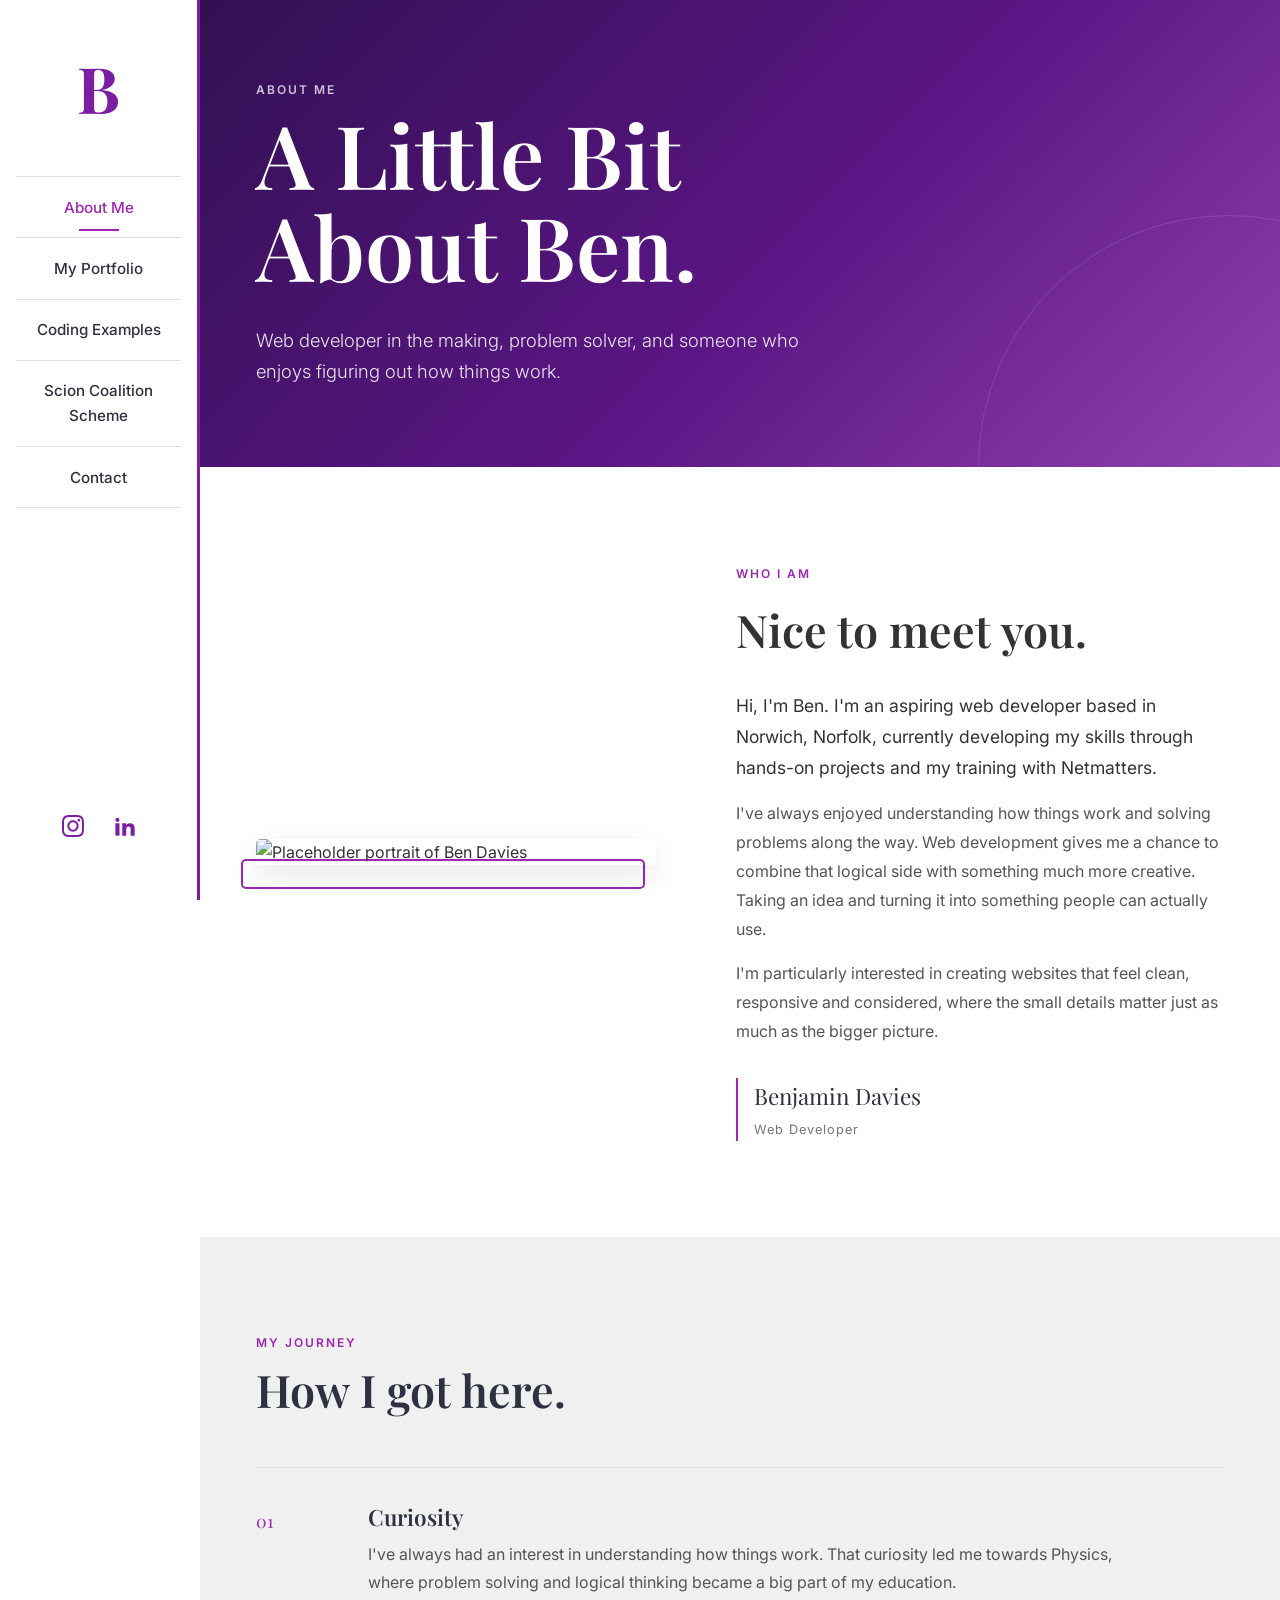
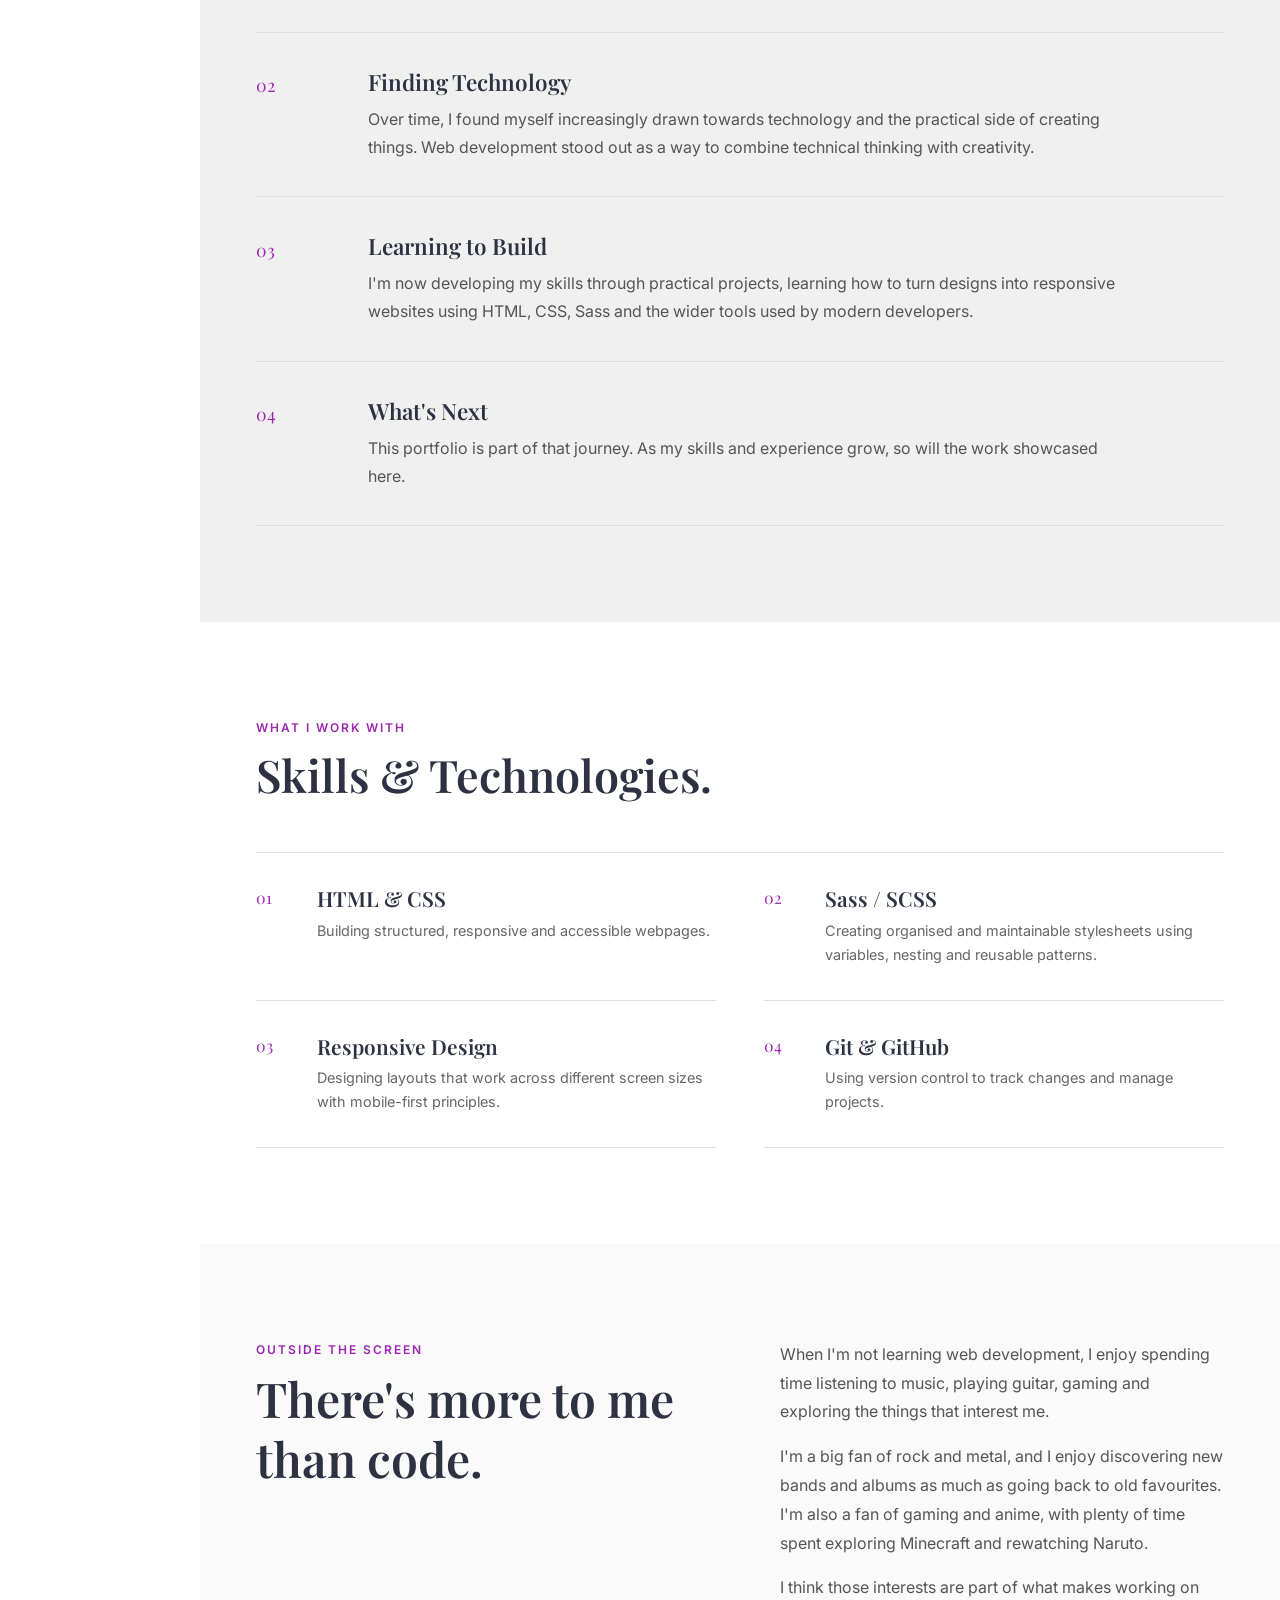
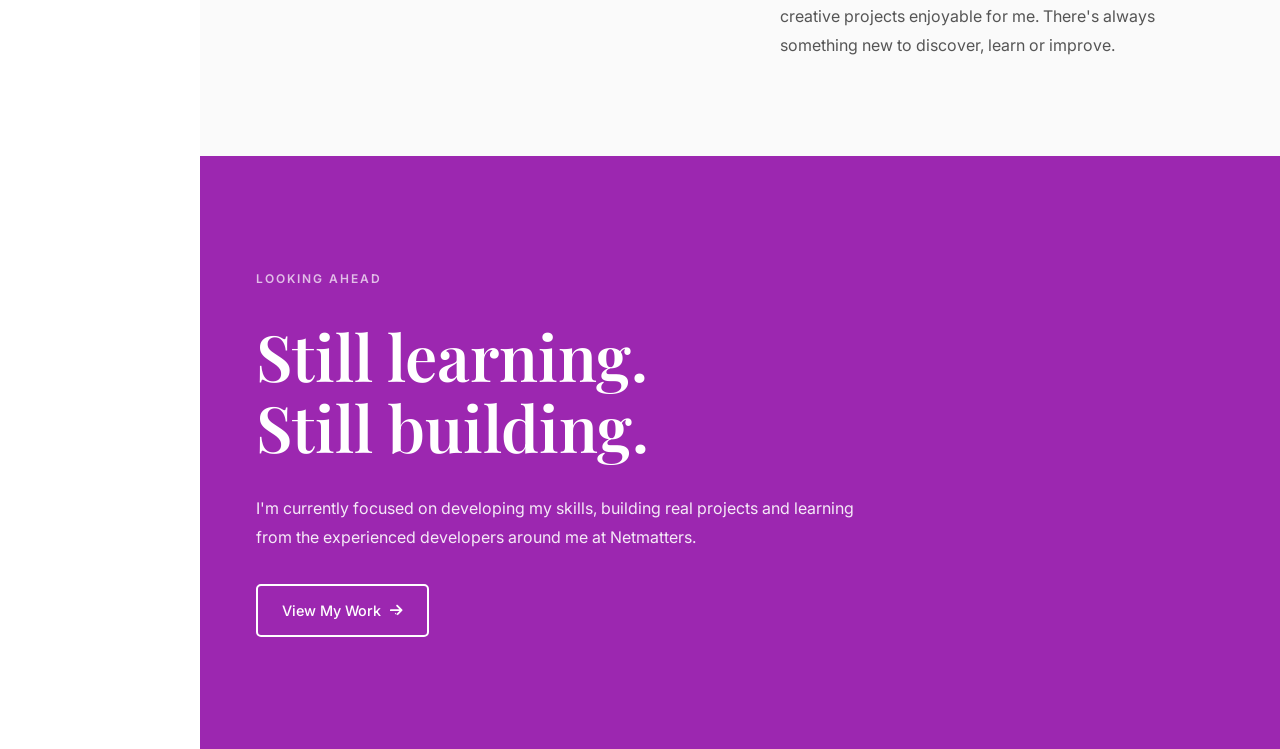
==== about.html @ 1634b412 "Added the about page complete with styling" ====
<!DOCTYPE html>
<html lang="en">
<head>
    <meta charset="UTF-8">
    <meta name="viewport" content="width=device-width, initial-scale=1.0">
    <link rel="stylesheet" href="css/application.css">
    <link rel="stylesheet" href="https://cdnjs.cloudflare.com/ajax/libs/font-awesome/5.15.4/css/all.min.css">
    <title>About Me | Benjamin Davies - Web Developer</title>
</head>

<body>
    <svg style="display: none;" width="0" height="0">
        <symbol id="icon-instagram" viewBox="0 0 32 32">
            <path d="M16 2.881c4.275 0 4.781 0.019 6.462 0.094 1.563 0.069 2.406 0.331 2.969 0.55 0.744 0.288 1.281 0.638 1.837 1.194 0.563 0.563 0.906 1.094 1.2 1.838 0.219 0.563 0.481 1.412 0.55 2.969 0.075 1.688 0.094 2.194 0.094 6.463s-0.019 4.781-0.094 6.463c-0.069 1.563-0.331 2.406-0.55 2.969-0.288 0.744-0.637 1.281-1.194 1.837-0.563 0.563-1.094 0.906-1.837 1.2-0.563 0.219-1.413 0.481-2.969 0.55-1.688 0.075-2.194 0.094-6.463 0.094s-4.781-0.019-6.463-0.094c-1.563-0.069-2.406-0.331-2.969-0.55-0.744-0.288-1.281-0.637-1.838-1.194-0.563-0.563-0.906-1.094-1.2-1.837-0.219-0.563-0.481-1.413-0.55-2.969-0.075-1.688-0.094-2.194-0.094-6.463s0.019-4.781 0.094-6.463c0.069-1.563 0.331-2.406 0.55-2.969 0.288-0.744 0.638-1.281 1.194-1.838 0.563-0.563 1.094-0.906 1.838-1.2 0.563-0.219 1.412-0.481 2.969-0.55 1.681-0.075 2.188-0.094 6.463-0.094zM16 0c-4.344 0-4.887 0.019-6.594 0.094-1.7 0.075-2.869 0.35-3.881 0.744-1.056 0.412-1.95 0.956-2.837 1.85-0.894 0.888-1.438 1.781-1.85 2.831-0.394 1.019-0.669 2.181-0.744 3.881-0.075 1.713-0.094 2.256-0.094 6.6s0.019 4.887 0.094 6.594c0.075 1.7 0.35 2.869 0.744 3.881 0.413 1.056 0.956 1.95 1.85 2.837 0.887 0.887 1.781 1.438 2.831 1.844 1.019 0.394 2.181 0.669 3.881 0.744 1.706 0.075 2.25 0.094 6.594 0.094s4.888-0.019 6.594-0.094c1.7-0.075 2.869-0.35 3.881-0.744 1.050-0.406 1.944-0.956 2.831-1.844s1.438-1.781 1.844-2.831c0.394-1.019 0.669-2.181 0.744-3.881 0.075-1.706 0.094-2.25 0.094-6.594s-0.019-4.887-0.094-6.594c-0.075-1.7-0.35-2.869-0.744-3.881-0.394-1.063-0.938-1.956-1.831-2.844-0.887-0.887-1.781-1.438-2.831-1.844-1.019-0.394-2.181-0.669-3.881-0.744-1.712-0.081-2.256-0.1-6.6-0.1v0z"></path>
            <path d="M16 7.781c-4.537 0-8.219 3.681-8.219 8.219s3.681 8.219 8.219 8.219 8.219-3.681 8.219-8.219c0-4.537-3.681-8.219-8.219-8.219zM16 21.331c-2.944 0-5.331-2.387-5.331-5.331s2.387-5.331 5.331-5.331c2.944 0 5.331 2.387 5.331 5.331 0 2.944-2.387 5.331-5.331 5.331z"></path>
            <path d="M26.462 7.456c0 1.060-0.859 1.919-1.919 1.919s-1.919-0.859-1.919-1.919c0-1.060 0.859-1.919 1.919-1.919s1.919 0.859 1.919 1.919z"></path>
        </symbol>
        <symbol id="icon-linkedin2" viewBox="0 0 32 32">
            <path d="M12 12h5.535v2.837h0.079c0.77-1.381 2.655-2.837 5.464-2.837 5.842 0 6.922 3.637 6.922 8.367v9.633h-5.769v-8.54c0-2.037-0.042-4.657-3.001-4.657-3.005 0-3.463 2.218-3.463 4.509v8.688h-5.767v-18z"></path>
            <path d="M2 12h6v18h-6v-18z"></path>
            <path d="M8 7c0 1.657-1.343 3-3 3s-3-1.343-3-3c0-1.657 1.343-3 3-3s3 1.343 3 3z"></path>
        </symbol>
        <symbol id="icon-arrow-right2" viewBox="0 0 32 32">
            <path d="M19.414 27.414l10-10c0.781-0.781 0.781-2.047 0-2.828l-10-10c-0.781-0.781-2.047-0.781-2.828 0s-0.781 2.047 0 2.828l6.586 6.586h-19.172c-1.105 0-2 0.895-2 2s0.895 2 2 2h19.172l-6.586 6.586c-0.39 0.39-0.902 0.586-1.414 0.586s-1.024-0.195-1.414-0.586c-0.781-0.781-0.781-2.047 0-2.828z"></path>
        </symbol>
    </svg>
    <button class="burger-btn" aria-label="Toggle menu">
        <i class="fas fa-bars"></i>
    </button>
    <aside class="sidebar">
        <a href="index.html" class="logo">B</a>
        <nav class="main-nav">
            <ul>
                <li><a href="about.html" class="active">About Me</a></li>
                <li><a href="index.html#portfolio">My Portfolio</a></li>
                <li><a href="examples.html">Coding Examples</a></li>
                <li><a href="scs.html">Scion Coalition Scheme</a></li>
                <li><a href="index.html#contact">Contact</a></li>
            </ul>
        </nav>
        <div class="social-links">
            <a href="https://www.instagram.com/bendavies124/" target="_blank" aria-label="Instagram">
                <svg class="icon icon-instagram">
                    <use xlink:href="#icon-instagram"></use>
                </svg>
            </a>
            <a href="https://www.linkedin.com/in/benjamin-davies-b351b3224/" target="_blank" aria-label="LinkedIn">
                <svg class="icon icon-linkedin2">
                    <use xlink:href="#icon-linkedin2"></use>
                </svg>
            </a>
        </div>
    </aside>
    <main class="main-content">

        <!-- ABOUT HERO -->
        <header class="about-hero">
            <div class="about-hero-content">
                <p class="eyebrow">About Me</p>
                <h1>A Little Bit<br>About Ben.</h1>
                <p class="about-hero-intro">
                    Web developer in the making, problem solver, and
                    someone who enjoys figuring out how things work.
                </p>
            </div>
        </header>

        <!-- INTRODUCTION -->
        <section class="about-introduction">
            <div class="about-container">
                <div class="about-introduction-grid">
                    <div class="about-introduction-image">
                        <img src="https://picsum.photos/id/1005/700/850" alt="Placeholder portrait of Ben Davies">
                    </div>
                    <div class="about-introduction-content">
                        <p class="eyebrow">Who I Am</p>

                        <h2>Nice to meet you.</h2>
                        <p class="lead">
                            Hi, I'm Ben. I'm an aspiring web developer based in
                            Norwich, Norfolk, currently developing my skills
                            through hands-on projects and my training with
                            Netmatters.
                        </p>
                        <p>
                            I've always enjoyed understanding how things work
                            and solving problems along the way. Web development
                            gives me a chance to combine that logical side with
                            something much more creative. Taking an idea and
                            turning it into something people can actually use.
                        </p>
                        <p>
                            I'm particularly interested in creating websites
                            that feel clean, responsive and considered, where
                            the small details matter just as much as the bigger
                            picture.
                        </p>
                        <div class="about-introduction-signature">
                            <span>Benjamin Davies</span>
                            <small>Web Developer</small>
                        </div>
                    </div>
                </div>
            </div>
        </section>

        <!-- HOW I GOT HERE -->
        <section class="about-journey">
            <div class="about-container">
                <div class="section-heading">
                    <p class="eyebrow">My Journey</p>
                    <h2>How I got here.</h2>
                </div>
                <div class="journey-content">
                    <div class="journey-item">
                        <span class="journey-number">01</span>
                        <div>
                            <h3>Curiosity</h3>
                            <p>
                                I've always had an interest in understanding
                                how things work. That curiosity led me towards
                                Physics, where problem solving and logical
                                thinking became a big part of my education.
                            </p>
                        </div>
                    </div>
                    <div class="journey-item">
                        <span class="journey-number">02</span>
                        <div>
                            <h3>Finding Technology</h3>
                            <p>
                                Over time, I found myself increasingly drawn
                                towards technology and the practical side of
                                creating things. Web development stood out as
                                a way to combine technical thinking with
                                creativity.
                            </p>
                        </div>
                    </div>
                    <div class="journey-item">
                        <span class="journey-number">03</span>
                        <div>
                            <h3>Learning to Build</h3>
                            <p>
                                I'm now developing my skills through practical
                                projects, learning how to turn designs into
                                responsive websites using HTML, CSS, Sass and
                                the wider tools used by modern developers.
                            </p>
                        </div>
                    </div>
                    <div class="journey-item">
                        <span class="journey-number">04</span>
                        <div>
                            <h3>What's Next</h3>
                            <p>
                                This portfolio is part of that journey. As my
                                skills and experience grow, so will the work
                                showcased here.
                            </p>
                        </div>
                    </div>
                </div>
            </div>
        </section>

        <!-- SKILLS -->
        <section class="about-skills">
            <div class="about-container">
                <div class="section-heading">
                    <p class="eyebrow">What I Work With</p>
                    <h2>Skills & Technologies.</h2>
                </div>
                <div class="skills-list">
                    <div class="skill-item">
                        <span class="skill-number">01</span>
                        <div>
                            <h3>HTML & CSS</h3>
                            <p>
                                Building structured, responsive and
                                accessible webpages.
                            </p>
                        </div>
                    </div>
                    <div class="skill-item">
                        <span class="skill-number">02</span>
                        <div>
                            <h3>Sass / SCSS</h3>
                            <p>
                                Creating organised and maintainable stylesheets
                                using variables, nesting and reusable patterns.
                            </p>
                        </div>
                    </div>
                    <div class="skill-item">
                        <span class="skill-number">03</span>
                        <div>
                            <h3>Responsive Design</h3>
                            <p>
                                Designing layouts that work across different
                                screen sizes with mobile-first principles.
                            </p>
                        </div>
                    </div>
                    <div class="skill-item">
                        <span class="skill-number">04</span>
                        <div>
                            <h3>Git & GitHub</h3>
                            <p>
                                Using version control to track changes and
                                manage projects.
                            </p>
                        </div>
                    </div>
                </div>
            </div>
        </section>

        <!-- BEYOND CODE -->
        <section class="about-beyond">
            <div class="about-container">
                <div class="about-beyond-grid">
                    <div class="about-beyond-heading">
                        <p class="eyebrow">Outside The Screen</p>
                        <h2>There's more to me than code.</h2>
                    </div>
                    <div class="about-beyond-content">
                        <p>
                            When I'm not learning web development, I enjoy
                            spending time listening to music, playing guitar, gaming
                            and exploring the things that interest me.
                        </p>
                        <p>
                            I'm a big fan of rock and metal, and I enjoy
                            discovering new bands and albums as much as going
                            back to old favourites. I'm also a fan of gaming
                            and anime, with plenty of time spent exploring
                            Minecraft and rewatching Naruto.
                        </p>
                        <p>
                            I think those interests are part of what makes
                            working on creative projects enjoyable for me.
                            There's always something new to discover, learn
                            or improve.
                        </p>
                    </div>
                </div>
            </div>
        </section>

        <!-- WHAT'S NEXT -->
        <section class="about-next">
            <div class="about-container">
                <div class="about-next-content">
                    <p class="eyebrow">Looking Ahead</p>
                    <h2>Still learning.<br>Still building.</h2>
                    <p>
                        I'm currently focused on developing my skills,
                        building real projects and learning from the
                        experienced developers around me at Netmatters.
                    </p>
                    <a href="index.html#portfolio" class="about-button">
                        View My Work
                        <svg class="icon icon-arrow-right2">
                            <use xlink:href="#icon-arrow-right2"></use>
                        </svg>
                    </a>
                </div>
            </div>
        </section>
    </main>
</body>
</html>
---- css/application.css ----
@import url("https://fonts.googleapis.com/css2?family=Playfair+Display:wght@400;600;700&family=Inter:wght@300;400;500;600&display=swap");*{margin:0;padding:0;box-sizing:border-box;min-width:0}html,body{width:100%;overflow-x:hidden}html{scroll-behavior:smooth;font-size:16px}body{font-family:"Inter",sans-serif;color:#333;line-height:1.65;background-color:#fff}h1,h2,h3,h4{font-family:"Playfair Display",serif;font-weight:600;margin-bottom:1rem;line-height:1.3}h1{font-size:2.5rem}h2{font-size:1.8rem}h3{font-size:1.25rem}ul{list-style:none}a{text-decoration:none;color:inherit;transition:color 0.3s ease}img{max-width:100%;height:auto;display:block}input,textarea,button{font-family:inherit;font-size:1rem}p{margin-bottom:1rem}.burger-btn{display:none;position:fixed;top:1.2rem;left:1.2rem;z-index:1001;background:rgba(255,255,255,0.85);backdrop-filter:blur(8px);border:none;width:44px;height:44px;border-radius:8px;cursor:pointer;align-items:center;justify-content:center;font-size:1.15rem;color:#9c27b0;transition:all 0.3s ease;box-shadow:0 2px 10px rgba(156,39,176,0.12)}.burger-btn:hover{background:#9c27b0;color:white;transform:translateY(-2px);box-shadow:0 4px 15px rgba(156,39,176,0.25)}.burger-btn i{display:flex;align-items:center;justify-content:center;font-size:1.8rem;line-height:1;transform:translateY(2px)}.icon{width:22px;height:22px;fill:currentColor;display:inline-block;vertical-align:middle}.sidebar{background:#fff;padding:1rem;text-align:center;position:relative;border-right:3px solid #7b1fa2}.sidebar .logo{font-family:"Playfair Display",serif;font-size:4rem;font-weight:700;color:#7b1fa2;display:inline-block;margin-bottom:2rem;line-height:1}.sidebar .logo:hover{color:#9c27b0}.sidebar .main-nav ul{margin-bottom:2rem}.sidebar .main-nav ul li{padding:0.5rem 0;border-top:1px solid #e0e0e0}.sidebar .main-nav ul li:last-child{border-bottom:1px solid #e0e0e0}.sidebar .main-nav ul li a{font-size:0.95rem;font-weight:500;color:#2d3142;display:block;position:relative;padding:0.25rem 0}.sidebar .main-nav ul li a:hover{color:#9c27b0}.sidebar .main-nav ul li a.active{color:#9c27b0}.sidebar .main-nav ul li a.active::after{content:'';position:absolute;bottom:-2px;left:50%;transform:translateX(-50%);width:60%;height:2px;background:#9c27b0}.sidebar .social-links{display:flex;justify-content:center;gap:1rem}.sidebar .social-links a{color:#7b1fa2;display:inline-flex;align-items:center;justify-content:center;width:36px;height:36px}.sidebar .social-links a:hover{color:#9c27b0}@media (min-width: 992px){.burger-btn{display:none !important}.sidebar{position:fixed;top:0;left:0;width:200px;height:100vh;padding:3.5rem 1rem;display:flex;flex-direction:column;align-items:center;z-index:1000}.sidebar .logo{margin-bottom:3.5rem}.sidebar .main-nav{width:100%}.sidebar .main-nav ul{margin-bottom:3.5rem}.sidebar .main-nav ul li{border-top:1px solid #e0e0e0;border-bottom:none}.sidebar .main-nav ul li:last-child{border-bottom:1px solid #e0e0e0}.sidebar .main-nav ul li a{padding:0.6rem 0}.sidebar .main-nav ul li a.active::after{width:40px}.sidebar .social-links{margin-top:auto}.main-content{margin-left:200px}}@media (max-width: 991px){.burger-btn{display:flex}.sidebar{position:fixed;top:0;left:-200px;width:200px;height:100vh;z-index:1000;transition:left 0.3s ease;box-shadow:2px 0 10px rgba(0,0,0,0.1);padding-top:5rem;overflow-y:auto}.sidebar.open{left:0}}.hero{background:url("../img/hero.jpg") center/cover no-repeat;min-height:100vh;display:flex;align-items:center;justify-content:center;text-align:center;color:white;position:relative}.hero::before{content:'';position:absolute;inset:0;background:rgba(0,0,0,0.2)}.hero-overlay{position:relative;padding:2rem;width:100%}.hero-overlay h1{font-size:2.2rem;margin-bottom:.5rem;color:white;font-weight:700}.hero-overlay p{font-size:1.2rem;margin-bottom:3.5rem;letter-spacing:1px;font-weight:300;opacity:0.95}.scroll-down{display:inline-flex;flex-direction:column;align-items:center;color:white;font-size:1rem;font-weight:400;position:absolute;bottom:2rem;left:50%;transform:translateX(-50%)}.scroll-down i{margin-top:0.5rem;font-size:1.2rem}.scroll-down:hover{opacity:0.8}@media (min-width: 768px){.hero-overlay h1{font-size:3.5rem}.hero-overlay p{font-size:1.4rem}}@media (min-width: 992px){.hero-overlay h1{font-size:4rem}}.portfolio{padding:3.5rem 1rem;max-width:1400px;margin:0 auto}@media (min-width: 992px){.portfolio{padding:3.5rem 3.5rem}}.projects-grid{display:grid;grid-template-columns:1fr;gap:3.5rem}@media (min-width: 768px){.projects-grid{grid-template-columns:repeat(2, 1fr);gap:2rem}}@media (min-width: 992px){.projects-grid{grid-template-columns:repeat(3, 1fr);gap:2rem 1rem}}.project-card{display:flex;flex-direction:column;transform-origin:bottom center;transition:all 0.5s ease}.project-card img{width:100%;height:auto;margin-bottom:1rem;transition:opacity 0.3s ease;box-shadow:0 2px 15px rgba(0,0,0,0.08);border-radius:5px}.project-card h3{font-size:1.6rem;margin-bottom:.5rem;color:#2d3142}.project-card .view-link{color:#3d3d3d;font-size:0.9rem;font-weight:500;display:inline-flex;align-items:center;transition:all 0.5s ease}.project-card .view-link svg{display:inline-block;width:1em;height:1em;stroke-width:0;stroke:currentColor;fill:currentColor;padding-left:0.1rem}.project-card:hover{transform:translateY(-7px)}.project-card:hover img{opacity:0.85}.project-card:hover .view-link{color:#7b1fa2}.contact{padding:3.5rem 1rem;max-width:1400px;margin:0 auto}@media (min-width: 992px){.contact{padding:3.5rem}}.contact-wrapper{display:grid;grid-template-columns:1fr;gap:3.5rem}@media (min-width: 992px){.contact-wrapper{grid-template-columns:1fr 2fr;gap:3.5rem;align-items:start}}.contact-info h2{font-size:2rem;margin-bottom:1rem;color:#2d3142}.contact-info p{color:#555;line-height:1.7;margin-bottom:1rem;word-break:break-word;overflow-wrap:break-word}.contact-info p:nth-child(3),.contact-info p:nth-child(4){font-size:1.3rem;font-weight:500;color:#2d3142;line-height:1.5;word-break:break-word}.contact-info p a{color:#333;text-decoration:none}.contact-info p a:hover{text-decoration:underline}.contact-form{width:100%;min-width:0}.contact-form .form-row{display:grid;grid-template-columns:1fr}@media (min-width: 576px){.contact-form .form-row{grid-template-columns:1fr 1fr;gap:1rem}}.contact-form input,.contact-form textarea{width:100%;max-width:100%;padding:0.8rem 1rem;border:none;background:#e0e0e0;color:#333;margin-bottom:1rem;border-radius:5px;transition:background 0.3s ease}.contact-form input::placeholder,.contact-form textarea::placeholder{color:#999}.contact-form input:focus,.contact-form textarea:focus{outline:none;background:#d5d5d5}.contact-form textarea{min-height:180px;resize:vertical}.contact-form .btn-submit{background:#7b1fa2;color:white;border:2px solid #7b1fa2;padding:0.8rem 3rem;font-weight:600;cursor:pointer;transition:all 0.3s ease;border-radius:5px;display:block;margin:0 auto;width:100%}.contact-form .btn-submit:hover{background:#9c27b0;border-color:#9c27b0;color:white}@media (min-width: 576px){.contact-form .btn-submit{margin:0;display:inline-block;width:fit-content}}.footer{padding:2rem 1rem 3.5rem;text-align:center}.footer .back-to-top{display:inline-flex;flex-direction:column;align-items:center;color:#2d3142;font-size:1.1rem;font-weight:500}.footer .back-to-top i{margin-bottom:0.5rem;font-size:1.5rem;color:#333}.footer .back-to-top:hover{opacity:0.8}.about-container{width:100%;max-width:1200px;margin:0 auto;padding:0 1rem}@media (min-width: 992px){.about-container{padding:0 3.5rem}}.eyebrow{font-family:"Inter",sans-serif;font-size:0.75rem;font-weight:600;letter-spacing:2px;text-transform:uppercase;color:#9c27b0;margin-bottom:.5rem}.about-me h1,.about-me h2,.about-me h3{color:#2d3142}.about-hero{min-height:45vh;display:flex;align-items:center;background:linear-gradient(135deg, #321052 0%, #5b1685 55%, #8f42ad 100%);color:white;position:relative;overflow:hidden}.about-hero::after{content:'';position:absolute;width:500px;height:500px;border-radius:50%;border:1px solid rgba(255,255,255,0.12);right:-200px;bottom:-250px}.about-hero .about-hero-content{width:100%;max-width:1200px;margin:0 auto;padding:3.5rem 1rem;position:relative;z-index:1}@media (min-width: 992px){.about-hero .about-hero-content{padding:5rem 3.5rem}}.about-hero .eyebrow{color:rgba(255,255,255,0.75)}.about-hero h1{color:white;font-size:3rem;line-height:1.05;margin-bottom:2rem}@media (min-width: 768px){.about-hero h1{font-size:4.5rem}}@media (min-width: 992px){.about-hero h1{font-size:5.5rem}}.about-hero .about-hero-intro{max-width:550px;font-size:1rem;line-height:1.7;font-weight:300;color:rgba(255,255,255,0.9);margin-bottom:0}@media (min-width: 768px){.about-hero .about-hero-intro{font-size:1.15rem}}.about-introduction{padding:4rem 0}@media (min-width: 768px){.about-introduction{padding:6rem 0}}.about-introduction-grid{display:grid;grid-template-columns:1fr;gap:3.5rem;align-items:center}@media (min-width: 768px){.about-introduction-grid{grid-template-columns:0.85fr 1.15fr;gap:4rem}}@media (min-width: 992px){.about-introduction-grid{grid-template-columns:0.9fr 1.1fr;gap:5rem}}.about-introduction-image{position:relative;max-width:500px}.about-introduction-image img{width:100%;height:auto;border-radius:5px;box-shadow:0 10px 30px rgba(0,0,0,0.1)}.about-introduction-image::before{content:'';position:absolute;top:20px;left:-15px;width:100%;height:100%;border:2px solid #9c27b0;border-radius:5px;z-index:-1}.about-introduction-content h2{font-size:2.2rem;margin-bottom:2rem}@media (min-width: 768px){.about-introduction-content h2{font-size:2.8rem}}.about-introduction-content p{color:#555;line-height:1.8;margin-bottom:1rem}.about-introduction-content .lead{font-size:1.1rem;color:#333;line-height:1.75}.about-introduction-content .eyebrow{color:#9c27b0}.about-introduction-signature{margin-top:2rem;padding-left:1rem;border-left:2px solid #9c27b0}.about-introduction-signature span{display:block;font-family:"Playfair Display",serif;font-size:1.4rem;color:#2d3142}.about-introduction-signature small{color:#777;font-size:0.8rem;letter-spacing:1px}.about-journey{padding:4rem 0;background:#f0f0f0}@media (min-width: 768px){.about-journey{padding:6rem 0}}.section-heading{margin-bottom:3rem}.section-heading h2{color:#2d3142;font-size:2.2rem}@media (min-width: 768px){.section-heading h2{font-size:2.8rem}}.journey-content{border-top:1px solid #e0e0e0}.journey-item{display:grid;grid-template-columns:50px 1fr;gap:1rem;padding:2rem 0;border-bottom:1px solid #e0e0e0}@media (min-width: 768px){.journey-item{grid-template-columns:80px 1fr;gap:2rem;padding:2.2rem 0}}.journey-item .journey-number{font-family:"Playfair Display",serif;font-size:1.1rem;color:#9c27b0;padding-top:0.15rem}.journey-item h3{color:#2d3142;font-size:1.4rem;margin-bottom:.5rem}.journey-item p{max-width:750px;color:#555;line-height:1.75;margin-bottom:0}.about-skills{padding:4rem 0}@media (min-width: 768px){.about-skills{padding:6rem 0}}.skills-list{display:grid;grid-template-columns:1fr;border-top:1px solid #e0e0e0}@media (min-width: 768px){.skills-list{grid-template-columns:1fr 1fr;column-gap:3rem}}.skill-item{display:grid;grid-template-columns:45px 1fr;gap:1rem;padding:2rem 0;border-bottom:1px solid #e0e0e0}.skill-item .skill-number{font-family:"Playfair Display",serif;color:#9c27b0;font-size:1rem}.skill-item h3{color:#2d3142;font-size:1.3rem;margin-bottom:0.4rem}.skill-item p{color:#666;font-size:0.9rem;line-height:1.7;margin-bottom:0}.about-beyond{padding:4rem 0;background:#fafafa}@media (min-width: 768px){.about-beyond{padding:6rem 0}}.about-beyond-grid{display:grid;grid-template-columns:1fr;gap:3.5rem}@media (min-width: 768px){.about-beyond-grid{grid-template-columns:1fr 1fr;gap:5rem;align-items:start}}.about-beyond-heading h2{color:#2d3142;font-size:2.2rem;line-height:1.25}@media (min-width: 768px){.about-beyond-heading h2{font-size:3rem}}.about-beyond-content p{color:#555;line-height:1.8;margin-bottom:1rem}.about-beyond-content p:last-child{margin-bottom:0}.about-next{padding:5rem 0;background:#9c27b0;color:white}@media (min-width: 768px){.about-next{padding:7rem 0}}.about-next-content{max-width:750px}.about-next-content .eyebrow{color:rgba(255,255,255,0.7)}.about-next-content h2{color:white;font-size:2.8rem;line-height:1.1;margin-bottom:2rem}@media (min-width: 768px){.about-next-content h2{font-size:4rem}}.about-next-content p{max-width:600px;color:rgba(255,255,255,0.9);line-height:1.8;margin-bottom:2rem}.about-button{display:inline-flex;align-items:center;gap:0.5rem;padding:0.8rem 1.5rem;border:2px solid white;color:white;font-size:0.9rem;font-weight:500;border-radius:5px;transition:all 0.3s ease}.about-button svg{width:0.9rem;height:0.9rem}.about-button:hover{background:white;color:#9c27b0}.scs-container{width:100%;max-width:1200px;margin:0 auto;padding:0 1rem}@media (min-width: 992px){.scs-container{padding:0 3.5rem}}.scs-hero{min-height:45vh;position:relative;overflow:hidden;display:flex;align-items:center;background:linear-gradient(135deg, #321052 0%, #5b1685 55%, #8f42ad 100%);color:white}.scs-hero-content{width:100%;max-width:1200px;margin:0 auto;padding:4rem 1rem;position:relative;z-index:2}@media (min-width: 768px){.scs-hero-content{padding:5rem 2rem}}@media (min-width: 992px){.scs-hero-content{padding:5rem 3.5rem}}.scs-hero-content .eyebrow{color:rgba(255,255,255,0.7)}.scs-hero-content h1{color:white;font-size:3rem;line-height:1.05;margin-bottom:2rem}@media (min-width: 768px){.scs-hero-content h1{font-size:4.5rem}}@media (min-width: 992px){.scs-hero-content h1{font-size:5.5rem}}.scs-hero-content>p:last-child{max-width:550px;color:rgba(255,255,255,0.9);font-size:1rem;line-height:1.7;margin-bottom:0}@media (min-width: 768px){.scs-hero-content>p:last-child{font-size:1.1rem}}.scs-hero-shapes span{position:absolute;display:block;border:1px solid rgba(255,255,255,0.18);border-radius:50%}.scs-hero-shapes span:nth-child(1){width:300px;height:300px;right:-150px;top:-100px}.scs-hero-shapes span:nth-child(2){width:450px;height:450px;right:-225px;top:-175px}.scs-hero-shapes span:nth-child(3){width:600px;height:600px;right:-300px;top:-250px}.scs-introduction{padding:4rem 0}@media (min-width: 768px){.scs-introduction{padding:6rem 0}}.scs-introduction .section-heading{margin-bottom:3rem}.scs-introduction .section-heading .eyebrow{margin-bottom:.5rem}.scs-introduction .section-heading h2{color:#2d3142;font-size:2.2rem;line-height:1.2}@media (min-width: 768px){.scs-introduction .section-heading h2{font-size:3rem}}.scs-introduction .section-heading h2{color:#2d3142;font-size:2.2rem;line-height:1.2}@media (min-width: 768px){.scs-introduction .section-heading h2{font-size:3rem}}.scs-introduction-content{max-width:800px}.scs-introduction-content p{color:#555;line-height:1.8;margin-bottom:1rem}.scs-introduction-content p:last-child{margin-bottom:0}.scs-treehouse{padding:4rem 0;background:#f0f0f0}@media (min-width: 768px){.scs-treehouse{padding:6rem 0}}.scs-treehouse-grid{display:grid;grid-template-columns:1fr;gap:3rem}@media (min-width: 768px){.scs-treehouse-grid{grid-template-columns:0.8fr 1.2fr;gap:5rem}}.scs-treehouse-grid h2{color:#2d3142;font-size:3rem}@media (min-width: 768px){.scs-treehouse-grid h2{font-size:4rem}}.scs-treehouse-content p{color:#555;line-height:1.8;margin-bottom:1rem}.treehouse-score{display:flex;flex-direction:column;padding:1rem 0;margin-top:2rem;border-top:1px solid #e0e0e0;border-bottom:1px solid #e0e0e0}.treehouse-score span{font-size:0.75rem;text-transform:uppercase;letter-spacing:1.5px;color:#777;margin-bottom:0.3rem}.treehouse-score strong{font-family:"Playfair Display",serif;font-size:2.2rem;color:#9c27b0}.scs-link{display:inline-flex;align-items:center;gap:1rem;margin-top:2rem;color:#9c27b0;font-weight:600;transition:gap 0.3s ease}.scs-link span{font-size:1.3rem}.scs-link:hover{gap:1.4rem}.scs-netmatters{padding:4rem 0}@media (min-width: 768px){.scs-netmatters{padding:6rem 0}}.netmatters-facts{display:grid;grid-template-columns:1fr;border-top:1px solid #e0e0e0;margin-bottom:3rem}@media (min-width: 576px){.netmatters-facts{grid-template-columns:1fr 1fr}}@media (min-width: 768px){.netmatters-facts{grid-template-columns:repeat(4, 1fr)}}.netmatters-fact{min-width:0;padding:2rem 1rem;border-bottom:1px solid #e0e0e0}@media (min-width: 768px){.netmatters-fact{padding:2rem 1.5rem;border-right:1px solid #e0e0e0}.netmatters-fact:last-child{border-right:none}}.netmatters-fact strong{display:block;font-family:"Playfair Display",serif;font-size:1.8rem;color:#9c27b0;margin-bottom:0.5rem}.netmatters-fact span{display:block;color:#666;font-size:0.85rem;line-height:1.5}.netmatters-description{max-width:800px;margin-left:auto;margin-bottom:4rem}.netmatters-description p{color:#555;line-height:1.8;margin-bottom:1rem}.netmatters-description p:last-child{margin-bottom:0}.netmatters-awards{display:grid;grid-template-columns:1fr;gap:0;border-top:1px solid #e0e0e0}@media (min-width: 768px){.netmatters-awards{grid-template-columns:1fr 1fr}}.netmatters-awards>div{padding:2rem 0;border-bottom:1px solid #e0e0e0}@media (min-width: 768px){.netmatters-awards>div{padding:2rem}.netmatters-awards>div:first-child{padding-left:0;padding-right:2rem}.netmatters-awards>div:last-child{padding-right:0;padding-left:2rem;border-left:1px solid #e0e0e0}}.netmatters-awards>div span{display:block;font-size:0.7rem;text-transform:uppercase;letter-spacing:1.5px;color:#9c27b0;margin-bottom:0.5rem}.netmatters-awards>div h3{color:#2d3142;font-size:1.2rem}.coding-container{width:100%;max-width:1000px;margin:0 auto;padding:0 1rem}@media (min-width: 992px){.coding-container{padding:0 3.5rem}}.coding-hero{min-height:45vh;position:relative;display:flex;align-items:center;color:white;background:linear-gradient(135deg, #321052 0%, #5b1685 55%, #8f42ad 100%)}.coding-hero-content{width:100%;max-width:1000px;margin:0 auto;padding:4rem 1rem}@media (min-width: 768px){.coding-hero-content{padding:5rem 2rem}}@media (min-width: 992px){.coding-hero-content{padding:5rem 3.5rem}}.coding-hero-content .eyebrow{color:rgba(255,255,255,0.65)}.coding-hero-content h1{color:white;font-size:3rem;line-height:1.05;margin-bottom:2rem}@media (min-width: 768px){.coding-hero-content h1{font-size:4.5rem}}@media (min-width: 992px){.coding-hero-content h1{font-size:5rem}}.coding-hero-content>p:last-child{max-width:550px;color:rgba(255,255,255,0.8);line-height:1.7;margin-bottom:0}.coding-hero-shapes span{position:absolute;display:block;border:1px solid rgba(255,255,255,0.18);border-radius:50%}.coding-hero-shapes span:nth-child(1){width:300px;height:300px;right:-150px;top:-100px}.coding-hero-shapes span:nth-child(2){width:450px;height:450px;right:-225px;top:-175px}.coding-coming-soon{padding:4rem 0}@media (min-width: 768px){.coding-coming-soon{padding:7rem 0}}.coding-message .eyebrow{margin-bottom:.5rem;color:#9c27b0}.coding-message h2{color:#2d3142;font-size:3rem;margin-bottom:1rem}.coding-message p{color:#555;line-height:1.8;margin-bottom:2rem}.coding-message a{display:inline-flex;align-items:center;gap:0.25rem;color:#7b1fa2;font-weight:600;transition:gap 0.3s ease}.coding-message a svg{display:inline-block;width:1em;height:1em;stroke-width:0;stroke:currentColor;fill:currentColor;padding-left:0.1rem}.coding-message a:hover{text-decoration:underline}
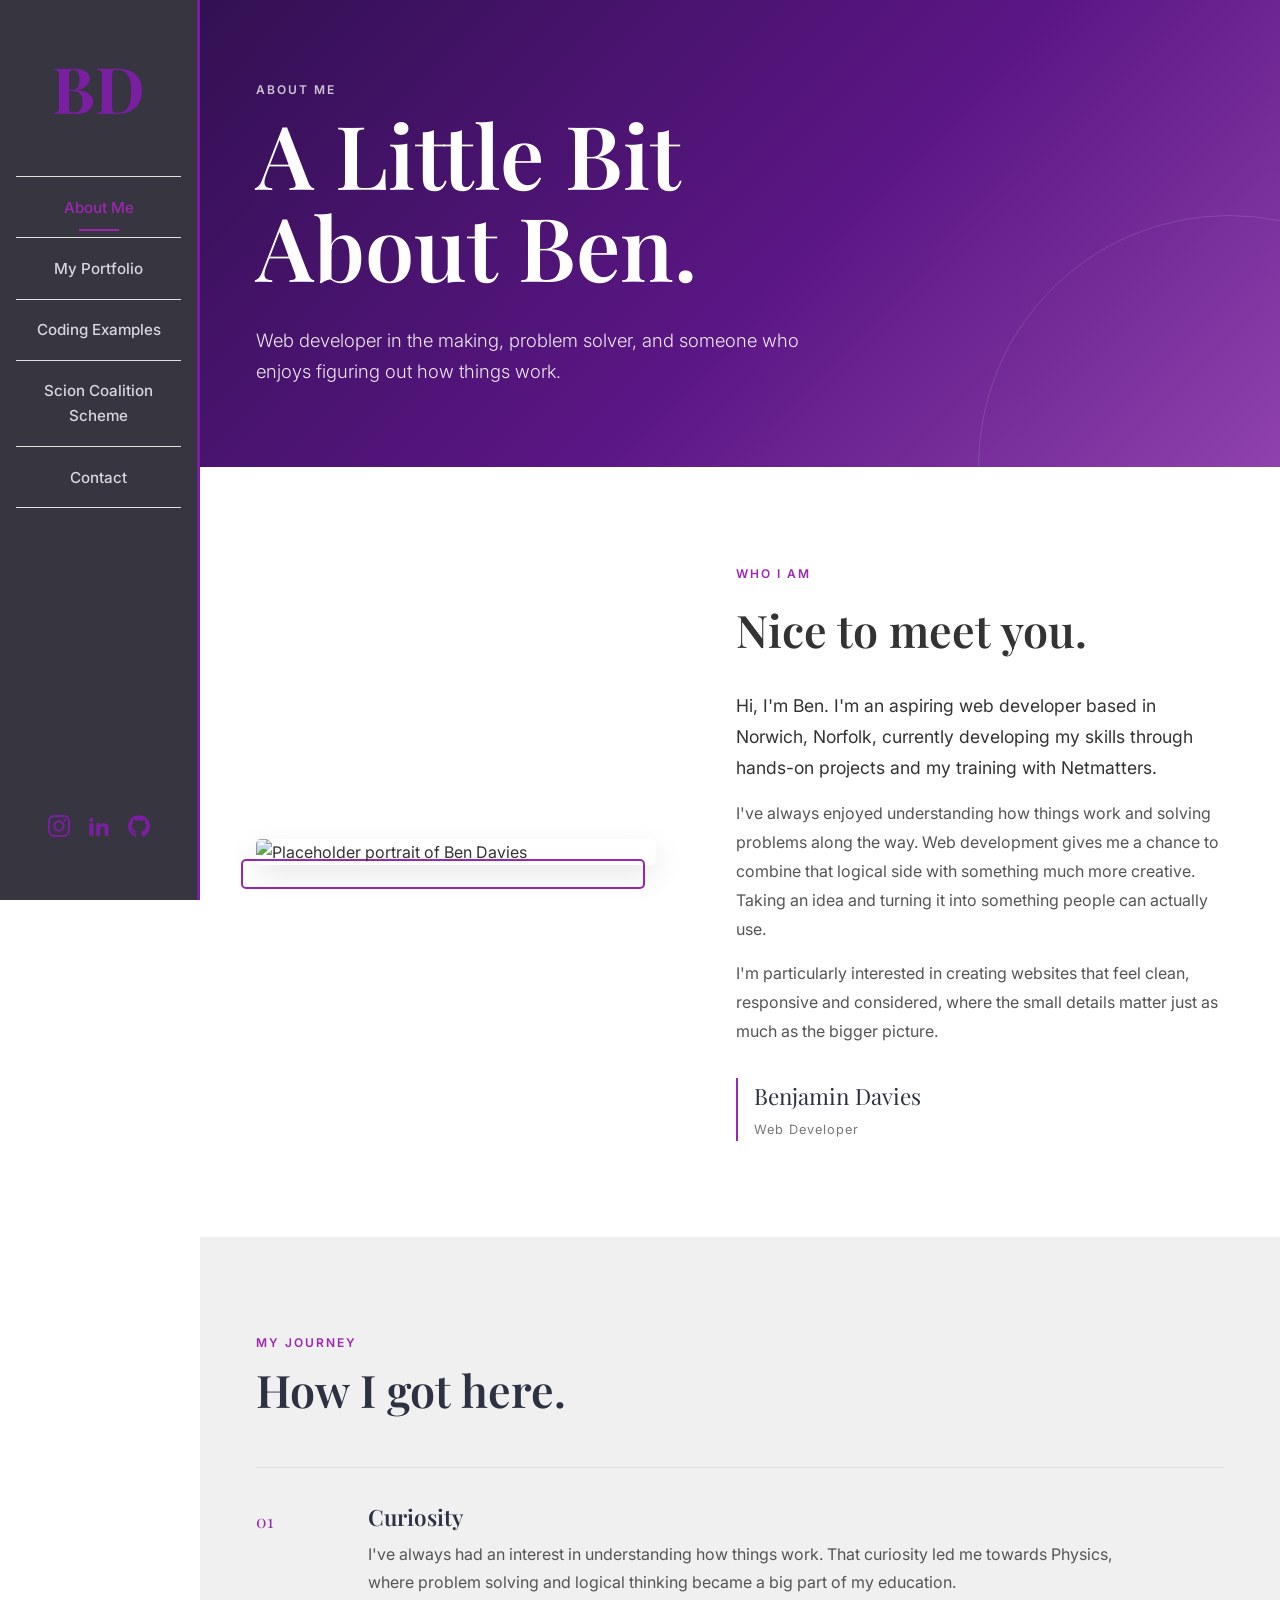
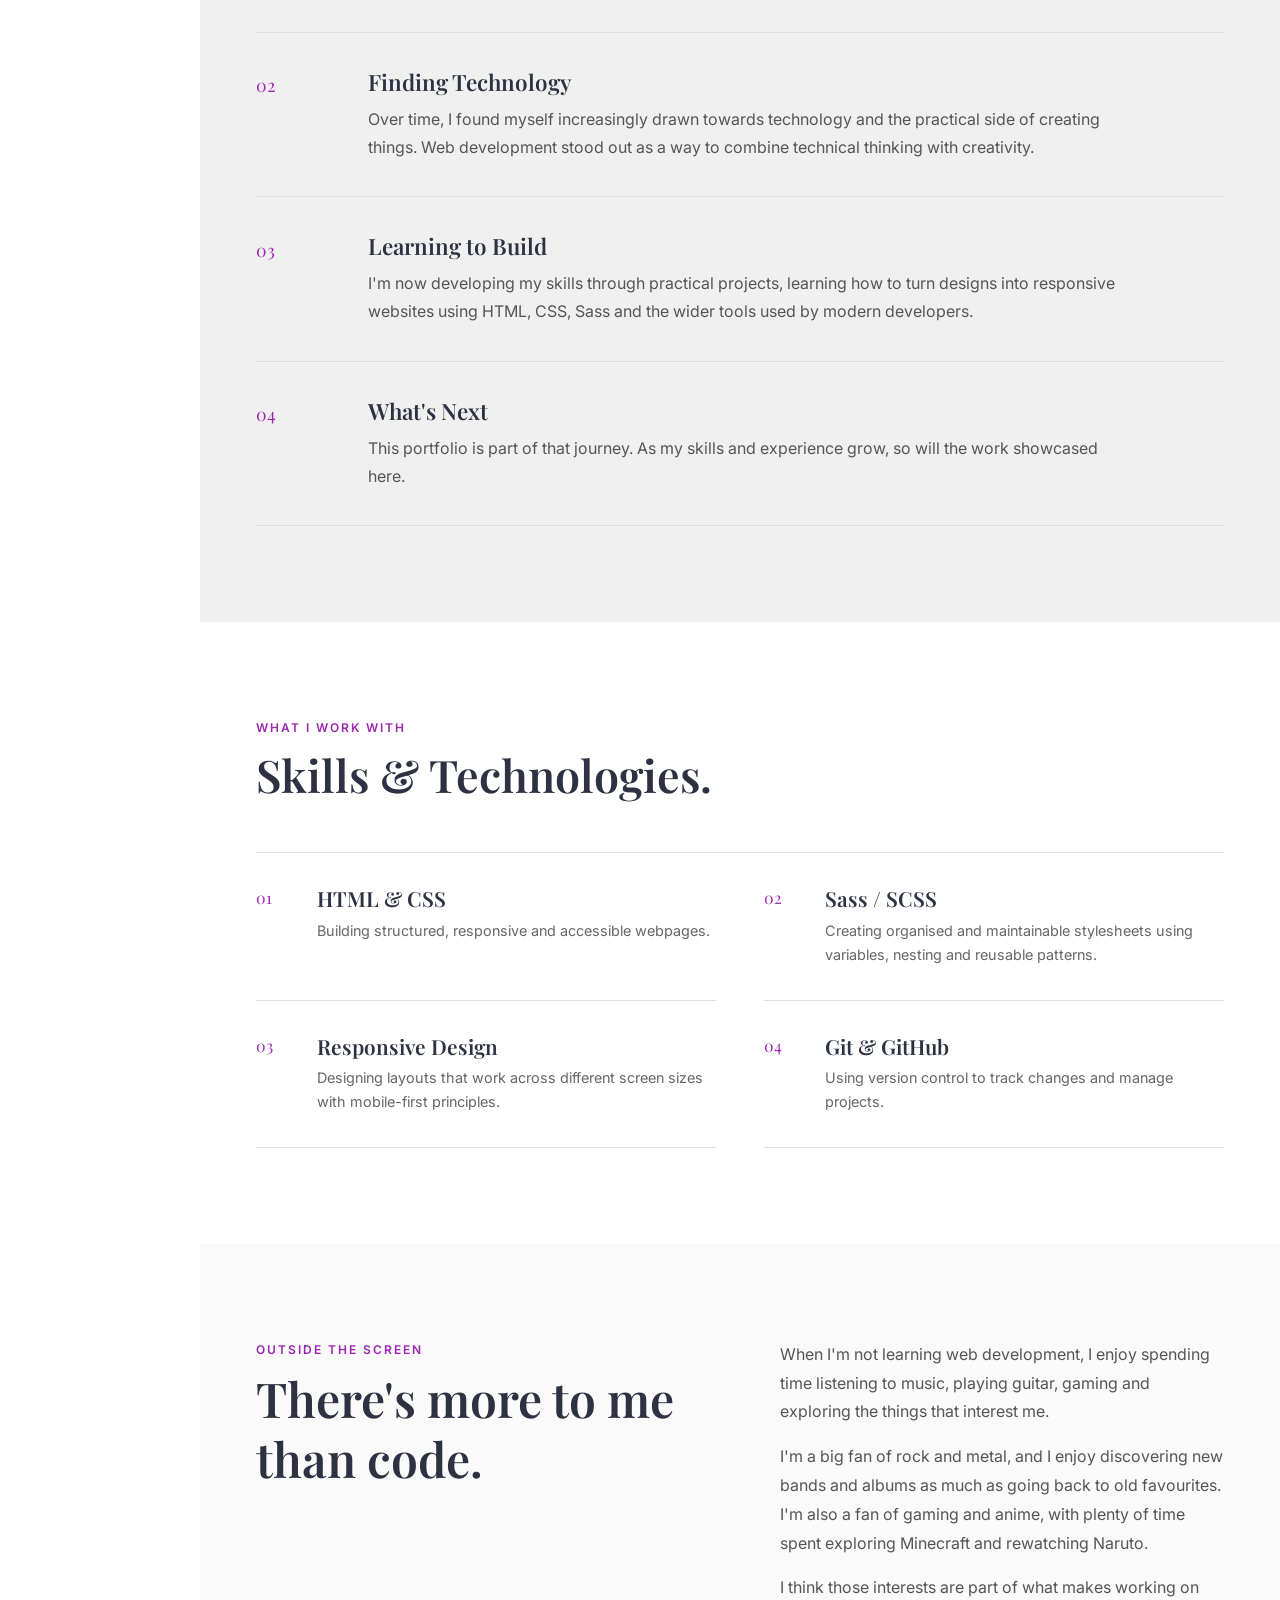
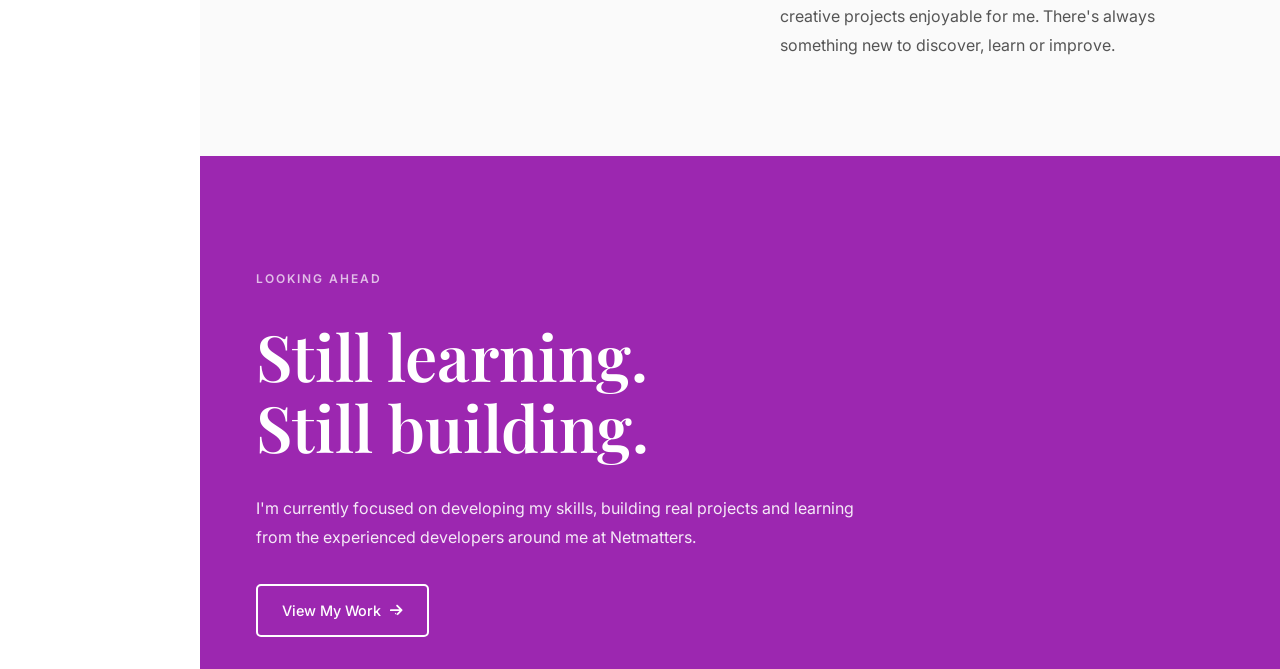
==== commit 66a838b2: "Added project card modal. Restyled burger button and sidebar." ====
--- a/about.html
+++ b/about.html
@@ -5,6 +5,7 @@
     <meta name="viewport" content="width=device-width, initial-scale=1.0">
     <link rel="stylesheet" href="css/application.css">
     <link rel="stylesheet" href="https://cdnjs.cloudflare.com/ajax/libs/font-awesome/5.15.4/css/all.min.css">
+    <link rel="icon" type="image/png" href="img/BD.png">
     <title>About Me | Benjamin Davies - Web Developer</title>
 </head>
 
@@ -23,15 +24,18 @@
         <symbol id="icon-arrow-right2" viewBox="0 0 32 32">
             <path d="M19.414 27.414l10-10c0.781-0.781 0.781-2.047 0-2.828l-10-10c-0.781-0.781-2.047-0.781-2.828 0s-0.781 2.047 0 2.828l6.586 6.586h-19.172c-1.105 0-2 0.895-2 2s0.895 2 2 2h19.172l-6.586 6.586c-0.39 0.39-0.902 0.586-1.414 0.586s-1.024-0.195-1.414-0.586c-0.781-0.781-0.781-2.047 0-2.828z"></path>
         </symbol>
+        <symbol id="icon-github" viewBox="0 0 32 32">
+            <path d="M16 0.395c-8.836 0-16 7.163-16 16 0 7.069 4.585 13.067 10.942 15.182 0.8 0.148 1.094-0.347 1.094-0.77 0-0.381-0.015-1.642-0.022-2.979-4.452 0.968-5.391-1.888-5.391-1.888-0.728-1.849-1.776-2.341-1.776-2.341-1.452-0.993 0.11-0.973 0.11-0.973 1.606 0.113 2.452 1.649 2.452 1.649 1.427 2.446 3.743 1.739 4.656 1.33 0.143-1.034 0.558-1.74 1.016-2.14-3.554-0.404-7.29-1.777-7.29-7.907 0-1.747 0.625-3.174 1.649-4.295-0.166-0.403-0.714-2.030 0.155-4.234 0 0 1.344-0.43 4.401 1.64 1.276-0.355 2.645-0.532 4.005-0.539 1.359 0.006 2.729 0.184 4.008 0.539 3.054-2.070 4.395-1.64 4.395-1.64 0.871 2.204 0.323 3.831 0.157 4.234 1.026 1.12 1.647 2.548 1.647 4.295 0 6.145-3.743 7.498-7.306 7.895 0.574 0.497 1.085 1.47 1.085 2.963 0 2.141-0.019 3.864-0.019 4.391 0 0.426 0.288 0.925 1.099 0.768 6.354-2.118 10.933-8.113 10.933-15.18 0-8.837-7.164-16-16-16z"></path>
+        </symbol>
     </svg>
     <button class="burger-btn" aria-label="Toggle menu">
         <i class="fas fa-bars"></i>
     </button>
     <aside class="sidebar">
-        <a href="index.html" class="logo">B</a>
+        <a href="index.html" class="logo">BD</a>
         <nav class="main-nav">
             <ul>
-                <li><a href="about.html" class="active">About Me</a></li>
+                <li><a class="active">About Me</a></li>
                 <li><a href="index.html#portfolio">My Portfolio</a></li>
                 <li><a href="examples.html">Coding Examples</a></li>
                 <li><a href="scs.html">Scion Coalition Scheme</a></li>
@@ -39,16 +43,9 @@
             </ul>
         </nav>
         <div class="social-links">
-            <a href="https://www.instagram.com/bendavies124/" target="_blank" aria-label="Instagram">
-                <svg class="icon icon-instagram">
-                    <use xlink:href="#icon-instagram"></use>
-                </svg>
-            </a>
-            <a href="https://www.linkedin.com/in/benjamin-davies-b351b3224/" target="_blank" aria-label="LinkedIn">
-                <svg class="icon icon-linkedin2">
-                    <use xlink:href="#icon-linkedin2"></use>
-                </svg>
-            </a>
+            <a href="https://www.instagram.com/bendavies124/" target="_blank"><svg class="icon icon-instagram"><use xlink:href="#icon-instagram"></use></svg></a>
+            <a href="https://www.linkedin.com/in/benjamin-davies-b351b3224/" target="_blank"><svg class="icon icon-linkedin2"><use xlink:href="#icon-linkedin2"></use></svg></a>
+            <a href="https://github.com/BenDavies620"><svg class="icon icon-github"><use xlink:href="#icon-github"></use></svg></a>
         </div>
     </aside>
     <main class="main-content">
@@ -105,14 +102,14 @@
         </section>
 
         <!-- HOW I GOT HERE -->
-        <section class="about-journey">
+        <section class="about-journey reveal">
             <div class="about-container">
                 <div class="section-heading">
                     <p class="eyebrow">My Journey</p>
                     <h2>How I got here.</h2>
                 </div>
                 <div class="journey-content">
-                    <div class="journey-item">
+                    <div class="journey-item reveal-left">
                         <span class="journey-number">01</span>
                         <div>
                             <h3>Curiosity</h3>
@@ -124,7 +121,7 @@
                             </p>
                         </div>
                     </div>
-                    <div class="journey-item">
+                    <div class="journey-item reveal-left">
                         <span class="journey-number">02</span>
                         <div>
                             <h3>Finding Technology</h3>
@@ -137,7 +134,7 @@
                             </p>
                         </div>
                     </div>
-                    <div class="journey-item">
+                    <div class="journey-item reveal-left">
                         <span class="journey-number">03</span>
                         <div>
                             <h3>Learning to Build</h3>
@@ -149,7 +146,7 @@
                             </p>
                         </div>
                     </div>
-                    <div class="journey-item">
+                    <div class="journey-item reveal-left">
                         <span class="journey-number">04</span>
                         <div>
                             <h3>What's Next</h3>
@@ -165,7 +162,7 @@
         </section>
 
         <!-- SKILLS -->
-        <section class="about-skills">
+        <section class="about-skills reveal">
             <div class="about-container">
                 <div class="section-heading">
                     <p class="eyebrow">What I Work With</p>
@@ -269,5 +266,11 @@
             </div>
         </section>
     </main>
+    <div class="back-top-btn">
+        <a href="#" class="back-to-top">
+            <i class="fas fa-chevron-up"></i>
+        </a>
+    </div>
+    <script src="js/main.js"></script>
 </body>
 </html>
--- a/css/application.css
+++ b/css/application.css
@@ -1 +1 @@
-@import url("https://fonts.googleapis.com/css2?family=Playfair+Display:wght@400;600;700&family=Inter:wght@300;400;500;600&display=swap");*{margin:0;padding:0;box-sizing:border-box;min-width:0}html,body{width:100%;overflow-x:hidden}html{scroll-behavior:smooth;font-size:16px}body{font-family:"Inter",sans-serif;color:#333;line-height:1.65;background-color:#fff}h1,h2,h3,h4{font-family:"Playfair Display",serif;font-weight:600;margin-bottom:1rem;line-height:1.3}h1{font-size:2.5rem}h2{font-size:1.8rem}h3{font-size:1.25rem}ul{list-style:none}a{text-decoration:none;color:inherit;transition:color 0.3s ease}img{max-width:100%;height:auto;display:block}input,textarea,button{font-family:inherit;font-size:1rem}p{margin-bottom:1rem}.burger-btn{display:none;position:fixed;top:1.2rem;left:1.2rem;z-index:1001;background:rgba(255,255,255,0.85);backdrop-filter:blur(8px);border:none;width:44px;height:44px;border-radius:8px;cursor:pointer;align-items:center;justify-content:center;font-size:1.15rem;color:#9c27b0;transition:all 0.3s ease;box-shadow:0 2px 10px rgba(156,39,176,0.12)}.burger-btn:hover{background:#9c27b0;color:white;transform:translateY(-2px);box-shadow:0 4px 15px rgba(156,39,176,0.25)}.burger-btn i{display:flex;align-items:center;justify-content:center;font-size:1.8rem;line-height:1;transform:translateY(2px)}.icon{width:22px;height:22px;fill:currentColor;display:inline-block;vertical-align:middle}.sidebar{background:#fff;padding:1rem;text-align:center;position:relative;border-right:3px solid #7b1fa2}.sidebar .logo{font-family:"Playfair Display",serif;font-size:4rem;font-weight:700;color:#7b1fa2;display:inline-block;margin-bottom:2rem;line-height:1}.sidebar .logo:hover{color:#9c27b0}.sidebar .main-nav ul{margin-bottom:2rem}.sidebar .main-nav ul li{padding:0.5rem 0;border-top:1px solid #e0e0e0}.sidebar .main-nav ul li:last-child{border-bottom:1px solid #e0e0e0}.sidebar .main-nav ul li a{font-size:0.95rem;font-weight:500;color:#2d3142;display:block;position:relative;padding:0.25rem 0}.sidebar .main-nav ul li a:hover{color:#9c27b0}.sidebar .main-nav ul li a.active{color:#9c27b0}.sidebar .main-nav ul li a.active::after{content:'';position:absolute;bottom:-2px;left:50%;transform:translateX(-50%);width:60%;height:2px;background:#9c27b0}.sidebar .social-links{display:flex;justify-content:center;gap:1rem}.sidebar .social-links a{color:#7b1fa2;display:inline-flex;align-items:center;justify-content:center;width:36px;height:36px}.sidebar .social-links a:hover{color:#9c27b0}@media (min-width: 992px){.burger-btn{display:none !important}.sidebar{position:fixed;top:0;left:0;width:200px;height:100vh;padding:3.5rem 1rem;display:flex;flex-direction:column;align-items:center;z-index:1000}.sidebar .logo{margin-bottom:3.5rem}.sidebar .main-nav{width:100%}.sidebar .main-nav ul{margin-bottom:3.5rem}.sidebar .main-nav ul li{border-top:1px solid #e0e0e0;border-bottom:none}.sidebar .main-nav ul li:last-child{border-bottom:1px solid #e0e0e0}.sidebar .main-nav ul li a{padding:0.6rem 0}.sidebar .main-nav ul li a.active::after{width:40px}.sidebar .social-links{margin-top:auto}.main-content{margin-left:200px}}@media (max-width: 991px){.burger-btn{display:flex}.sidebar{position:fixed;top:0;left:-200px;width:200px;height:100vh;z-index:1000;transition:left 0.3s ease;box-shadow:2px 0 10px rgba(0,0,0,0.1);padding-top:5rem;overflow-y:auto}.sidebar.open{left:0}}.hero{background:url("../img/hero.jpg") center/cover no-repeat;min-height:100vh;display:flex;align-items:center;justify-content:center;text-align:center;color:white;position:relative}.hero::before{content:'';position:absolute;inset:0;background:rgba(0,0,0,0.2)}.hero-overlay{position:relative;padding:2rem;width:100%}.hero-overlay h1{font-size:2.2rem;margin-bottom:.5rem;color:white;font-weight:700}.hero-overlay p{font-size:1.2rem;margin-bottom:3.5rem;letter-spacing:1px;font-weight:300;opacity:0.95}.scroll-down{display:inline-flex;flex-direction:column;align-items:center;color:white;font-size:1rem;font-weight:400;position:absolute;bottom:2rem;left:50%;transform:translateX(-50%)}.scroll-down i{margin-top:0.5rem;font-size:1.2rem}.scroll-down:hover{opacity:0.8}@media (min-width: 768px){.hero-overlay h1{font-size:3.5rem}.hero-overlay p{font-size:1.4rem}}@media (min-width: 992px){.hero-overlay h1{font-size:4rem}}.portfolio{padding:3.5rem 1rem;max-width:1400px;margin:0 auto}@media (min-width: 992px){.portfolio{padding:3.5rem 3.5rem}}.projects-grid{display:grid;grid-template-columns:1fr;gap:3.5rem}@media (min-width: 768px){.projects-grid{grid-template-columns:repeat(2, 1fr);gap:2rem}}@media (min-width: 992px){.projects-grid{grid-template-columns:repeat(3, 1fr);gap:2rem 1rem}}.project-card{display:flex;flex-direction:column;transform-origin:bottom center;transition:all 0.5s ease}.project-card img{width:100%;height:auto;margin-bottom:1rem;transition:opacity 0.3s ease;box-shadow:0 2px 15px rgba(0,0,0,0.08);border-radius:5px}.project-card h3{font-size:1.6rem;margin-bottom:.5rem;color:#2d3142}.project-card .view-link{color:#3d3d3d;font-size:0.9rem;font-weight:500;display:inline-flex;align-items:center;transition:all 0.5s ease}.project-card .view-link svg{display:inline-block;width:1em;height:1em;stroke-width:0;stroke:currentColor;fill:currentColor;padding-left:0.1rem}.project-card:hover{transform:translateY(-7px)}.project-card:hover img{opacity:0.85}.project-card:hover .view-link{color:#7b1fa2}.contact{padding:3.5rem 1rem;max-width:1400px;margin:0 auto}@media (min-width: 992px){.contact{padding:3.5rem}}.contact-wrapper{display:grid;grid-template-columns:1fr;gap:3.5rem}@media (min-width: 992px){.contact-wrapper{grid-template-columns:1fr 2fr;gap:3.5rem;align-items:start}}.contact-info h2{font-size:2rem;margin-bottom:1rem;color:#2d3142}.contact-info p{color:#555;line-height:1.7;margin-bottom:1rem;word-break:break-word;overflow-wrap:break-word}.contact-info p:nth-child(3),.contact-info p:nth-child(4){font-size:1.3rem;font-weight:500;color:#2d3142;line-height:1.5;word-break:break-word}.contact-info p a{color:#333;text-decoration:none}.contact-info p a:hover{text-decoration:underline}.contact-form{width:100%;min-width:0}.contact-form .form-row{display:grid;grid-template-columns:1fr}@media (min-width: 576px){.contact-form .form-row{grid-template-columns:1fr 1fr;gap:1rem}}.contact-form input,.contact-form textarea{width:100%;max-width:100%;padding:0.8rem 1rem;border:none;background:#e0e0e0;color:#333;margin-bottom:1rem;border-radius:5px;transition:background 0.3s ease}.contact-form input::placeholder,.contact-form textarea::placeholder{color:#999}.contact-form input:focus,.contact-form textarea:focus{outline:none;background:#d5d5d5}.contact-form textarea{min-height:180px;resize:vertical}.contact-form .btn-submit{background:#7b1fa2;color:white;border:2px solid #7b1fa2;padding:0.8rem 3rem;font-weight:600;cursor:pointer;transition:all 0.3s ease;border-radius:5px;display:block;margin:0 auto;width:100%}.contact-form .btn-submit:hover{background:#9c27b0;border-color:#9c27b0;color:white}@media (min-width: 576px){.contact-form .btn-submit{margin:0;display:inline-block;width:fit-content}}.footer{padding:2rem 1rem 3.5rem;text-align:center}.footer .back-to-top{display:inline-flex;flex-direction:column;align-items:center;color:#2d3142;font-size:1.1rem;font-weight:500}.footer .back-to-top i{margin-bottom:0.5rem;font-size:1.5rem;color:#333}.footer .back-to-top:hover{opacity:0.8}.about-container{width:100%;max-width:1200px;margin:0 auto;padding:0 1rem}@media (min-width: 992px){.about-container{padding:0 3.5rem}}.eyebrow{font-family:"Inter",sans-serif;font-size:0.75rem;font-weight:600;letter-spacing:2px;text-transform:uppercase;color:#9c27b0;margin-bottom:.5rem}.about-me h1,.about-me h2,.about-me h3{color:#2d3142}.about-hero{min-height:45vh;display:flex;align-items:center;background:linear-gradient(135deg, #321052 0%, #5b1685 55%, #8f42ad 100%);color:white;position:relative;overflow:hidden}.about-hero::after{content:'';position:absolute;width:500px;height:500px;border-radius:50%;border:1px solid rgba(255,255,255,0.12);right:-200px;bottom:-250px}.about-hero .about-hero-content{width:100%;max-width:1200px;margin:0 auto;padding:3.5rem 1rem;position:relative;z-index:1}@media (min-width: 992px){.about-hero .about-hero-content{padding:5rem 3.5rem}}.about-hero .eyebrow{color:rgba(255,255,255,0.75)}.about-hero h1{color:white;font-size:3rem;line-height:1.05;margin-bottom:2rem}@media (min-width: 768px){.about-hero h1{font-size:4.5rem}}@media (min-width: 992px){.about-hero h1{font-size:5.5rem}}.about-hero .about-hero-intro{max-width:550px;font-size:1rem;line-height:1.7;font-weight:300;color:rgba(255,255,255,0.9);margin-bottom:0}@media (min-width: 768px){.about-hero .about-hero-intro{font-size:1.15rem}}.about-introduction{padding:4rem 0}@media (min-width: 768px){.about-introduction{padding:6rem 0}}.about-introduction-grid{display:grid;grid-template-columns:1fr;gap:3.5rem;align-items:center}@media (min-width: 768px){.about-introduction-grid{grid-template-columns:0.85fr 1.15fr;gap:4rem}}@media (min-width: 992px){.about-introduction-grid{grid-template-columns:0.9fr 1.1fr;gap:5rem}}.about-introduction-image{position:relative;max-width:500px}.about-introduction-image img{width:100%;height:auto;border-radius:5px;box-shadow:0 10px 30px rgba(0,0,0,0.1)}.about-introduction-image::before{content:'';position:absolute;top:20px;left:-15px;width:100%;height:100%;border:2px solid #9c27b0;border-radius:5px;z-index:-1}.about-introduction-content h2{font-size:2.2rem;margin-bottom:2rem}@media (min-width: 768px){.about-introduction-content h2{font-size:2.8rem}}.about-introduction-content p{color:#555;line-height:1.8;margin-bottom:1rem}.about-introduction-content .lead{font-size:1.1rem;color:#333;line-height:1.75}.about-introduction-content .eyebrow{color:#9c27b0}.about-introduction-signature{margin-top:2rem;padding-left:1rem;border-left:2px solid #9c27b0}.about-introduction-signature span{display:block;font-family:"Playfair Display",serif;font-size:1.4rem;color:#2d3142}.about-introduction-signature small{color:#777;font-size:0.8rem;letter-spacing:1px}.about-journey{padding:4rem 0;background:#f0f0f0}@media (min-width: 768px){.about-journey{padding:6rem 0}}.section-heading{margin-bottom:3rem}.section-heading h2{color:#2d3142;font-size:2.2rem}@media (min-width: 768px){.section-heading h2{font-size:2.8rem}}.journey-content{border-top:1px solid #e0e0e0}.journey-item{display:grid;grid-template-columns:50px 1fr;gap:1rem;padding:2rem 0;border-bottom:1px solid #e0e0e0}@media (min-width: 768px){.journey-item{grid-template-columns:80px 1fr;gap:2rem;padding:2.2rem 0}}.journey-item .journey-number{font-family:"Playfair Display",serif;font-size:1.1rem;color:#9c27b0;padding-top:0.15rem}.journey-item h3{color:#2d3142;font-size:1.4rem;margin-bottom:.5rem}.journey-item p{max-width:750px;color:#555;line-height:1.75;margin-bottom:0}.about-skills{padding:4rem 0}@media (min-width: 768px){.about-skills{padding:6rem 0}}.skills-list{display:grid;grid-template-columns:1fr;border-top:1px solid #e0e0e0}@media (min-width: 768px){.skills-list{grid-template-columns:1fr 1fr;column-gap:3rem}}.skill-item{display:grid;grid-template-columns:45px 1fr;gap:1rem;padding:2rem 0;border-bottom:1px solid #e0e0e0}.skill-item .skill-number{font-family:"Playfair Display",serif;color:#9c27b0;font-size:1rem}.skill-item h3{color:#2d3142;font-size:1.3rem;margin-bottom:0.4rem}.skill-item p{color:#666;font-size:0.9rem;line-height:1.7;margin-bottom:0}.about-beyond{padding:4rem 0;background:#fafafa}@media (min-width: 768px){.about-beyond{padding:6rem 0}}.about-beyond-grid{display:grid;grid-template-columns:1fr;gap:3.5rem}@media (min-width: 768px){.about-beyond-grid{grid-template-columns:1fr 1fr;gap:5rem;align-items:start}}.about-beyond-heading h2{color:#2d3142;font-size:2.2rem;line-height:1.25}@media (min-width: 768px){.about-beyond-heading h2{font-size:3rem}}.about-beyond-content p{color:#555;line-height:1.8;margin-bottom:1rem}.about-beyond-content p:last-child{margin-bottom:0}.about-next{padding:5rem 0;background:#9c27b0;color:white}@media (min-width: 768px){.about-next{padding:7rem 0}}.about-next-content{max-width:750px}.about-next-content .eyebrow{color:rgba(255,255,255,0.7)}.about-next-content h2{color:white;font-size:2.8rem;line-height:1.1;margin-bottom:2rem}@media (min-width: 768px){.about-next-content h2{font-size:4rem}}.about-next-content p{max-width:600px;color:rgba(255,255,255,0.9);line-height:1.8;margin-bottom:2rem}.about-button{display:inline-flex;align-items:center;gap:0.5rem;padding:0.8rem 1.5rem;border:2px solid white;color:white;font-size:0.9rem;font-weight:500;border-radius:5px;transition:all 0.3s ease}.about-button svg{width:0.9rem;height:0.9rem}.about-button:hover{background:white;color:#9c27b0}.scs-container{width:100%;max-width:1200px;margin:0 auto;padding:0 1rem}@media (min-width: 992px){.scs-container{padding:0 3.5rem}}.scs-hero{min-height:45vh;position:relative;overflow:hidden;display:flex;align-items:center;background:linear-gradient(135deg, #321052 0%, #5b1685 55%, #8f42ad 100%);color:white}.scs-hero-content{width:100%;max-width:1200px;margin:0 auto;padding:4rem 1rem;position:relative;z-index:2}@media (min-width: 768px){.scs-hero-content{padding:5rem 2rem}}@media (min-width: 992px){.scs-hero-content{padding:5rem 3.5rem}}.scs-hero-content .eyebrow{color:rgba(255,255,255,0.7)}.scs-hero-content h1{color:white;font-size:3rem;line-height:1.05;margin-bottom:2rem}@media (min-width: 768px){.scs-hero-content h1{font-size:4.5rem}}@media (min-width: 992px){.scs-hero-content h1{font-size:5.5rem}}.scs-hero-content>p:last-child{max-width:550px;color:rgba(255,255,255,0.9);font-size:1rem;line-height:1.7;margin-bottom:0}@media (min-width: 768px){.scs-hero-content>p:last-child{font-size:1.1rem}}.scs-hero-shapes span{position:absolute;display:block;border:1px solid rgba(255,255,255,0.18);border-radius:50%}.scs-hero-shapes span:nth-child(1){width:300px;height:300px;right:-150px;top:-100px}.scs-hero-shapes span:nth-child(2){width:450px;height:450px;right:-225px;top:-175px}.scs-hero-shapes span:nth-child(3){width:600px;height:600px;right:-300px;top:-250px}.scs-introduction{padding:4rem 0}@media (min-width: 768px){.scs-introduction{padding:6rem 0}}.scs-introduction .section-heading{margin-bottom:3rem}.scs-introduction .section-heading .eyebrow{margin-bottom:.5rem}.scs-introduction .section-heading h2{color:#2d3142;font-size:2.2rem;line-height:1.2}@media (min-width: 768px){.scs-introduction .section-heading h2{font-size:3rem}}.scs-introduction .section-heading h2{color:#2d3142;font-size:2.2rem;line-height:1.2}@media (min-width: 768px){.scs-introduction .section-heading h2{font-size:3rem}}.scs-introduction-content{max-width:800px}.scs-introduction-content p{color:#555;line-height:1.8;margin-bottom:1rem}.scs-introduction-content p:last-child{margin-bottom:0}.scs-treehouse{padding:4rem 0;background:#f0f0f0}@media (min-width: 768px){.scs-treehouse{padding:6rem 0}}.scs-treehouse-grid{display:grid;grid-template-columns:1fr;gap:3rem}@media (min-width: 768px){.scs-treehouse-grid{grid-template-columns:0.8fr 1.2fr;gap:5rem}}.scs-treehouse-grid h2{color:#2d3142;font-size:3rem}@media (min-width: 768px){.scs-treehouse-grid h2{font-size:4rem}}.scs-treehouse-content p{color:#555;line-height:1.8;margin-bottom:1rem}.treehouse-score{display:flex;flex-direction:column;padding:1rem 0;margin-top:2rem;border-top:1px solid #e0e0e0;border-bottom:1px solid #e0e0e0}.treehouse-score span{font-size:0.75rem;text-transform:uppercase;letter-spacing:1.5px;color:#777;margin-bottom:0.3rem}.treehouse-score strong{font-family:"Playfair Display",serif;font-size:2.2rem;color:#9c27b0}.scs-link{display:inline-flex;align-items:center;gap:1rem;margin-top:2rem;color:#9c27b0;font-weight:600;transition:gap 0.3s ease}.scs-link span{font-size:1.3rem}.scs-link:hover{gap:1.4rem}.scs-netmatters{padding:4rem 0}@media (min-width: 768px){.scs-netmatters{padding:6rem 0}}.netmatters-facts{display:grid;grid-template-columns:1fr;border-top:1px solid #e0e0e0;margin-bottom:3rem}@media (min-width: 576px){.netmatters-facts{grid-template-columns:1fr 1fr}}@media (min-width: 768px){.netmatters-facts{grid-template-columns:repeat(4, 1fr)}}.netmatters-fact{min-width:0;padding:2rem 1rem;border-bottom:1px solid #e0e0e0}@media (min-width: 768px){.netmatters-fact{padding:2rem 1.5rem;border-right:1px solid #e0e0e0}.netmatters-fact:last-child{border-right:none}}.netmatters-fact strong{display:block;font-family:"Playfair Display",serif;font-size:1.8rem;color:#9c27b0;margin-bottom:0.5rem}.netmatters-fact span{display:block;color:#666;font-size:0.85rem;line-height:1.5}.netmatters-description{max-width:800px;margin-left:auto;margin-bottom:4rem}.netmatters-description p{color:#555;line-height:1.8;margin-bottom:1rem}.netmatters-description p:last-child{margin-bottom:0}.netmatters-awards{display:grid;grid-template-columns:1fr;gap:0;border-top:1px solid #e0e0e0}@media (min-width: 768px){.netmatters-awards{grid-template-columns:1fr 1fr}}.netmatters-awards>div{padding:2rem 0;border-bottom:1px solid #e0e0e0}@media (min-width: 768px){.netmatters-awards>div{padding:2rem}.netmatters-awards>div:first-child{padding-left:0;padding-right:2rem}.netmatters-awards>div:last-child{padding-right:0;padding-left:2rem;border-left:1px solid #e0e0e0}}.netmatters-awards>div span{display:block;font-size:0.7rem;text-transform:uppercase;letter-spacing:1.5px;color:#9c27b0;margin-bottom:0.5rem}.netmatters-awards>div h3{color:#2d3142;font-size:1.2rem}.coding-container{width:100%;max-width:1000px;margin:0 auto;padding:0 1rem}@media (min-width: 992px){.coding-container{padding:0 3.5rem}}.coding-hero{min-height:45vh;position:relative;display:flex;align-items:center;color:white;background:linear-gradient(135deg, #321052 0%, #5b1685 55%, #8f42ad 100%)}.coding-hero-content{width:100%;max-width:1000px;margin:0 auto;padding:4rem 1rem}@media (min-width: 768px){.coding-hero-content{padding:5rem 2rem}}@media (min-width: 992px){.coding-hero-content{padding:5rem 3.5rem}}.coding-hero-content .eyebrow{color:rgba(255,255,255,0.65)}.coding-hero-content h1{color:white;font-size:3rem;line-height:1.05;margin-bottom:2rem}@media (min-width: 768px){.coding-hero-content h1{font-size:4.5rem}}@media (min-width: 992px){.coding-hero-content h1{font-size:5rem}}.coding-hero-content>p:last-child{max-width:550px;color:rgba(255,255,255,0.8);line-height:1.7;margin-bottom:0}.coding-hero-shapes span{position:absolute;display:block;border:1px solid rgba(255,255,255,0.18);border-radius:50%}.coding-hero-shapes span:nth-child(1){width:300px;height:300px;right:-150px;top:-100px}.coding-hero-shapes span:nth-child(2){width:450px;height:450px;right:-225px;top:-175px}.coding-coming-soon{padding:4rem 0}@media (min-width: 768px){.coding-coming-soon{padding:7rem 0}}.coding-message .eyebrow{margin-bottom:.5rem;color:#9c27b0}.coding-message h2{color:#2d3142;font-size:3rem;margin-bottom:1rem}.coding-message p{color:#555;line-height:1.8;margin-bottom:2rem}.coding-message a{display:inline-flex;align-items:center;gap:0.25rem;color:#7b1fa2;font-weight:600;transition:gap 0.3s ease}.coding-message a svg{display:inline-block;width:1em;height:1em;stroke-width:0;stroke:currentColor;fill:currentColor;padding-left:0.1rem}.coding-message a:hover{text-decoration:underline}
+@import url("https://fonts.googleapis.com/css2?family=Playfair+Display:wght@400;600;700&family=Inter:wght@300;400;500;600&display=swap");*{margin:0;padding:0;box-sizing:border-box;min-width:0}html,body{width:100%;overflow-x:hidden}html{scroll-behavior:smooth;font-size:16px}body{font-family:"Inter",sans-serif;color:#333;line-height:1.65;background-color:#fff}html.modal-open,body.modal-open{overflow:hidden}h1,h2,h3,h4{font-family:"Playfair Display",serif;font-weight:600;margin-bottom:1rem;line-height:1.3}h1{font-size:2.5rem}h2{font-size:1.8rem}h3{font-size:1.25rem}ul{list-style:none}a{text-decoration:none;color:inherit;transition:color 0.3s ease}img{max-width:100%;height:auto;display:block}input,textarea,button{font-family:inherit;font-size:1rem}p{margin-bottom:1rem}.burger-btn{display:flex;flex-direction:column;align-items:center;justify-content:center;position:fixed;top:1.2rem;left:1.2rem;z-index:1001;background:rgba(27,31,39,0.6);backdrop-filter:blur(8px);border:none;width:44px;height:44px;border-radius:8px;cursor:pointer;color:#9c27b0;transition:all 0.3s ease;box-shadow:0 2px 10px rgba(156,39,176,0.12)}.burger-btn:hover{background:rgba(27,31,39,0.85);color:#fff;transform:translateY(-2px);box-shadow:0 4px 15px rgba(221,49,252,0.45)}.burger-btn span{display:block;width:24px;height:3px;background:currentColor;margin:2px 0}.burger-btn.open span:nth-child(1){transform:translateY(7px) rotate(45deg)}.burger-btn.open span:nth-child(2){opacity:0}.burger-btn.open span:nth-child(3){transform:translateY(-7px) rotate(-45deg)}.icon{width:22px;height:22px;fill:currentColor;display:inline-block;vertical-align:middle}.sidebar{background:#37353f;padding:1rem;text-align:center;position:relative;border-right:3px solid #7b1fa2;display:flex;flex-direction:column}.sidebar .logo{font-family:"Playfair Display",serif;font-size:4rem;font-weight:700;color:#7b1fa2;display:inline-block;margin-bottom:2rem;line-height:1}.sidebar .logo:hover{color:#9c27b0}.sidebar .main-nav ul{margin-bottom:2rem}.sidebar .main-nav ul li{padding:0.5rem 0;border-top:1px solid #e0e0e0}.sidebar .main-nav ul li:last-child{border-bottom:1px solid #e0e0e0}.sidebar .main-nav ul li a{font-size:0.95rem;font-weight:500;color:#d8d6dd;display:block;position:relative;padding:0.25rem 0}.sidebar .main-nav ul li a:hover{color:#9c27b0}.sidebar .main-nav ul li a.active{color:#9c27b0}.sidebar .main-nav ul li a.active::after{content:'';position:absolute;bottom:-2px;left:50%;transform:translateX(-50%);width:60%;height:2px;background:#9c27b0}.sidebar .social-links{gap:1rem;margin-top:auto}.sidebar .social-links a{color:#7b1fa2;display:inline-flex;align-items:center;justify-content:center;width:36px;height:36px}.sidebar .social-links a:hover{color:#9c27b0;transform:translateY(-5px);transition:all 0.5s ease;transform-origin:bottom center}@media (min-width: 992px){.burger-btn{display:none !important}.sidebar{position:fixed;top:0;left:0;width:200px;height:100vh;padding:3.5rem 1rem;align-items:center;z-index:1000}.sidebar .logo{margin-bottom:3.5rem}.sidebar .main-nav{width:100%}.sidebar .main-nav ul{margin-bottom:3.5rem}.sidebar .main-nav ul li{border-top:1px solid #e0e0e0;border-bottom:none}.sidebar .main-nav ul li:last-child{border-bottom:1px solid #e0e0e0}.sidebar .main-nav ul li a{padding:0.6rem 0}.sidebar .main-nav ul li a.active::after{width:40px}.sidebar .social-links{margin-top:auto}.main-content{margin-left:200px}}@media (max-width: 991px){.burger-btn{display:flex}.sidebar{position:fixed;top:0;left:-200px;width:200px;height:100vh;z-index:1000;transition:left 0.3s ease;box-shadow:2px 0 10px rgba(0,0,0,0.1);padding-top:5rem;overflow-y:auto}.sidebar.open{left:0}}.hero{background:url("../img/hero.jpg") center/cover no-repeat;min-height:100vh;display:flex;align-items:center;justify-content:center;text-align:center;color:white;position:relative}.hero::before{content:'';position:absolute;inset:0;background:rgba(0,0,0,0.2)}.hero-overlay{position:relative;padding:2rem;width:100%}.hero-overlay h1{font-size:2.2rem;margin-bottom:.5rem;color:white;font-weight:700}.hero-overlay p{font-size:1.2rem;margin-bottom:3.5rem;letter-spacing:1px;font-weight:300;opacity:0.95}.hero-overlay .cursor{animation:blink 1s infinite}@keyframes blink{50%{opacity:0}}.scroll-down{display:inline-flex;flex-direction:column;align-items:center;color:white;font-size:1rem;font-weight:400;position:absolute;bottom:2rem;left:50%;transform:translateX(-50%)}.scroll-down i{margin-top:0.5rem;font-size:1.2rem}.scroll-down:hover{opacity:0.8}@media (min-width: 768px){.hero-overlay h1{font-size:3.5rem}.hero-overlay p{font-size:1.4rem}}@media (min-width: 992px){.hero-overlay h1{font-size:4rem}}.portfolio{padding:3.5rem 1rem;max-width:1400px;margin:0 auto}@media (min-width: 992px){.portfolio{padding:3.5rem 3.5rem}}.projects-grid{display:grid;grid-template-columns:1fr;gap:3.5rem}@media (min-width: 768px){.projects-grid{grid-template-columns:repeat(2, 1fr);gap:2rem}}@media (min-width: 992px){.projects-grid{grid-template-columns:repeat(3, 1fr);gap:2rem 1rem}}.project-card{display:flex;flex-direction:column;transform-origin:bottom center;transition:all 0.5s ease}.project-card img{width:100%;height:auto;margin-bottom:1rem;transition:opacity 0.3s ease;box-shadow:0 2px 15px rgba(0,0,0,0.08);border-radius:5px}.project-card h3{font-size:1.6rem;margin-bottom:.5rem;color:#2d3142}.project-card .view-link{color:#3d3d3d;font-size:0.9rem;font-weight:500;display:inline-flex;align-items:center;transition:all 0.5s ease}.project-card .view-link svg{display:inline-block;width:1em;height:1em;stroke-width:0;stroke:currentColor;fill:currentColor;padding-left:0.1rem}.project-card:hover{transform:translateY(-7px)}.project-card:hover img{opacity:0.85}.project-card:hover .view-link{color:#7b1fa2}.project-modal{position:fixed;inset:0;z-index:2000;display:flex;align-items:center;justify-content:center;padding:2rem;background:rgba(0,0,0,0.75);opacity:0;visibility:hidden;pointer-events:none;transition:opacity 0.3s ease, visibility 0.3s ease}.project-modal .modal-content{position:relative;max-width:900px;max-height:90vh;overflow-y:auto;background:#f0f0f0;padding:2rem;border-radius:8px;transform:translateY(20px) scale(0.98);transition:transform 0.5s ease}.project-modal .modal-content img{box-shadow:0 2px 15px rgba(0,0,0,0.08);border-radius:8px;display:block;width:100%;max-height:500px;object-fit:cover;margin-bottom:1.5rem}.project-modal .modal-content h2{margin-bottom:1rem;color:#2d3142}.project-modal .modal-content .modal-close{position:absolute;top:1rem;right:1rem;width:40px;height:40px;border:none;border-radius:50%;background:rgba(0,0,0,0.7);color:#fff;font-size:1.8rem;line-height:1;cursor:pointer;display:flex;align-items:center;justify-content:center;transition:background 0.3s ease, transform 0.3s ease;padding:0 0 3px}.project-modal .modal-content .modal-close:hover{background:#9c27b0;transform:rotate(90deg)}.project-modal .modal-content .modal-links{display:flex;gap:1.5rem;margin-top:1.5rem}.project-modal .modal-content .modal-links a{color:#9c27b0;font-weight:600;text-decoration:none;transition:all 0.3s ease, transform 0.3s ease}.project-modal .modal-content .modal-links a:hover{color:#7b1fa2;transform:translateY(-2px);text-decoration:underline}.project-modal.show{opacity:1;visibility:visible;pointer-events:auto;transform:translateY(0) scale(1)}.contact{padding:3.5rem 1rem;max-width:1400px;margin:0 auto}@media (min-width: 992px){.contact{padding:3.5rem}}.contact-wrapper{display:grid;grid-template-columns:1fr;gap:3.5rem}@media (min-width: 992px){.contact-wrapper{grid-template-columns:1fr 2fr;gap:3.5rem;align-items:start}}.contact-info h2{font-size:2rem;margin-bottom:1rem;color:#2d3142}.contact-info p{color:#555;line-height:1.7;margin-bottom:1rem;word-break:break-word;overflow-wrap:break-word}.contact-info p:nth-child(3),.contact-info p:nth-child(4){font-size:1.3rem;font-weight:500;color:#2d3142;line-height:1.5;word-break:break-word}.contact-info p a{color:#333;text-decoration:none}.contact-info p a:hover{text-decoration:underline}.contact-form{width:100%;min-width:0}.contact-form .form-row{display:grid;grid-template-columns:1fr}@media (min-width: 576px){.contact-form .form-row{grid-template-columns:1fr 1fr;column-gap:1rem;align-items:start}}.contact-form input,.contact-form textarea{width:100%;max-width:100%;padding:0.8rem 1rem;border:1px solid #e0e0e0;background:#fff;color:#333;margin-bottom:1rem;border-radius:5px;transition:all 0.3s ease}.contact-form input::placeholder,.contact-form textarea::placeholder{color:#777}.contact-form input:focus,.contact-form textarea:focus{outline:none;box-shadow:0 0 8px #9c27b0}.contact-form input.error,.contact-form textarea.error{border:1px solid #dc3545;box-shadow:0 0 0 3px rgba(220,53,69,0.12);margin-bottom:0}.contact-form textarea{min-height:180px;resize:vertical}.contact-form .btn-submit{background:#7b1fa2;color:white;border:2px solid #7b1fa2;padding:0.8rem 3rem;font-weight:600;cursor:pointer;transition:all 0.3s ease;border-radius:5px;display:block;margin:0 auto;width:100%}.contact-form .btn-submit:hover{background:#9c27b0;border-color:#9c27b0;color:white}@media (min-width: 576px){.contact-form .btn-submit{margin:0;display:inline-block;width:fit-content}}.contact-form .form-field{display:flex;flex-direction:column}.contact-form .error-message{font-size:0.85rem;color:#dc3545;margin:0.25rem 0 1rem 0.15rem;min-height:1.2em;animation:errorSlideIn 0.2s ease}.contact-form .success-msg{background:rgba(13,150,105,0.1);border:1px solid rgba(13,150,105,0.3);color:#0f7a55;padding:0.8rem 1rem;border-radius:5px;margin-bottom:1rem;display:none;animation:successFadeIn 0.3s ease}.contact-form .success-msg.show{display:block}@keyframes errorSlideIn{from{opacity:0;transform:translateY(-4px)}to{opacity:1;transform:translateY(0)}}@keyframes successFadeIn{from{opacity:0}to{opacity:1}}.back-top-btn{position:fixed;bottom:30px;right:30px;z-index:1000;opacity:0;pointer-events:none;transition:opacity 0.3s ease}.back-top-btn .back-to-top{display:inline-flex;flex-direction:column;align-items:center;gap:4px;padding:10px 14px;color:#fff;background:#35215a;border:1px solid rgba(255,255,255,0.2);border-radius:50%;box-shadow:0 4px 15px rgba(0,0,0,0.2);font-size:0.85rem;font-weight:500;backdrop-filter:blur(8px)}.back-top-btn .back-to-top i{font-size:1.3rem;transition:transform 0.3s ease}.back-top-btn .back-to-top:hover{opacity:0.9}.back-top-btn .back-to-top:hover i{transform:translateY(-3px)}.back-top-btn.show{opacity:1;pointer-events:auto}.about-container{width:100%;max-width:1200px;margin:0 auto;padding:0 1rem}@media (min-width: 992px){.about-container{padding:0 3.5rem}}.eyebrow{font-family:"Inter",sans-serif;font-size:0.75rem;font-weight:600;letter-spacing:2px;text-transform:uppercase;color:#9c27b0;margin-bottom:.5rem}.about-me h1,.about-me h2,.about-me h3{color:#2d3142}.about-hero{min-height:45vh;display:flex;align-items:center;background:linear-gradient(135deg, #321052 0%, #5b1685 55%, #8f42ad 100%);color:white;position:relative;overflow:hidden}.about-hero::after{content:'';position:absolute;width:500px;height:500px;border-radius:50%;border:1px solid rgba(255,255,255,0.12);right:-200px;bottom:-250px}.about-hero .about-hero-content{width:100%;max-width:1200px;margin:0 auto;padding:3.5rem 1rem;position:relative;z-index:1}@media (min-width: 992px){.about-hero .about-hero-content{padding:5rem 3.5rem}}.about-hero .eyebrow{color:rgba(255,255,255,0.75)}.about-hero h1{color:white;font-size:3rem;line-height:1.05;margin-bottom:2rem}@media (min-width: 768px){.about-hero h1{font-size:4.5rem}}@media (min-width: 992px){.about-hero h1{font-size:5.5rem}}.about-hero .about-hero-intro{max-width:550px;font-size:1rem;line-height:1.7;font-weight:300;color:rgba(255,255,255,0.9);margin-bottom:0}@media (min-width: 768px){.about-hero .about-hero-intro{font-size:1.15rem}}.about-introduction{padding:4rem 0}@media (min-width: 768px){.about-introduction{padding:6rem 0}}.about-introduction-grid{display:grid;grid-template-columns:1fr;gap:3.5rem;align-items:center}@media (min-width: 768px){.about-introduction-grid{grid-template-columns:0.85fr 1.15fr;gap:4rem}}@media (min-width: 992px){.about-introduction-grid{grid-template-columns:0.9fr 1.1fr;gap:5rem}}.about-introduction-image{position:relative;max-width:500px}.about-introduction-image img{width:100%;height:auto;border-radius:5px;box-shadow:0 10px 30px rgba(0,0,0,0.1)}.about-introduction-image::before{content:'';position:absolute;top:20px;left:-15px;width:100%;height:100%;border:2px solid #9c27b0;border-radius:5px;z-index:-1}.about-introduction-content h2{font-size:2.2rem;margin-bottom:2rem}@media (min-width: 768px){.about-introduction-content h2{font-size:2.8rem}}.about-introduction-content p{color:#555;line-height:1.8;margin-bottom:1rem}.about-introduction-content .lead{font-size:1.1rem;color:#333;line-height:1.75}.about-introduction-content .eyebrow{color:#9c27b0}.about-introduction-signature{margin-top:2rem;padding-left:1rem;border-left:2px solid #9c27b0}.about-introduction-signature span{display:block;font-family:"Playfair Display",serif;font-size:1.4rem;color:#2d3142}.about-introduction-signature small{color:#777;font-size:0.8rem;letter-spacing:1px}.about-journey{padding:4rem 0;background:#f0f0f0}@media (min-width: 768px){.about-journey{padding:6rem 0}}.section-heading{margin-bottom:3rem}.section-heading h2{color:#2d3142;font-size:2.2rem}@media (min-width: 768px){.section-heading h2{font-size:2.8rem}}.journey-content{border-top:1px solid #e0e0e0}.journey-item{display:grid;grid-template-columns:50px 1fr;gap:1rem;padding:2rem 0;border-bottom:1px solid #e0e0e0}@media (min-width: 768px){.journey-item{grid-template-columns:80px 1fr;gap:2rem;padding:2.2rem 0}}.journey-item .journey-number{font-family:"Playfair Display",serif;font-size:1.1rem;color:#9c27b0;padding-top:0.15rem}.journey-item h3{color:#2d3142;font-size:1.4rem;margin-bottom:.5rem}.journey-item p{max-width:750px;color:#555;line-height:1.75;margin-bottom:0}.journey-item:nth-child(1){transition-delay:0.25s}.journey-item:nth-child(2){transition-delay:0.5s}.journey-item:nth-child(3){transition-delay:0.75s}.journey-item:nth-child(4){transition-delay:1s}.about-skills{padding:4rem 0}@media (min-width: 768px){.about-skills{padding:6rem 0}}.skills-list{display:grid;grid-template-columns:1fr;border-top:1px solid #e0e0e0}@media (min-width: 768px){.skills-list{grid-template-columns:1fr 1fr;column-gap:3rem}}.skill-item{display:grid;grid-template-columns:45px 1fr;gap:1rem;padding:2rem 0;border-bottom:1px solid #e0e0e0}.skill-item .skill-number{font-family:"Playfair Display",serif;color:#9c27b0;font-size:1rem}.skill-item h3{color:#2d3142;font-size:1.3rem;margin-bottom:0.4rem}.skill-item p{color:#666;font-size:0.9rem;line-height:1.7;margin-bottom:0}.about-beyond{padding:4rem 0;background:#fafafa}@media (min-width: 768px){.about-beyond{padding:6rem 0}}.about-beyond-grid{display:grid;grid-template-columns:1fr;gap:3.5rem}@media (min-width: 768px){.about-beyond-grid{grid-template-columns:1fr 1fr;gap:5rem;align-items:start}}.about-beyond-heading h2{color:#2d3142;font-size:2.2rem;line-height:1.25}@media (min-width: 768px){.about-beyond-heading h2{font-size:3rem}}.about-beyond-content p{color:#555;line-height:1.8;margin-bottom:1rem}.about-beyond-content p:last-child{margin-bottom:0}.about-next{padding:5rem 0 2rem;background:#9c27b0;color:white}@media (min-width: 768px){.about-next{padding:7rem 0 2rem}}.about-next-content{max-width:750px}.about-next-content .eyebrow{color:rgba(255,255,255,0.7)}.about-next-content h2{color:white;font-size:2.8rem;line-height:1.1;margin-bottom:2rem}@media (min-width: 768px){.about-next-content h2{font-size:4rem}}.about-next-content p{max-width:600px;color:rgba(255,255,255,0.9);line-height:1.8;margin-bottom:2rem}.about-button{display:inline-flex;align-items:center;gap:0.5rem;padding:0.8rem 1.5rem;border:2px solid white;color:white;font-size:0.9rem;font-weight:500;border-radius:5px;transition:all 0.3s ease}.about-button svg{width:0.9rem;height:0.9rem}.about-button:hover{background:white;color:#9c27b0}.reveal{opacity:0;transform:translateY(40px);transition:opacity 2s ease, transform 2s ease}.reveal.active{opacity:1;transform:translateY(0)}.reveal-left{opacity:0;transform:translateX(-60px);transition:opacity 1s ease, transform 1s ease}.reveal-left.active{opacity:1;transform:translateX(0)}.scs-container{width:100%;max-width:1200px;margin:0 auto;padding:0 1rem}@media (min-width: 992px){.scs-container{padding:0 3.5rem}}.scs-hero{min-height:45vh;position:relative;overflow:hidden;display:flex;align-items:center;background:linear-gradient(135deg, #321052 0%, #5b1685 55%, #8f42ad 100%);color:white}.scs-hero-content{width:100%;max-width:1200px;margin:0 auto;padding:4rem 1rem;position:relative;z-index:2}@media (min-width: 768px){.scs-hero-content{padding:5rem 2rem}}@media (min-width: 992px){.scs-hero-content{padding:5rem 3.5rem}}.scs-hero-content .eyebrow{color:rgba(255,255,255,0.7)}.scs-hero-content h1{color:white;font-size:3rem;line-height:1.05;margin-bottom:2rem}@media (min-width: 768px){.scs-hero-content h1{font-size:4.5rem}}@media (min-width: 992px){.scs-hero-content h1{font-size:5.5rem}}.scs-hero-content>p:last-child{max-width:550px;color:rgba(255,255,255,0.9);font-size:1rem;line-height:1.7;margin-bottom:0}@media (min-width: 768px){.scs-hero-content>p:last-child{font-size:1.1rem}}.scs-hero-shapes span{position:absolute;display:block;border:1px solid rgba(255,255,255,0.18);border-radius:50%}.scs-hero-shapes span:nth-child(1){width:300px;height:300px;right:-150px;top:-100px}.scs-hero-shapes span:nth-child(2){width:450px;height:450px;right:-225px;top:-175px}.scs-hero-shapes span:nth-child(3){width:600px;height:600px;right:-300px;top:-250px}.scs-introduction{padding:4rem 0}@media (min-width: 768px){.scs-introduction{padding:6rem 0}}.scs-introduction .section-heading{margin-bottom:3rem}.scs-introduction .section-heading .eyebrow{margin-bottom:.5rem}.scs-introduction .section-heading h2{color:#2d3142;font-size:2.2rem;line-height:1.2}@media (min-width: 768px){.scs-introduction .section-heading h2{font-size:3rem}}.scs-introduction .section-heading h2{color:#2d3142;font-size:2.2rem;line-height:1.2}@media (min-width: 768px){.scs-introduction .section-heading h2{font-size:3rem}}.scs-introduction-content{max-width:800px}.scs-introduction-content p{color:#555;line-height:1.8;margin-bottom:1rem}.scs-introduction-content p:last-child{margin-bottom:0}.scs-treehouse{padding:4rem 0;background:#f0f0f0}@media (min-width: 768px){.scs-treehouse{padding:6rem 0}}.scs-treehouse-grid{display:grid;grid-template-columns:1fr;gap:3rem}@media (min-width: 768px){.scs-treehouse-grid{grid-template-columns:0.8fr 1.2fr;gap:5rem}}.scs-treehouse-grid h2{color:#2d3142;font-size:3rem}@media (min-width: 768px){.scs-treehouse-grid h2{font-size:4rem}}.scs-treehouse-content p{color:#555;line-height:1.8;margin-bottom:1rem}.treehouse-score{display:flex;flex-direction:column;padding:1rem 0;margin-top:2rem;border-top:1px solid #e0e0e0;border-bottom:1px solid #e0e0e0}.treehouse-score span{font-size:0.75rem;text-transform:uppercase;letter-spacing:1.5px;color:#777;margin-bottom:0.3rem}.treehouse-score strong{font-family:"Playfair Display",serif;font-size:2.2rem;color:#9c27b0}.scs-link{display:inline-flex;align-items:center;gap:1rem;margin-top:2rem;color:#9c27b0;font-weight:600;transition:gap 0.3s ease}.scs-link span{font-size:1.3rem}.scs-link:hover{gap:1.4rem;text-decoration:underline}.scs-netmatters{padding:4rem 0 2rem}@media (min-width: 768px){.scs-netmatters{padding:6rem 0 2rem}}.netmatters-facts{display:grid;grid-template-columns:1fr;border-top:1px solid #e0e0e0;margin-bottom:3rem}@media (min-width: 576px){.netmatters-facts{grid-template-columns:1fr 1fr}}@media (min-width: 768px){.netmatters-facts{grid-template-columns:repeat(4, 1fr)}}.netmatters-fact{min-width:0;padding:2rem 1rem;border-bottom:1px solid #e0e0e0}@media (min-width: 768px){.netmatters-fact{padding:2rem 1.5rem;border-right:1px solid #e0e0e0}.netmatters-fact:last-child{border-right:none}}.netmatters-fact strong{display:block;font-family:"Playfair Display",serif;font-size:1.8rem;color:#9c27b0;margin-bottom:0.5rem}.netmatters-fact span{display:block;color:#666;font-size:0.85rem;line-height:1.5}.netmatters-description{max-width:800px;margin-left:auto;margin-bottom:4rem}.netmatters-description p{color:#555;line-height:1.8;margin-bottom:1rem}.netmatters-description p:last-child{margin-bottom:0}.netmatters-awards{display:grid;grid-template-columns:1fr;gap:0;border-top:1px solid #e0e0e0}@media (min-width: 768px){.netmatters-awards{grid-template-columns:1fr 1fr}}.netmatters-awards>div{padding:2rem 0;border-bottom:1px solid #e0e0e0}@media (min-width: 768px){.netmatters-awards>div{padding:2rem}.netmatters-awards>div:first-child{padding-left:0;padding-right:2rem}.netmatters-awards>div:last-child{padding-right:0;padding-left:2rem;border-left:1px solid #e0e0e0}}.netmatters-awards>div span{display:block;font-size:0.7rem;text-transform:uppercase;letter-spacing:1.5px;color:#9c27b0;margin-bottom:0.5rem}.netmatters-awards>div h3{color:#2d3142;font-size:1.2rem}.coding-container{width:100%;max-width:1000px;margin:0 auto;padding:0 1rem}@media (min-width: 992px){.coding-container{padding:0 3.5rem}}.coding-hero{min-height:45vh;position:relative;display:flex;align-items:center;color:white;background:linear-gradient(135deg, #321052 0%, #5b1685 55%, #8f42ad 100%)}.coding-hero-content{width:100%;max-width:1000px;margin:0 auto;padding:4rem 1rem}@media (min-width: 768px){.coding-hero-content{padding:5rem 2rem}}@media (min-width: 992px){.coding-hero-content{padding:5rem 3.5rem}}.coding-hero-content .eyebrow{color:rgba(255,255,255,0.65)}.coding-hero-content h1{color:white;font-size:3rem;line-height:1.05;margin-bottom:2rem}@media (min-width: 768px){.coding-hero-content h1{font-size:4.5rem}}@media (min-width: 992px){.coding-hero-content h1{font-size:5rem}}.coding-hero-content>p:last-child{max-width:550px;color:rgba(255,255,255,0.8);line-height:1.7;margin-bottom:0}.coding-hero-shapes span{position:absolute;display:block;border:1px solid rgba(255,255,255,0.18);border-radius:50%}.coding-hero-shapes span:nth-child(1){width:300px;height:300px;right:-150px;top:-100px}.coding-hero-shapes span:nth-child(2){width:450px;height:450px;right:-225px;top:-175px}.coding-coming-soon{padding:4rem 0}@media (min-width: 768px){.coding-coming-soon{padding:7rem 0}}.coding-message .eyebrow{margin-bottom:.5rem;color:#9c27b0}.coding-message h2{color:#2d3142;font-size:3rem;margin-bottom:1rem}.coding-message p{color:#555;line-height:1.8;margin-bottom:2rem}.coding-message a{display:inline-flex;align-items:center;gap:0.25rem;color:#7b1fa2;font-weight:600;transition:gap 0.3s ease}.coding-message a svg{display:inline-block;width:1em;height:1em;stroke-width:0;stroke:currentColor;fill:currentColor;padding-left:0.1rem}.coding-message a:hover{text-decoration:underline}
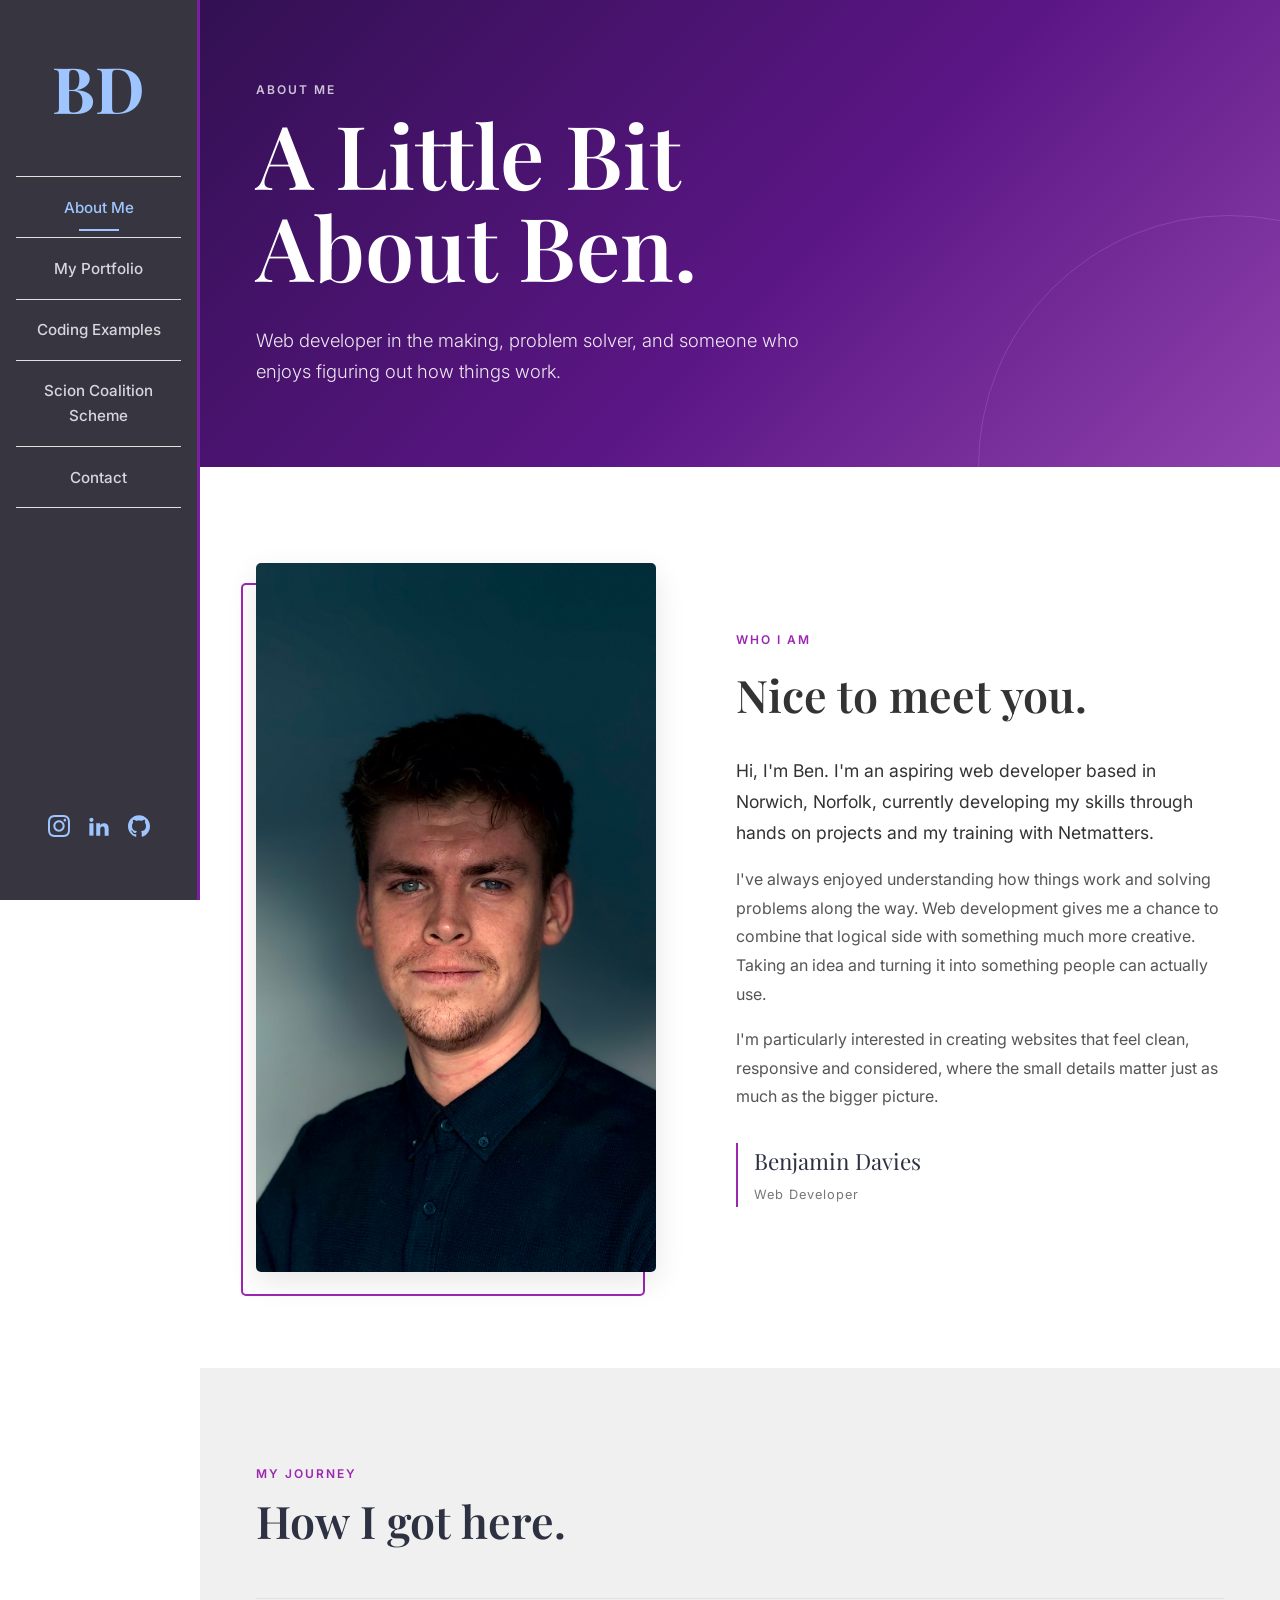
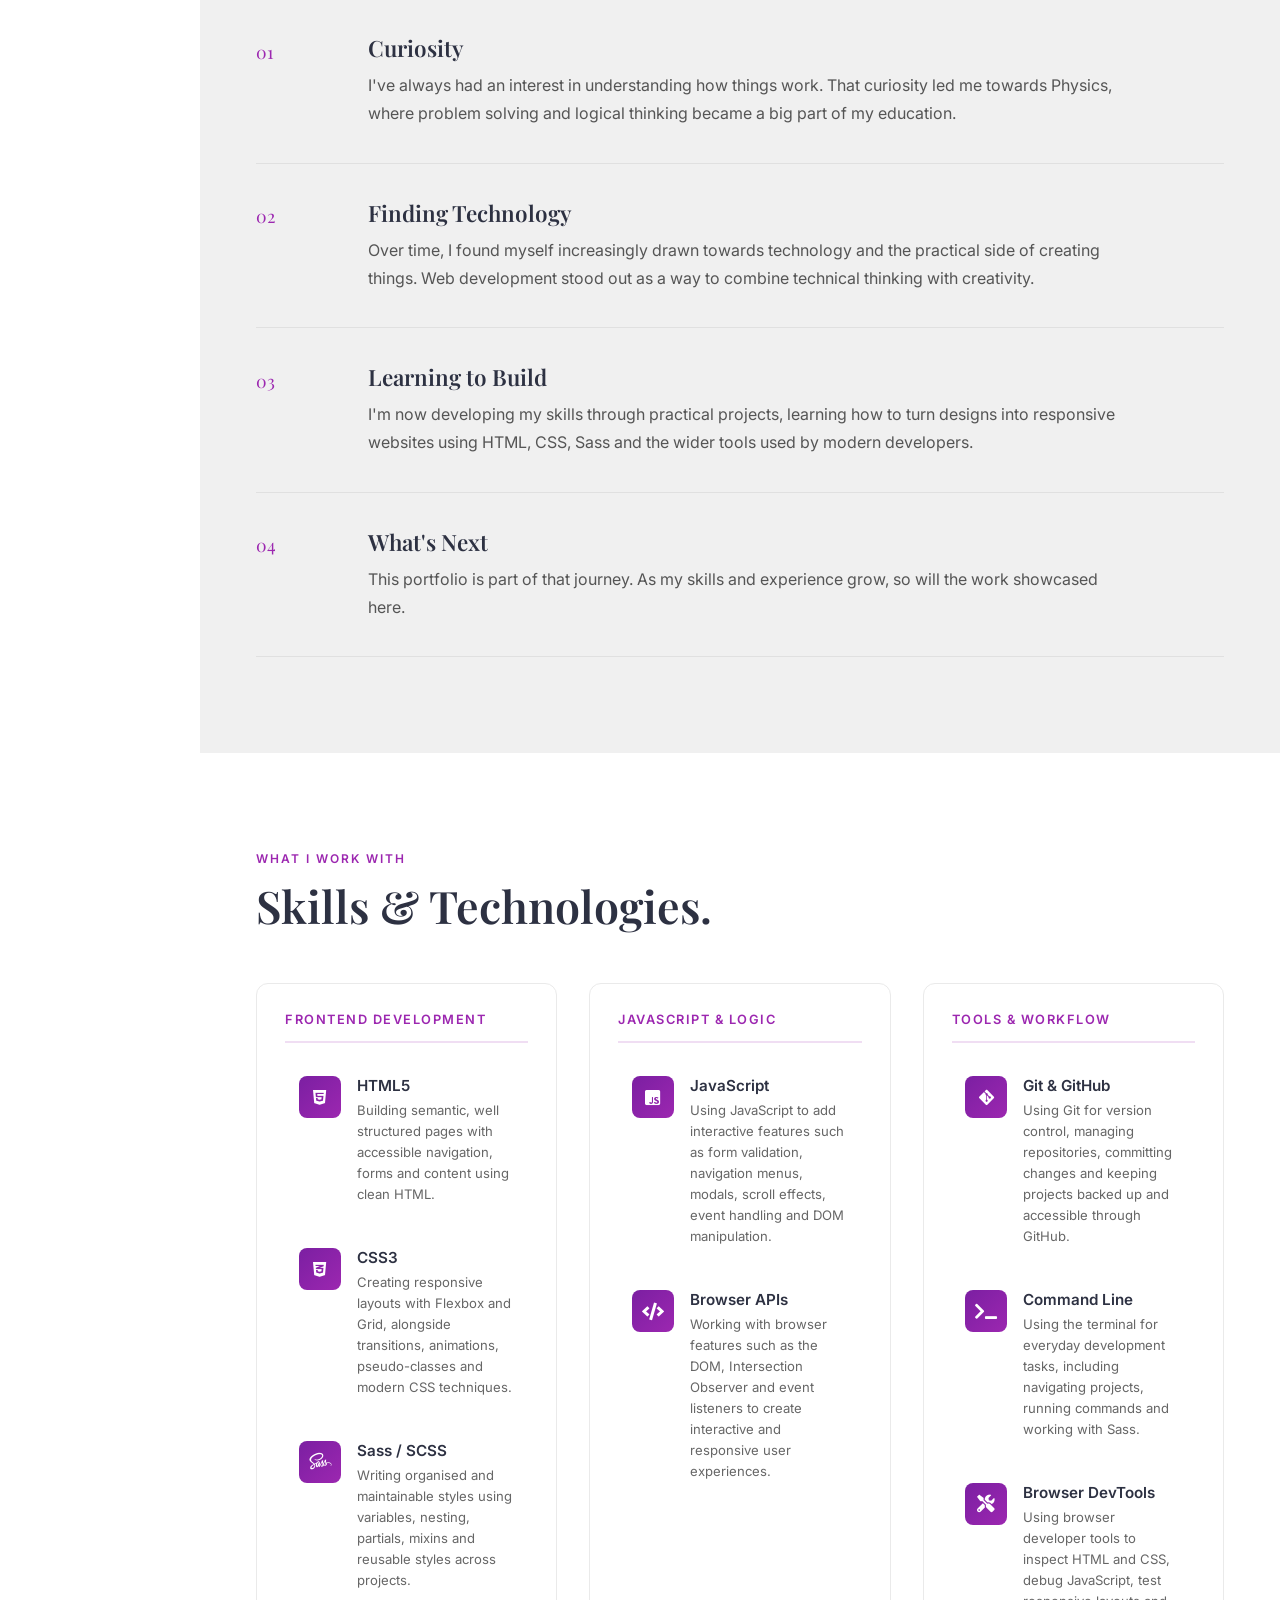
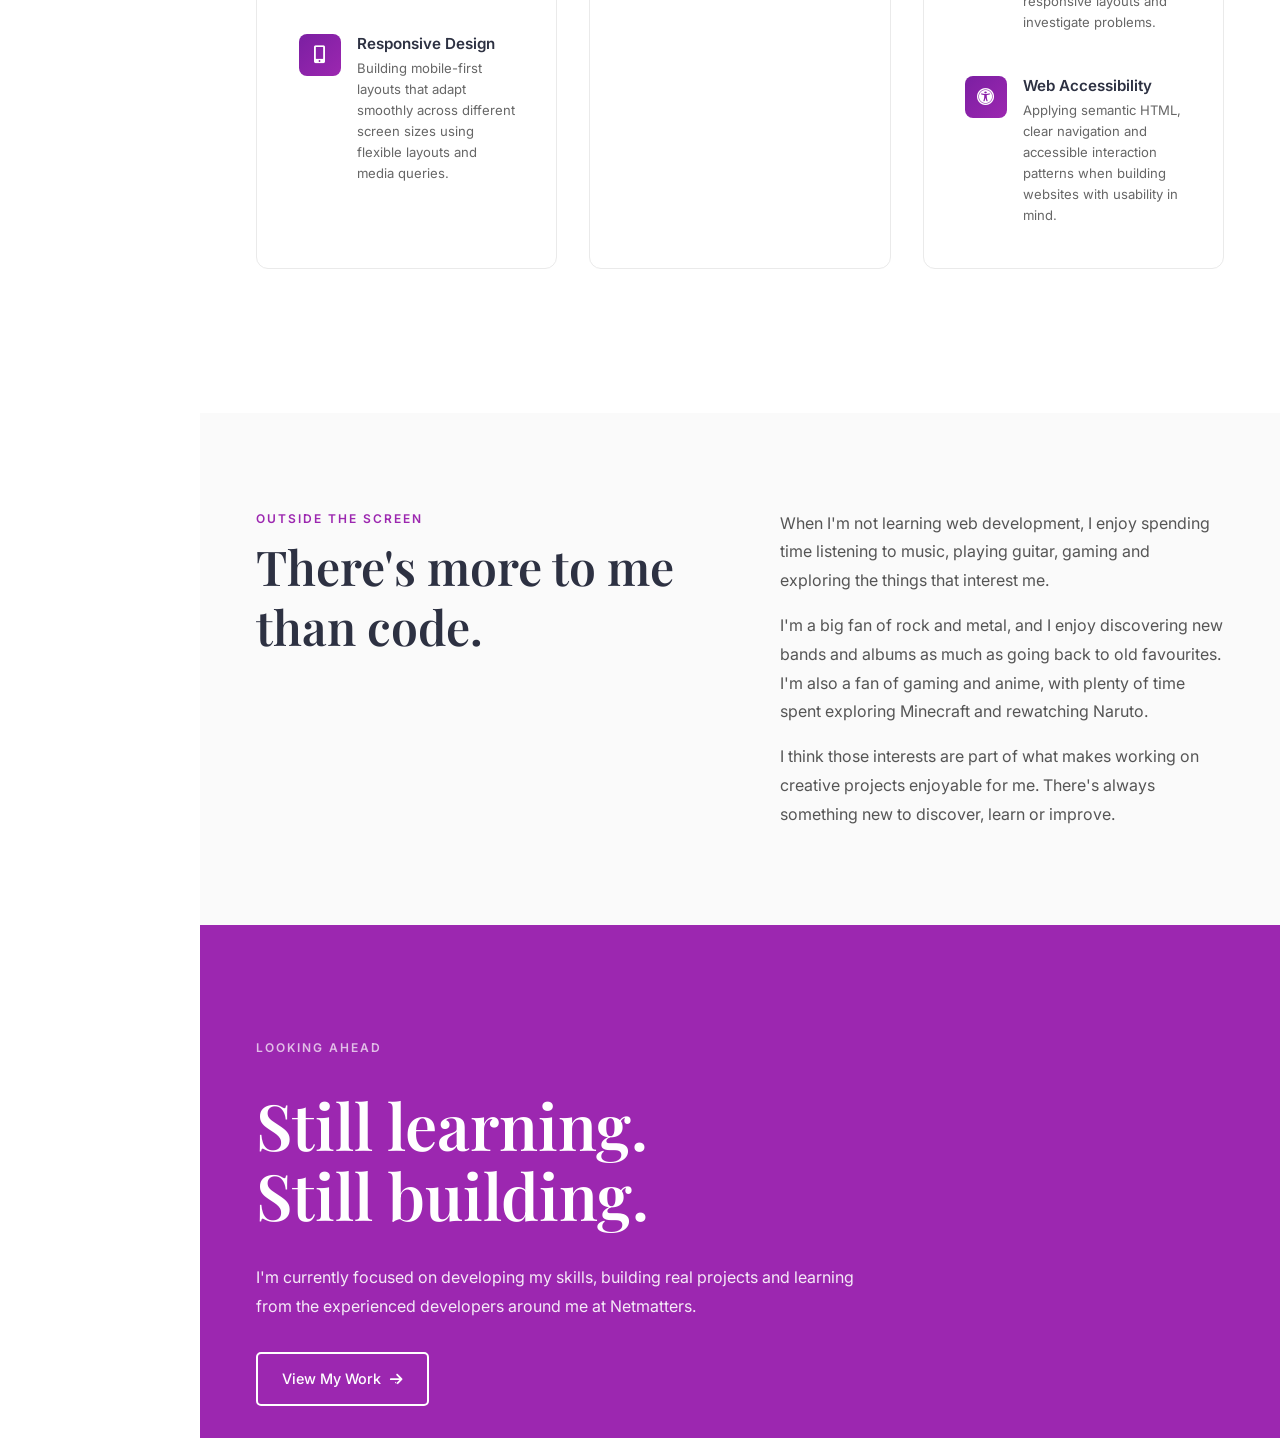
==== commit c6978eca: "Added skills badges to homepage and restyled skills section. Adjusted nav bar colours to for better " ====
--- a/about.html
+++ b/about.html
@@ -29,7 +29,9 @@
         </symbol>
     </svg>
     <button class="burger-btn" aria-label="Toggle menu">
-        <i class="fas fa-bars"></i>
+        <span></span>
+        <span></span>
+        <span></span>
     </button>
     <aside class="sidebar">
         <a href="index.html" class="logo">BD</a>
@@ -67,7 +69,7 @@
             <div class="about-container">
                 <div class="about-introduction-grid">
                     <div class="about-introduction-image">
-                        <img src="https://picsum.photos/id/1005/700/850" alt="Placeholder portrait of Ben Davies">
+                        <img src="img/profile-pic.jpeg" alt="Portrait of Ben Davies">
                     </div>
                     <div class="about-introduction-content">
                         <p class="eyebrow">Who I Am</p>
@@ -76,7 +78,7 @@
                         <p class="lead">
                             Hi, I'm Ben. I'm an aspiring web developer based in
                             Norwich, Norfolk, currently developing my skills
-                            through hands-on projects and my training with
+                            through hands on projects and my training with
                             Netmatters.
                         </p>
                         <p>
@@ -162,51 +164,119 @@
         </section>
 
         <!-- SKILLS -->
-        <section class="about-skills reveal">
+        <section class="about-skills reveal" id="skills-detail">
             <div class="about-container">
                 <div class="section-heading">
                     <p class="eyebrow">What I Work With</p>
                     <h2>Skills & Technologies.</h2>
                 </div>
-                <div class="skills-list">
-                    <div class="skill-item">
-                        <span class="skill-number">01</span>
-                        <div>
-                            <h3>HTML & CSS</h3>
-                            <p>
-                                Building structured, responsive and
-                                accessible webpages.
-                            </p>
-                        </div>
-                    </div>
-                    <div class="skill-item">
-                        <span class="skill-number">02</span>
-                        <div>
-                            <h3>Sass / SCSS</h3>
-                            <p>
-                                Creating organised and maintainable stylesheets
-                                using variables, nesting and reusable patterns.
-                            </p>
-                        </div>
-                    </div>
-                    <div class="skill-item">
-                        <span class="skill-number">03</span>
-                        <div>
-                            <h3>Responsive Design</h3>
-                            <p>
-                                Designing layouts that work across different
-                                screen sizes with mobile-first principles.
-                            </p>
-                        </div>
-                    </div>
-                    <div class="skill-item">
-                        <span class="skill-number">04</span>
-                        <div>
-                            <h3>Git & GitHub</h3>
-                            <p>
-                                Using version control to track changes and
-                                manage projects.
-                            </p>
+                <div class="skills-categories">
+                    <!-- Frontend Development -->
+                    <div class="skills-category">
+                        <h3 class="category-title">Frontend Development</h3>
+                        <div class="skills-grid">
+                            <div class="skill-card">
+                                <div class="skill-card-icon">
+                                    <i class="fab fa-html5"></i>
+                                </div>
+                                <div class="skill-card-content">
+                                    <h4>HTML5</h4>
+                                    <p>Building semantic, well structured pages with accessible navigation, forms and content using clean HTML.</p>
+                                </div>
+                            </div>
+                            <div class="skill-card">
+                                <div class="skill-card-icon">
+                                    <i class="fab fa-css3-alt"></i>
+                                </div>
+                                <div class="skill-card-content">
+                                    <h4>CSS3</h4>
+                                    <p>Creating responsive layouts with Flexbox and Grid, alongside transitions, animations, pseudo-classes and modern CSS techniques.</p>
+                                </div>
+                            </div>
+                            <div class="skill-card">
+                                <div class="skill-card-icon">
+                                    <i class="fab fa-sass"></i>
+                                </div>
+                                <div class="skill-card-content">
+                                    <h4>Sass / SCSS</h4>
+                                    <p>Writing organised and maintainable styles using variables, nesting, partials, mixins and reusable styles across projects.</p>
+                                </div>
+                            </div>
+                            <div class="skill-card">
+                                <div class="skill-card-icon">
+                                    <i class="fas fa-mobile-alt"></i>
+                                </div>
+                                <div class="skill-card-content">
+                                    <h4>Responsive Design</h4>
+                                    <p>Building mobile-first layouts that adapt smoothly across different screen sizes using flexible layouts and media queries.</p>
+                                </div>
+                            </div>
+                        </div>
+                    </div>
+                    <!-- JavaScript & Logic -->
+                    <div class="skills-category">
+                        <h3 class="category-title">JavaScript & Logic</h3>
+                        <div class="skills-grid">
+                            <div class="skill-card">
+                                <div class="skill-card-icon">
+                                    <i class="fab fa-js-square"></i>
+                                </div>
+                                <div class="skill-card-content">
+                                    <h4>JavaScript</h4>
+                                    <p>Using JavaScript to add interactive features such as form validation, navigation menus, modals, scroll effects, event handling and DOM manipulation.</p>
+                                </div>
+                            </div>
+                            <div class="skill-card">
+                                <div class="skill-card-icon">
+                                    <i class="fas fa-code"></i>
+                                </div>
+                                <div class="skill-card-content">
+                                    <h4>Browser APIs</h4>
+                                    <p>Working with browser features such as the DOM, Intersection Observer and event listeners to create interactive and responsive user experiences.</p>
+                                </div>
+                            </div>
+                        </div>
+                    </div>
+                    <!-- Tools & Workflow -->
+                    <div class="skills-category">
+                        <h3 class="category-title">Tools & Workflow</h3>
+                        <div class="skills-grid">
+                            <div class="skill-card">
+                                <div class="skill-card-icon">
+                                    <i class="fab fa-git-alt"></i>
+                                </div>
+                                <div class="skill-card-content">
+                                    <h4>Git & GitHub</h4>
+                                    <p>Using Git for version control, managing repositories, committing changes and keeping projects backed up and accessible through GitHub.</p>
+                                </div>
+                            </div>
+                            <div class="skill-card">
+                                <div class="skill-card-icon">
+                                    <i class="fas fa-terminal"></i>
+                                </div>
+                                <div class="skill-card-content">
+                                    <h4>Command Line</h4>
+                                    <p>Using the terminal for everyday development tasks, including navigating projects, running commands and working with Sass.</p>
+                                </div>
+                            </div>
+                            <div class="skill-card">
+                                <div class="skill-card-icon">
+                                    <i class="fas fa-tools"></i>
+                                </div>
+                                <div class="skill-card-content">
+                                    <h4>Browser DevTools</h4>
+                                    <p>Using browser developer tools to inspect HTML and CSS, debug JavaScript, test responsive layouts and investigate problems.</p>
+                                </div>
+                            </div>
+                            <div class="skill-card">
+                                <div class="skill-card-icon">
+                                    <i class="fas fa-universal-access"></i>
+                                </div>
+                                <div class="skill-card-content">
+                                    <h4>Web Accessibility</h4>
+                                    <p>Applying semantic HTML, clear navigation and accessible interaction patterns when building websites with usability in mind.</p>
+                                </div>
+                            </div>
                         </div>
                     </div>
                 </div>
@@ -271,6 +341,6 @@
             <i class="fas fa-chevron-up"></i>
         </a>
     </div>
-    <script src="js/main.js"></script>
+    <script type="module" src="js/main.js"></script>
 </body>
 </html>
--- a/css/application.css
+++ b/css/application.css
@@ -1 +1 @@
-@import url("https://fonts.googleapis.com/css2?family=Playfair+Display:wght@400;600;700&family=Inter:wght@300;400;500;600&display=swap");*{margin:0;padding:0;box-sizing:border-box;min-width:0}html,body{width:100%;overflow-x:hidden}html{scroll-behavior:smooth;font-size:16px}body{font-family:"Inter",sans-serif;color:#333;line-height:1.65;background-color:#fff}html.modal-open,body.modal-open{overflow:hidden}h1,h2,h3,h4{font-family:"Playfair Display",serif;font-weight:600;margin-bottom:1rem;line-height:1.3}h1{font-size:2.5rem}h2{font-size:1.8rem}h3{font-size:1.25rem}ul{list-style:none}a{text-decoration:none;color:inherit;transition:color 0.3s ease}img{max-width:100%;height:auto;display:block}input,textarea,button{font-family:inherit;font-size:1rem}p{margin-bottom:1rem}.burger-btn{display:flex;flex-direction:column;align-items:center;justify-content:center;position:fixed;top:1.2rem;left:1.2rem;z-index:1001;background:rgba(27,31,39,0.6);backdrop-filter:blur(8px);border:none;width:44px;height:44px;border-radius:8px;cursor:pointer;color:#9c27b0;transition:all 0.3s ease;box-shadow:0 2px 10px rgba(156,39,176,0.12)}.burger-btn:hover{background:rgba(27,31,39,0.85);color:#fff;transform:translateY(-2px);box-shadow:0 4px 15px rgba(221,49,252,0.45)}.burger-btn span{display:block;width:24px;height:3px;background:currentColor;margin:2px 0}.burger-btn.open span:nth-child(1){transform:translateY(7px) rotate(45deg)}.burger-btn.open span:nth-child(2){opacity:0}.burger-btn.open span:nth-child(3){transform:translateY(-7px) rotate(-45deg)}.icon{width:22px;height:22px;fill:currentColor;display:inline-block;vertical-align:middle}.sidebar{background:#37353f;padding:1rem;text-align:center;position:relative;border-right:3px solid #7b1fa2;display:flex;flex-direction:column}.sidebar .logo{font-family:"Playfair Display",serif;font-size:4rem;font-weight:700;color:#7b1fa2;display:inline-block;margin-bottom:2rem;line-height:1}.sidebar .logo:hover{color:#9c27b0}.sidebar .main-nav ul{margin-bottom:2rem}.sidebar .main-nav ul li{padding:0.5rem 0;border-top:1px solid #e0e0e0}.sidebar .main-nav ul li:last-child{border-bottom:1px solid #e0e0e0}.sidebar .main-nav ul li a{font-size:0.95rem;font-weight:500;color:#d8d6dd;display:block;position:relative;padding:0.25rem 0}.sidebar .main-nav ul li a:hover{color:#9c27b0}.sidebar .main-nav ul li a.active{color:#9c27b0}.sidebar .main-nav ul li a.active::after{content:'';position:absolute;bottom:-2px;left:50%;transform:translateX(-50%);width:60%;height:2px;background:#9c27b0}.sidebar .social-links{gap:1rem;margin-top:auto}.sidebar .social-links a{color:#7b1fa2;display:inline-flex;align-items:center;justify-content:center;width:36px;height:36px}.sidebar .social-links a:hover{color:#9c27b0;transform:translateY(-5px);transition:all 0.5s ease;transform-origin:bottom center}@media (min-width: 992px){.burger-btn{display:none !important}.sidebar{position:fixed;top:0;left:0;width:200px;height:100vh;padding:3.5rem 1rem;align-items:center;z-index:1000}.sidebar .logo{margin-bottom:3.5rem}.sidebar .main-nav{width:100%}.sidebar .main-nav ul{margin-bottom:3.5rem}.sidebar .main-nav ul li{border-top:1px solid #e0e0e0;border-bottom:none}.sidebar .main-nav ul li:last-child{border-bottom:1px solid #e0e0e0}.sidebar .main-nav ul li a{padding:0.6rem 0}.sidebar .main-nav ul li a.active::after{width:40px}.sidebar .social-links{margin-top:auto}.main-content{margin-left:200px}}@media (max-width: 991px){.burger-btn{display:flex}.sidebar{position:fixed;top:0;left:-200px;width:200px;height:100vh;z-index:1000;transition:left 0.3s ease;box-shadow:2px 0 10px rgba(0,0,0,0.1);padding-top:5rem;overflow-y:auto}.sidebar.open{left:0}}.hero{background:url("../img/hero.jpg") center/cover no-repeat;min-height:100vh;display:flex;align-items:center;justify-content:center;text-align:center;color:white;position:relative}.hero::before{content:'';position:absolute;inset:0;background:rgba(0,0,0,0.2)}.hero-overlay{position:relative;padding:2rem;width:100%}.hero-overlay h1{font-size:2.2rem;margin-bottom:.5rem;color:white;font-weight:700}.hero-overlay p{font-size:1.2rem;margin-bottom:3.5rem;letter-spacing:1px;font-weight:300;opacity:0.95}.hero-overlay .cursor{animation:blink 1s infinite}@keyframes blink{50%{opacity:0}}.scroll-down{display:inline-flex;flex-direction:column;align-items:center;color:white;font-size:1rem;font-weight:400;position:absolute;bottom:2rem;left:50%;transform:translateX(-50%)}.scroll-down i{margin-top:0.5rem;font-size:1.2rem}.scroll-down:hover{opacity:0.8}@media (min-width: 768px){.hero-overlay h1{font-size:3.5rem}.hero-overlay p{font-size:1.4rem}}@media (min-width: 992px){.hero-overlay h1{font-size:4rem}}.portfolio{padding:3.5rem 1rem;max-width:1400px;margin:0 auto}@media (min-width: 992px){.portfolio{padding:3.5rem 3.5rem}}.projects-grid{display:grid;grid-template-columns:1fr;gap:3.5rem}@media (min-width: 768px){.projects-grid{grid-template-columns:repeat(2, 1fr);gap:2rem}}@media (min-width: 992px){.projects-grid{grid-template-columns:repeat(3, 1fr);gap:2rem 1rem}}.project-card{display:flex;flex-direction:column;transform-origin:bottom center;transition:all 0.5s ease}.project-card img{width:100%;height:auto;margin-bottom:1rem;transition:opacity 0.3s ease;box-shadow:0 2px 15px rgba(0,0,0,0.08);border-radius:5px}.project-card h3{font-size:1.6rem;margin-bottom:.5rem;color:#2d3142}.project-card .view-link{color:#3d3d3d;font-size:0.9rem;font-weight:500;display:inline-flex;align-items:center;transition:all 0.5s ease}.project-card .view-link svg{display:inline-block;width:1em;height:1em;stroke-width:0;stroke:currentColor;fill:currentColor;padding-left:0.1rem}.project-card:hover{transform:translateY(-7px)}.project-card:hover img{opacity:0.85}.project-card:hover .view-link{color:#7b1fa2}.project-modal{position:fixed;inset:0;z-index:2000;display:flex;align-items:center;justify-content:center;padding:2rem;background:rgba(0,0,0,0.75);opacity:0;visibility:hidden;pointer-events:none;transition:opacity 0.3s ease, visibility 0.3s ease}.project-modal .modal-content{position:relative;max-width:900px;max-height:90vh;overflow-y:auto;background:#f0f0f0;padding:2rem;border-radius:8px;transform:translateY(20px) scale(0.98);transition:transform 0.5s ease}.project-modal .modal-content img{box-shadow:0 2px 15px rgba(0,0,0,0.08);border-radius:8px;display:block;width:100%;max-height:500px;object-fit:cover;margin-bottom:1.5rem}.project-modal .modal-content h2{margin-bottom:1rem;color:#2d3142}.project-modal .modal-content .modal-close{position:absolute;top:1rem;right:1rem;width:40px;height:40px;border:none;border-radius:50%;background:rgba(0,0,0,0.7);color:#fff;font-size:1.8rem;line-height:1;cursor:pointer;display:flex;align-items:center;justify-content:center;transition:background 0.3s ease, transform 0.3s ease;padding:0 0 3px}.project-modal .modal-content .modal-close:hover{background:#9c27b0;transform:rotate(90deg)}.project-modal .modal-content .modal-links{display:flex;gap:1.5rem;margin-top:1.5rem}.project-modal .modal-content .modal-links a{color:#9c27b0;font-weight:600;text-decoration:none;transition:all 0.3s ease, transform 0.3s ease}.project-modal .modal-content .modal-links a:hover{color:#7b1fa2;transform:translateY(-2px);text-decoration:underline}.project-modal.show{opacity:1;visibility:visible;pointer-events:auto;transform:translateY(0) scale(1)}.contact{padding:3.5rem 1rem;max-width:1400px;margin:0 auto}@media (min-width: 992px){.contact{padding:3.5rem}}.contact-wrapper{display:grid;grid-template-columns:1fr;gap:3.5rem}@media (min-width: 992px){.contact-wrapper{grid-template-columns:1fr 2fr;gap:3.5rem;align-items:start}}.contact-info h2{font-size:2rem;margin-bottom:1rem;color:#2d3142}.contact-info p{color:#555;line-height:1.7;margin-bottom:1rem;word-break:break-word;overflow-wrap:break-word}.contact-info p:nth-child(3),.contact-info p:nth-child(4){font-size:1.3rem;font-weight:500;color:#2d3142;line-height:1.5;word-break:break-word}.contact-info p a{color:#333;text-decoration:none}.contact-info p a:hover{text-decoration:underline}.contact-form{width:100%;min-width:0}.contact-form .form-row{display:grid;grid-template-columns:1fr}@media (min-width: 576px){.contact-form .form-row{grid-template-columns:1fr 1fr;column-gap:1rem;align-items:start}}.contact-form input,.contact-form textarea{width:100%;max-width:100%;padding:0.8rem 1rem;border:1px solid #e0e0e0;background:#fff;color:#333;margin-bottom:1rem;border-radius:5px;transition:all 0.3s ease}.contact-form input::placeholder,.contact-form textarea::placeholder{color:#777}.contact-form input:focus,.contact-form textarea:focus{outline:none;box-shadow:0 0 8px #9c27b0}.contact-form input.error,.contact-form textarea.error{border:1px solid #dc3545;box-shadow:0 0 0 3px rgba(220,53,69,0.12);margin-bottom:0}.contact-form textarea{min-height:180px;resize:vertical}.contact-form .btn-submit{background:#7b1fa2;color:white;border:2px solid #7b1fa2;padding:0.8rem 3rem;font-weight:600;cursor:pointer;transition:all 0.3s ease;border-radius:5px;display:block;margin:0 auto;width:100%}.contact-form .btn-submit:hover{background:#9c27b0;border-color:#9c27b0;color:white}@media (min-width: 576px){.contact-form .btn-submit{margin:0;display:inline-block;width:fit-content}}.contact-form .form-field{display:flex;flex-direction:column}.contact-form .error-message{font-size:0.85rem;color:#dc3545;margin:0.25rem 0 1rem 0.15rem;min-height:1.2em;animation:errorSlideIn 0.2s ease}.contact-form .success-msg{background:rgba(13,150,105,0.1);border:1px solid rgba(13,150,105,0.3);color:#0f7a55;padding:0.8rem 1rem;border-radius:5px;margin-bottom:1rem;display:none;animation:successFadeIn 0.3s ease}.contact-form .success-msg.show{display:block}@keyframes errorSlideIn{from{opacity:0;transform:translateY(-4px)}to{opacity:1;transform:translateY(0)}}@keyframes successFadeIn{from{opacity:0}to{opacity:1}}.back-top-btn{position:fixed;bottom:30px;right:30px;z-index:1000;opacity:0;pointer-events:none;transition:opacity 0.3s ease}.back-top-btn .back-to-top{display:inline-flex;flex-direction:column;align-items:center;gap:4px;padding:10px 14px;color:#fff;background:#35215a;border:1px solid rgba(255,255,255,0.2);border-radius:50%;box-shadow:0 4px 15px rgba(0,0,0,0.2);font-size:0.85rem;font-weight:500;backdrop-filter:blur(8px)}.back-top-btn .back-to-top i{font-size:1.3rem;transition:transform 0.3s ease}.back-top-btn .back-to-top:hover{opacity:0.9}.back-top-btn .back-to-top:hover i{transform:translateY(-3px)}.back-top-btn.show{opacity:1;pointer-events:auto}.about-container{width:100%;max-width:1200px;margin:0 auto;padding:0 1rem}@media (min-width: 992px){.about-container{padding:0 3.5rem}}.eyebrow{font-family:"Inter",sans-serif;font-size:0.75rem;font-weight:600;letter-spacing:2px;text-transform:uppercase;color:#9c27b0;margin-bottom:.5rem}.about-me h1,.about-me h2,.about-me h3{color:#2d3142}.about-hero{min-height:45vh;display:flex;align-items:center;background:linear-gradient(135deg, #321052 0%, #5b1685 55%, #8f42ad 100%);color:white;position:relative;overflow:hidden}.about-hero::after{content:'';position:absolute;width:500px;height:500px;border-radius:50%;border:1px solid rgba(255,255,255,0.12);right:-200px;bottom:-250px}.about-hero .about-hero-content{width:100%;max-width:1200px;margin:0 auto;padding:3.5rem 1rem;position:relative;z-index:1}@media (min-width: 992px){.about-hero .about-hero-content{padding:5rem 3.5rem}}.about-hero .eyebrow{color:rgba(255,255,255,0.75)}.about-hero h1{color:white;font-size:3rem;line-height:1.05;margin-bottom:2rem}@media (min-width: 768px){.about-hero h1{font-size:4.5rem}}@media (min-width: 992px){.about-hero h1{font-size:5.5rem}}.about-hero .about-hero-intro{max-width:550px;font-size:1rem;line-height:1.7;font-weight:300;color:rgba(255,255,255,0.9);margin-bottom:0}@media (min-width: 768px){.about-hero .about-hero-intro{font-size:1.15rem}}.about-introduction{padding:4rem 0}@media (min-width: 768px){.about-introduction{padding:6rem 0}}.about-introduction-grid{display:grid;grid-template-columns:1fr;gap:3.5rem;align-items:center}@media (min-width: 768px){.about-introduction-grid{grid-template-columns:0.85fr 1.15fr;gap:4rem}}@media (min-width: 992px){.about-introduction-grid{grid-template-columns:0.9fr 1.1fr;gap:5rem}}.about-introduction-image{position:relative;max-width:500px}.about-introduction-image img{width:100%;height:auto;border-radius:5px;box-shadow:0 10px 30px rgba(0,0,0,0.1)}.about-introduction-image::before{content:'';position:absolute;top:20px;left:-15px;width:100%;height:100%;border:2px solid #9c27b0;border-radius:5px;z-index:-1}.about-introduction-content h2{font-size:2.2rem;margin-bottom:2rem}@media (min-width: 768px){.about-introduction-content h2{font-size:2.8rem}}.about-introduction-content p{color:#555;line-height:1.8;margin-bottom:1rem}.about-introduction-content .lead{font-size:1.1rem;color:#333;line-height:1.75}.about-introduction-content .eyebrow{color:#9c27b0}.about-introduction-signature{margin-top:2rem;padding-left:1rem;border-left:2px solid #9c27b0}.about-introduction-signature span{display:block;font-family:"Playfair Display",serif;font-size:1.4rem;color:#2d3142}.about-introduction-signature small{color:#777;font-size:0.8rem;letter-spacing:1px}.about-journey{padding:4rem 0;background:#f0f0f0}@media (min-width: 768px){.about-journey{padding:6rem 0}}.section-heading{margin-bottom:3rem}.section-heading h2{color:#2d3142;font-size:2.2rem}@media (min-width: 768px){.section-heading h2{font-size:2.8rem}}.journey-content{border-top:1px solid #e0e0e0}.journey-item{display:grid;grid-template-columns:50px 1fr;gap:1rem;padding:2rem 0;border-bottom:1px solid #e0e0e0}@media (min-width: 768px){.journey-item{grid-template-columns:80px 1fr;gap:2rem;padding:2.2rem 0}}.journey-item .journey-number{font-family:"Playfair Display",serif;font-size:1.1rem;color:#9c27b0;padding-top:0.15rem}.journey-item h3{color:#2d3142;font-size:1.4rem;margin-bottom:.5rem}.journey-item p{max-width:750px;color:#555;line-height:1.75;margin-bottom:0}.journey-item:nth-child(1){transition-delay:0.25s}.journey-item:nth-child(2){transition-delay:0.5s}.journey-item:nth-child(3){transition-delay:0.75s}.journey-item:nth-child(4){transition-delay:1s}.about-skills{padding:4rem 0}@media (min-width: 768px){.about-skills{padding:6rem 0}}.skills-list{display:grid;grid-template-columns:1fr;border-top:1px solid #e0e0e0}@media (min-width: 768px){.skills-list{grid-template-columns:1fr 1fr;column-gap:3rem}}.skill-item{display:grid;grid-template-columns:45px 1fr;gap:1rem;padding:2rem 0;border-bottom:1px solid #e0e0e0}.skill-item .skill-number{font-family:"Playfair Display",serif;color:#9c27b0;font-size:1rem}.skill-item h3{color:#2d3142;font-size:1.3rem;margin-bottom:0.4rem}.skill-item p{color:#666;font-size:0.9rem;line-height:1.7;margin-bottom:0}.about-beyond{padding:4rem 0;background:#fafafa}@media (min-width: 768px){.about-beyond{padding:6rem 0}}.about-beyond-grid{display:grid;grid-template-columns:1fr;gap:3.5rem}@media (min-width: 768px){.about-beyond-grid{grid-template-columns:1fr 1fr;gap:5rem;align-items:start}}.about-beyond-heading h2{color:#2d3142;font-size:2.2rem;line-height:1.25}@media (min-width: 768px){.about-beyond-heading h2{font-size:3rem}}.about-beyond-content p{color:#555;line-height:1.8;margin-bottom:1rem}.about-beyond-content p:last-child{margin-bottom:0}.about-next{padding:5rem 0 2rem;background:#9c27b0;color:white}@media (min-width: 768px){.about-next{padding:7rem 0 2rem}}.about-next-content{max-width:750px}.about-next-content .eyebrow{color:rgba(255,255,255,0.7)}.about-next-content h2{color:white;font-size:2.8rem;line-height:1.1;margin-bottom:2rem}@media (min-width: 768px){.about-next-content h2{font-size:4rem}}.about-next-content p{max-width:600px;color:rgba(255,255,255,0.9);line-height:1.8;margin-bottom:2rem}.about-button{display:inline-flex;align-items:center;gap:0.5rem;padding:0.8rem 1.5rem;border:2px solid white;color:white;font-size:0.9rem;font-weight:500;border-radius:5px;transition:all 0.3s ease}.about-button svg{width:0.9rem;height:0.9rem}.about-button:hover{background:white;color:#9c27b0}.reveal{opacity:0;transform:translateY(40px);transition:opacity 2s ease, transform 2s ease}.reveal.active{opacity:1;transform:translateY(0)}.reveal-left{opacity:0;transform:translateX(-60px);transition:opacity 1s ease, transform 1s ease}.reveal-left.active{opacity:1;transform:translateX(0)}.scs-container{width:100%;max-width:1200px;margin:0 auto;padding:0 1rem}@media (min-width: 992px){.scs-container{padding:0 3.5rem}}.scs-hero{min-height:45vh;position:relative;overflow:hidden;display:flex;align-items:center;background:linear-gradient(135deg, #321052 0%, #5b1685 55%, #8f42ad 100%);color:white}.scs-hero-content{width:100%;max-width:1200px;margin:0 auto;padding:4rem 1rem;position:relative;z-index:2}@media (min-width: 768px){.scs-hero-content{padding:5rem 2rem}}@media (min-width: 992px){.scs-hero-content{padding:5rem 3.5rem}}.scs-hero-content .eyebrow{color:rgba(255,255,255,0.7)}.scs-hero-content h1{color:white;font-size:3rem;line-height:1.05;margin-bottom:2rem}@media (min-width: 768px){.scs-hero-content h1{font-size:4.5rem}}@media (min-width: 992px){.scs-hero-content h1{font-size:5.5rem}}.scs-hero-content>p:last-child{max-width:550px;color:rgba(255,255,255,0.9);font-size:1rem;line-height:1.7;margin-bottom:0}@media (min-width: 768px){.scs-hero-content>p:last-child{font-size:1.1rem}}.scs-hero-shapes span{position:absolute;display:block;border:1px solid rgba(255,255,255,0.18);border-radius:50%}.scs-hero-shapes span:nth-child(1){width:300px;height:300px;right:-150px;top:-100px}.scs-hero-shapes span:nth-child(2){width:450px;height:450px;right:-225px;top:-175px}.scs-hero-shapes span:nth-child(3){width:600px;height:600px;right:-300px;top:-250px}.scs-introduction{padding:4rem 0}@media (min-width: 768px){.scs-introduction{padding:6rem 0}}.scs-introduction .section-heading{margin-bottom:3rem}.scs-introduction .section-heading .eyebrow{margin-bottom:.5rem}.scs-introduction .section-heading h2{color:#2d3142;font-size:2.2rem;line-height:1.2}@media (min-width: 768px){.scs-introduction .section-heading h2{font-size:3rem}}.scs-introduction .section-heading h2{color:#2d3142;font-size:2.2rem;line-height:1.2}@media (min-width: 768px){.scs-introduction .section-heading h2{font-size:3rem}}.scs-introduction-content{max-width:800px}.scs-introduction-content p{color:#555;line-height:1.8;margin-bottom:1rem}.scs-introduction-content p:last-child{margin-bottom:0}.scs-treehouse{padding:4rem 0;background:#f0f0f0}@media (min-width: 768px){.scs-treehouse{padding:6rem 0}}.scs-treehouse-grid{display:grid;grid-template-columns:1fr;gap:3rem}@media (min-width: 768px){.scs-treehouse-grid{grid-template-columns:0.8fr 1.2fr;gap:5rem}}.scs-treehouse-grid h2{color:#2d3142;font-size:3rem}@media (min-width: 768px){.scs-treehouse-grid h2{font-size:4rem}}.scs-treehouse-content p{color:#555;line-height:1.8;margin-bottom:1rem}.treehouse-score{display:flex;flex-direction:column;padding:1rem 0;margin-top:2rem;border-top:1px solid #e0e0e0;border-bottom:1px solid #e0e0e0}.treehouse-score span{font-size:0.75rem;text-transform:uppercase;letter-spacing:1.5px;color:#777;margin-bottom:0.3rem}.treehouse-score strong{font-family:"Playfair Display",serif;font-size:2.2rem;color:#9c27b0}.scs-link{display:inline-flex;align-items:center;gap:1rem;margin-top:2rem;color:#9c27b0;font-weight:600;transition:gap 0.3s ease}.scs-link span{font-size:1.3rem}.scs-link:hover{gap:1.4rem;text-decoration:underline}.scs-netmatters{padding:4rem 0 2rem}@media (min-width: 768px){.scs-netmatters{padding:6rem 0 2rem}}.netmatters-facts{display:grid;grid-template-columns:1fr;border-top:1px solid #e0e0e0;margin-bottom:3rem}@media (min-width: 576px){.netmatters-facts{grid-template-columns:1fr 1fr}}@media (min-width: 768px){.netmatters-facts{grid-template-columns:repeat(4, 1fr)}}.netmatters-fact{min-width:0;padding:2rem 1rem;border-bottom:1px solid #e0e0e0}@media (min-width: 768px){.netmatters-fact{padding:2rem 1.5rem;border-right:1px solid #e0e0e0}.netmatters-fact:last-child{border-right:none}}.netmatters-fact strong{display:block;font-family:"Playfair Display",serif;font-size:1.8rem;color:#9c27b0;margin-bottom:0.5rem}.netmatters-fact span{display:block;color:#666;font-size:0.85rem;line-height:1.5}.netmatters-description{max-width:800px;margin-left:auto;margin-bottom:4rem}.netmatters-description p{color:#555;line-height:1.8;margin-bottom:1rem}.netmatters-description p:last-child{margin-bottom:0}.netmatters-awards{display:grid;grid-template-columns:1fr;gap:0;border-top:1px solid #e0e0e0}@media (min-width: 768px){.netmatters-awards{grid-template-columns:1fr 1fr}}.netmatters-awards>div{padding:2rem 0;border-bottom:1px solid #e0e0e0}@media (min-width: 768px){.netmatters-awards>div{padding:2rem}.netmatters-awards>div:first-child{padding-left:0;padding-right:2rem}.netmatters-awards>div:last-child{padding-right:0;padding-left:2rem;border-left:1px solid #e0e0e0}}.netmatters-awards>div span{display:block;font-size:0.7rem;text-transform:uppercase;letter-spacing:1.5px;color:#9c27b0;margin-bottom:0.5rem}.netmatters-awards>div h3{color:#2d3142;font-size:1.2rem}.coding-container{width:100%;max-width:1000px;margin:0 auto;padding:0 1rem}@media (min-width: 992px){.coding-container{padding:0 3.5rem}}.coding-hero{min-height:45vh;position:relative;display:flex;align-items:center;color:white;background:linear-gradient(135deg, #321052 0%, #5b1685 55%, #8f42ad 100%)}.coding-hero-content{width:100%;max-width:1000px;margin:0 auto;padding:4rem 1rem}@media (min-width: 768px){.coding-hero-content{padding:5rem 2rem}}@media (min-width: 992px){.coding-hero-content{padding:5rem 3.5rem}}.coding-hero-content .eyebrow{color:rgba(255,255,255,0.65)}.coding-hero-content h1{color:white;font-size:3rem;line-height:1.05;margin-bottom:2rem}@media (min-width: 768px){.coding-hero-content h1{font-size:4.5rem}}@media (min-width: 992px){.coding-hero-content h1{font-size:5rem}}.coding-hero-content>p:last-child{max-width:550px;color:rgba(255,255,255,0.8);line-height:1.7;margin-bottom:0}.coding-hero-shapes span{position:absolute;display:block;border:1px solid rgba(255,255,255,0.18);border-radius:50%}.coding-hero-shapes span:nth-child(1){width:300px;height:300px;right:-150px;top:-100px}.coding-hero-shapes span:nth-child(2){width:450px;height:450px;right:-225px;top:-175px}.coding-coming-soon{padding:4rem 0}@media (min-width: 768px){.coding-coming-soon{padding:7rem 0}}.coding-message .eyebrow{margin-bottom:.5rem;color:#9c27b0}.coding-message h2{color:#2d3142;font-size:3rem;margin-bottom:1rem}.coding-message p{color:#555;line-height:1.8;margin-bottom:2rem}.coding-message a{display:inline-flex;align-items:center;gap:0.25rem;color:#7b1fa2;font-weight:600;transition:gap 0.3s ease}.coding-message a svg{display:inline-block;width:1em;height:1em;stroke-width:0;stroke:currentColor;fill:currentColor;padding-left:0.1rem}.coding-message a:hover{text-decoration:underline}
+@import url("https://fonts.googleapis.com/css2?family=Playfair+Display:wght@400;600;700&family=Inter:wght@300;400;500;600&display=swap");*{margin:0;padding:0;box-sizing:border-box;min-width:0}html,body{width:100%;overflow-x:hidden}html{scroll-behavior:smooth;font-size:16px}body{font-family:"Inter",sans-serif;color:#333;line-height:1.65;background-color:#fff}html.modal-open,body.modal-open{overflow:hidden}h1,h2,h3,h4{font-family:"Playfair Display",serif;font-weight:600;margin-bottom:1rem;line-height:1.3}h1{font-size:2.5rem}h2{font-size:1.8rem}h3{font-size:1.25rem}ul{list-style:none}a{text-decoration:none;color:inherit;transition:color 0.3s ease}img{max-width:100%;height:auto;display:block}input,textarea,button{font-family:inherit;font-size:1rem}p{margin-bottom:1rem}.burger-btn{display:flex;flex-direction:column;align-items:center;justify-content:center;position:fixed;top:1.2rem;left:1.2rem;z-index:1001;background:rgba(27,31,39,0.6);backdrop-filter:blur(8px);border:none;width:44px;height:44px;border-radius:8px;cursor:pointer;color:#9ec5ff;transition:all 0.3s ease;box-shadow:0 2px 10px rgba(158,181,255,0.25)}.burger-btn:hover{background:rgba(27,31,39,0.85);color:#b8c5ff;transform:translateY(-2px);box-shadow:0 4px 15px rgba(99,184,255,0.45)}.burger-btn span{display:block;width:24px;height:3px;background:currentColor;margin:2px 0}.burger-btn.open span:nth-child(1){transform:translateY(7px) rotate(45deg)}.burger-btn.open span:nth-child(2){opacity:0}.burger-btn.open span:nth-child(3){transform:translateY(-7px) rotate(-45deg)}.icon{width:22px;height:22px;fill:currentColor;display:inline-block;vertical-align:middle}.sidebar{background:#37353f;padding:1rem;text-align:center;position:relative;border-right:3px solid #7b1fa2;display:flex;flex-direction:column}.sidebar .logo{font-family:"Playfair Display",serif;font-size:4rem;font-weight:700;color:#9ec5ff;display:inline-block;margin-bottom:2rem;line-height:1}.sidebar .logo:hover{color:#fff}.sidebar .main-nav ul{margin-bottom:2rem}.sidebar .main-nav ul li{padding:0.5rem 0;border-top:1px solid #e0e0e0}.sidebar .main-nav ul li:last-child{border-bottom:1px solid #e0e0e0}.sidebar .main-nav ul li a{font-size:0.95rem;font-weight:500;color:#d8d6dd;display:block;position:relative;padding:0.25rem 0}.sidebar .main-nav ul li a:hover{color:#9ec5ff}.sidebar .main-nav ul li a.active{color:#9ec5ff}.sidebar .main-nav ul li a.active::after{content:'';position:absolute;bottom:-2px;left:50%;transform:translateX(-50%);width:60%;height:2px;background:#9ec5ff}.sidebar .social-links{gap:1rem;margin-top:auto}.sidebar .social-links a{color:#9ec5ff;display:inline-flex;align-items:center;justify-content:center;width:36px;height:36px;transition:all 0.5s ease;transform-origin:bottom center}.sidebar .social-links a .icon{fill:currentColor}.sidebar .social-links a:hover{color:#fff;transform:translateY(-5px)}@media (min-width: 992px){.burger-btn{display:none !important}.sidebar{position:fixed;top:0;left:0;width:200px;height:100vh;padding:3.5rem 1rem;align-items:center;z-index:1000}.sidebar .logo{margin-bottom:3.5rem}.sidebar .main-nav{width:100%}.sidebar .main-nav ul{margin-bottom:3.5rem}.sidebar .main-nav ul li{border-top:1px solid #e0e0e0;border-bottom:none}.sidebar .main-nav ul li:last-child{border-bottom:1px solid #e0e0e0}.sidebar .main-nav ul li a{padding:0.6rem 0}.sidebar .main-nav ul li a.active::after{width:40px}.sidebar .social-links{margin-top:auto}.main-content{margin-left:200px}}@media (max-width: 991px){.burger-btn{display:flex}.sidebar{position:fixed;top:0;left:-200px;width:200px;height:100vh;z-index:1000;transition:left 0.3s ease;box-shadow:2px 0 10px rgba(0,0,0,0.1);padding-top:5rem;overflow-y:auto}.sidebar.open{left:0}}.hero{background:url("../img/hero.jpg") center/cover no-repeat;min-height:100vh;display:flex;align-items:center;justify-content:center;text-align:center;color:white;position:relative}.hero::before{content:'';position:absolute;inset:0;background:rgba(0,0,0,0.2)}.hero-overlay{position:relative;padding:2rem;width:100%}.hero-overlay h1{font-size:2.2rem;margin-bottom:.5rem;color:white;font-weight:700}.hero-overlay p{font-size:1.2rem;margin-bottom:3.5rem;letter-spacing:1px;font-weight:300;opacity:0.95}.hero-overlay .cursor{animation:blink 1s infinite}@keyframes blink{50%{opacity:0}}.scroll-down{display:inline-flex;flex-direction:column;align-items:center;color:white;font-size:1rem;font-weight:400;position:absolute;bottom:2rem;left:50%;transform:translateX(-50%)}.scroll-down i{margin-top:0.5rem;font-size:1.2rem}.scroll-down:hover{opacity:0.8}@media (min-width: 768px){.hero-overlay h1{font-size:3.5rem}.hero-overlay p{font-size:1.4rem}}@media (min-width: 992px){.hero-overlay h1{font-size:4rem}}.portfolio{padding:3.5rem 1rem;max-width:1400px;margin:0 auto}@media (min-width: 992px){.portfolio{padding:3.5rem 3.5rem}}.projects-grid{display:grid;grid-template-columns:1fr;gap:3.5rem}@media (min-width: 768px){.projects-grid{grid-template-columns:repeat(2, 1fr);gap:2rem}}@media (min-width: 992px){.projects-grid{grid-template-columns:repeat(3, 1fr);gap:2rem 1rem}}.project-card{display:flex;flex-direction:column;transform-origin:bottom center;transition:all 0.5s ease}.project-card img{width:100%;height:auto;margin-bottom:1rem;transition:opacity 0.3s ease;box-shadow:0 2px 15px rgba(0,0,0,0.08);border-radius:5px}.project-card h3{font-size:1.6rem;margin-bottom:.5rem;color:#2d3142}.project-card .view-link{color:#3d3d3d;font-size:0.9rem;font-weight:500;display:inline-flex;align-items:center;transition:all 0.5s ease}.project-card .view-link svg{display:inline-block;width:1em;height:1em;stroke-width:0;stroke:currentColor;fill:currentColor;padding-left:0.1rem}.project-card:hover{transform:translateY(-7px)}.project-card:hover img{opacity:0.85}.project-card:hover .view-link{color:#7b1fa2}.project-modal{position:fixed;inset:0;z-index:2000;display:flex;align-items:center;justify-content:center;padding:2rem;background:rgba(0,0,0,0.75);opacity:0;visibility:hidden;pointer-events:none;transition:opacity 0.3s ease, visibility 0.3s ease}.project-modal .modal-content{position:relative;max-width:900px;max-height:90vh;overflow-y:auto;background:#f0f0f0;padding:2rem;border-radius:8px;transform:translateY(20px) scale(0.98);transition:transform 0.5s ease}.project-modal .modal-content img{box-shadow:0 2px 15px rgba(0,0,0,0.08);border-radius:8px;display:block;width:100%;max-height:500px;object-fit:cover;margin-bottom:1.5rem}.project-modal .modal-content h2{margin-bottom:1rem;color:#2d3142}.project-modal .modal-content .modal-close{position:absolute;top:1rem;right:1rem;width:40px;height:40px;border:none;border-radius:50%;background:rgba(0,0,0,0.7);color:#fff;font-size:1.8rem;line-height:1;cursor:pointer;display:flex;align-items:center;justify-content:center;transition:background 0.3s ease, transform 0.3s ease;padding:0 0 3px}.project-modal .modal-content .modal-close:hover{background:#9c27b0;transform:rotate(90deg)}.project-modal .modal-content .modal-links{display:flex;gap:1.5rem;margin-top:1.5rem}.project-modal .modal-content .modal-links a{color:#9c27b0;font-weight:600;text-decoration:none;transition:all 0.3s ease, transform 0.3s ease}.project-modal .modal-content .modal-links a:hover{color:#7b1fa2;transform:translateY(-2px);text-decoration:underline}.project-modal.show{opacity:1;visibility:visible;pointer-events:auto;transform:translateY(0) scale(1)}.contact{padding:3.5rem 1rem;max-width:1400px;margin:0 auto}@media (min-width: 992px){.contact{padding:3.5rem}}.contact-wrapper{display:grid;grid-template-columns:1fr;gap:3.5rem}@media (min-width: 992px){.contact-wrapper{grid-template-columns:1fr 2fr;gap:3.5rem;align-items:start}}.contact-info h2{font-size:2rem;margin-bottom:1rem;color:#2d3142}.contact-info p{color:#555;line-height:1.7;margin-bottom:1rem;word-break:break-word;overflow-wrap:break-word}.contact-info p:nth-child(3),.contact-info p:nth-child(4){font-size:1.3rem;font-weight:500;color:#2d3142;line-height:1.5;word-break:break-word}.contact-info p a{color:#333;text-decoration:none}.contact-info p a:hover{text-decoration:underline}.contact-form{width:100%;min-width:0}.contact-form .form-row{display:grid;grid-template-columns:1fr}@media (min-width: 576px){.contact-form .form-row{grid-template-columns:1fr 1fr;column-gap:1rem;align-items:start}}.contact-form input,.contact-form textarea{width:100%;max-width:100%;padding:0.8rem 1rem;border:1px solid #e0e0e0;background:#fff;color:#333;margin-bottom:1rem;border-radius:5px;transition:all 0.3s ease}.contact-form input::placeholder,.contact-form textarea::placeholder{color:#777}.contact-form input:focus,.contact-form textarea:focus{outline:none;box-shadow:0 0 8px #9c27b0}.contact-form input.error,.contact-form textarea.error{border:1px solid #dc3545;box-shadow:0 0 0 3px rgba(220,53,69,0.12);margin-bottom:0}.contact-form textarea{min-height:180px;resize:vertical}.contact-form .btn-submit{background:#7b1fa2;color:white;border:2px solid #7b1fa2;padding:0.8rem 3rem;font-weight:600;cursor:pointer;transition:all 0.3s ease;border-radius:5px;display:block;margin:0 auto;width:100%}.contact-form .btn-submit:hover{background:#9c27b0;border-color:#9c27b0;color:white}@media (min-width: 576px){.contact-form .btn-submit{margin:0;display:inline-block;width:fit-content}}.contact-form .form-field{display:flex;flex-direction:column}.contact-form .error-message{font-size:0.85rem;color:#dc3545;margin:0.25rem 0 1rem 0.15rem;min-height:1.2em;animation:errorSlideIn 0.2s ease}.contact-form .success-msg{background:rgba(13,150,105,0.1);border:1px solid rgba(13,150,105,0.3);color:#0f7a55;padding:0.8rem 1rem;border-radius:5px;margin-bottom:1rem;display:none;animation:successFadeIn 0.3s ease}.contact-form .success-msg.show{display:block}@keyframes errorSlideIn{from{opacity:0;transform:translateY(-4px)}to{opacity:1;transform:translateY(0)}}@keyframes successFadeIn{from{opacity:0}to{opacity:1}}.back-top-btn{position:fixed;bottom:30px;right:30px;z-index:1000;opacity:0;pointer-events:none;transition:opacity 0.3s ease}.back-top-btn .back-to-top{display:inline-flex;flex-direction:column;align-items:center;gap:4px;padding:10px 14px;color:#fff;background:#35215a;border:1px solid rgba(255,255,255,0.2);border-radius:50%;box-shadow:0 4px 15px rgba(0,0,0,0.2);font-size:0.85rem;font-weight:500;backdrop-filter:blur(8px)}.back-top-btn .back-to-top i{font-size:1.3rem;transition:transform 0.3s ease}.back-top-btn .back-to-top:hover{opacity:0.9}.back-top-btn .back-to-top:hover i{transform:translateY(-3px)}.back-top-btn.show{opacity:1;pointer-events:auto}.about-container{width:100%;max-width:1200px;margin:0 auto;padding:0 1rem}@media (min-width: 992px){.about-container{padding:0 3.5rem}}.eyebrow{font-family:"Inter",sans-serif;font-size:0.75rem;font-weight:600;letter-spacing:2px;text-transform:uppercase;color:#9c27b0;margin-bottom:.5rem}.about-me h1,.about-me h2,.about-me h3{color:#2d3142}.about-hero{min-height:45vh;display:flex;align-items:center;background:linear-gradient(135deg, #321052 0%, #5b1685 55%, #8f42ad 100%);color:white;position:relative;overflow:hidden}.about-hero::after{content:'';position:absolute;width:500px;height:500px;border-radius:50%;border:1px solid rgba(255,255,255,0.12);right:-200px;bottom:-250px}.about-hero .about-hero-content{width:100%;max-width:1200px;margin:0 auto;padding:3.5rem 1rem;position:relative;z-index:1}@media (min-width: 992px){.about-hero .about-hero-content{padding:5rem 3.5rem}}.about-hero .eyebrow{color:rgba(255,255,255,0.75)}.about-hero h1{color:white;font-size:3rem;line-height:1.05;margin-bottom:2rem}@media (min-width: 768px){.about-hero h1{font-size:4.5rem}}@media (min-width: 992px){.about-hero h1{font-size:5.5rem}}.about-hero .about-hero-intro{max-width:550px;font-size:1rem;line-height:1.7;font-weight:300;color:rgba(255,255,255,0.9);margin-bottom:0}@media (min-width: 768px){.about-hero .about-hero-intro{font-size:1.15rem}}.about-introduction{padding:4rem 0}@media (min-width: 768px){.about-introduction{padding:6rem 0}}.about-introduction-grid{display:grid;grid-template-columns:1fr;gap:3.5rem;align-items:center}@media (min-width: 768px){.about-introduction-grid{grid-template-columns:0.85fr 1.15fr;gap:4rem}}@media (min-width: 992px){.about-introduction-grid{grid-template-columns:0.9fr 1.1fr;gap:5rem}}.about-introduction-image{position:relative;max-width:500px}.about-introduction-image img{width:100%;height:auto;border-radius:5px;box-shadow:0 10px 30px rgba(0,0,0,0.1)}.about-introduction-image::before{content:'';position:absolute;top:20px;left:-15px;width:100%;height:100%;border:2px solid #9c27b0;border-radius:5px;z-index:-1}.about-introduction-content h2{font-size:2.2rem;margin-bottom:2rem}@media (min-width: 768px){.about-introduction-content h2{font-size:2.8rem}}.about-introduction-content p{color:#555;line-height:1.8;margin-bottom:1rem}.about-introduction-content .lead{font-size:1.1rem;color:#333;line-height:1.75}.about-introduction-content .eyebrow{color:#9c27b0}.about-introduction-signature{margin-top:2rem;padding-left:1rem;border-left:2px solid #9c27b0}.about-introduction-signature span{display:block;font-family:"Playfair Display",serif;font-size:1.4rem;color:#2d3142}.about-introduction-signature small{color:#777;font-size:0.8rem;letter-spacing:1px}.about-journey{padding:4rem 0;background:#f0f0f0}@media (min-width: 768px){.about-journey{padding:6rem 0}}.section-heading{margin-bottom:3rem}.section-heading h2{color:#2d3142;font-size:2.2rem}@media (min-width: 768px){.section-heading h2{font-size:2.8rem}}.journey-content{border-top:1px solid #e0e0e0}.journey-item{display:grid;grid-template-columns:50px 1fr;gap:1rem;padding:2rem 0;border-bottom:1px solid #e0e0e0}@media (min-width: 768px){.journey-item{grid-template-columns:80px 1fr;gap:2rem;padding:2.2rem 0}}.journey-item .journey-number{font-family:"Playfair Display",serif;font-size:1.1rem;color:#9c27b0;padding-top:0.15rem}.journey-item h3{color:#2d3142;font-size:1.4rem;margin-bottom:.5rem}.journey-item p{max-width:750px;color:#555;line-height:1.75;margin-bottom:0}.journey-item:nth-child(1){transition-delay:0.25s}.journey-item:nth-child(2){transition-delay:0.5s}.journey-item:nth-child(3){transition-delay:0.75s}.journey-item:nth-child(4){transition-delay:1s}.about-skills{padding:4rem 0}@media (min-width: 768px){.about-skills{padding:6rem 0}}.skills-list{display:grid;grid-template-columns:1fr;border-top:1px solid #e0e0e0}@media (min-width: 768px){.skills-list{grid-template-columns:1fr 1fr;column-gap:3rem}}.skill-item{display:grid;grid-template-columns:45px 1fr;gap:1rem;padding:2rem 0;border-bottom:1px solid #e0e0e0}.skill-item .skill-number{font-family:"Playfair Display",serif;color:#9c27b0;font-size:1rem}.skill-item h3{color:#2d3142;font-size:1.3rem;margin-bottom:0.4rem}.skill-item p{color:#666;font-size:0.9rem;line-height:1.7;margin-bottom:0}.about-beyond{padding:4rem 0;background:#fafafa}@media (min-width: 768px){.about-beyond{padding:6rem 0}}.about-beyond-grid{display:grid;grid-template-columns:1fr;gap:3.5rem}@media (min-width: 768px){.about-beyond-grid{grid-template-columns:1fr 1fr;gap:5rem;align-items:start}}.about-beyond-heading h2{color:#2d3142;font-size:2.2rem;line-height:1.25}@media (min-width: 768px){.about-beyond-heading h2{font-size:3rem}}.about-beyond-content p{color:#555;line-height:1.8;margin-bottom:1rem}.about-beyond-content p:last-child{margin-bottom:0}.about-next{padding:5rem 0 2rem;background:#9c27b0;color:white}@media (min-width: 768px){.about-next{padding:7rem 0 2rem}}.about-next-content{max-width:750px}.about-next-content .eyebrow{color:rgba(255,255,255,0.7)}.about-next-content h2{color:white;font-size:2.8rem;line-height:1.1;margin-bottom:2rem}@media (min-width: 768px){.about-next-content h2{font-size:4rem}}.about-next-content p{max-width:600px;color:rgba(255,255,255,0.9);line-height:1.8;margin-bottom:2rem}.about-button{display:inline-flex;align-items:center;gap:0.5rem;padding:0.8rem 1.5rem;border:2px solid white;color:white;font-size:0.9rem;font-weight:500;border-radius:5px;transition:all 0.3s ease}.about-button svg{width:0.9rem;height:0.9rem}.about-button:hover{background:white;color:#9c27b0}.reveal{opacity:0;transform:translateY(40px);transition:opacity 2s ease, transform 2s ease}.reveal.active{opacity:1;transform:translateY(0)}.reveal-left{opacity:0;transform:translateX(-60px);transition:opacity 1s ease, transform 1s ease}.reveal-left.active{opacity:1;transform:translateX(0)}.scs-container{width:100%;max-width:1200px;margin:0 auto;padding:0 1rem}@media (min-width: 992px){.scs-container{padding:0 3.5rem}}.scs-hero{min-height:45vh;position:relative;overflow:hidden;display:flex;align-items:center;background:linear-gradient(135deg, #321052 0%, #5b1685 55%, #8f42ad 100%);color:white}.scs-hero-content{width:100%;max-width:1200px;margin:0 auto;padding:4rem 1rem;position:relative;z-index:2}@media (min-width: 768px){.scs-hero-content{padding:5rem 2rem}}@media (min-width: 992px){.scs-hero-content{padding:5rem 3.5rem}}.scs-hero-content .eyebrow{color:rgba(255,255,255,0.7)}.scs-hero-content h1{color:white;font-size:3rem;line-height:1.05;margin-bottom:2rem}@media (min-width: 768px){.scs-hero-content h1{font-size:4.5rem}}@media (min-width: 992px){.scs-hero-content h1{font-size:5.5rem}}.scs-hero-content>p:last-child{max-width:550px;color:rgba(255,255,255,0.9);font-size:1rem;line-height:1.7;margin-bottom:0}@media (min-width: 768px){.scs-hero-content>p:last-child{font-size:1.1rem}}.scs-hero-shapes span{position:absolute;display:block;border:1px solid rgba(255,255,255,0.18);border-radius:50%}.scs-hero-shapes span:nth-child(1){width:300px;height:300px;right:-150px;top:-100px}.scs-hero-shapes span:nth-child(2){width:450px;height:450px;right:-225px;top:-175px}.scs-hero-shapes span:nth-child(3){width:600px;height:600px;right:-300px;top:-250px}.scs-introduction{padding:4rem 0}@media (min-width: 768px){.scs-introduction{padding:6rem 0}}.scs-introduction .section-heading{margin-bottom:3rem}.scs-introduction .section-heading .eyebrow{margin-bottom:.5rem}.scs-introduction .section-heading h2{color:#2d3142;font-size:2.2rem;line-height:1.2}@media (min-width: 768px){.scs-introduction .section-heading h2{font-size:3rem}}.scs-introduction .section-heading h2{color:#2d3142;font-size:2.2rem;line-height:1.2}@media (min-width: 768px){.scs-introduction .section-heading h2{font-size:3rem}}.scs-introduction-content{max-width:800px}.scs-introduction-content p{color:#555;line-height:1.8;margin-bottom:1rem}.scs-introduction-content p:last-child{margin-bottom:0}.scs-treehouse{padding:4rem 0;background:#f0f0f0}@media (min-width: 768px){.scs-treehouse{padding:6rem 0}}.scs-treehouse-grid{display:grid;grid-template-columns:1fr;gap:3rem}@media (min-width: 768px){.scs-treehouse-grid{grid-template-columns:0.8fr 1.2fr;gap:5rem}}.scs-treehouse-grid h2{color:#2d3142;font-size:3rem}@media (min-width: 768px){.scs-treehouse-grid h2{font-size:4rem}}.scs-treehouse-content p{color:#555;line-height:1.8;margin-bottom:1rem}.treehouse-score{display:flex;flex-direction:column;padding:1rem 0;margin-top:2rem;border-top:1px solid #e0e0e0;border-bottom:1px solid #e0e0e0}.treehouse-score span{font-size:0.75rem;text-transform:uppercase;letter-spacing:1.5px;color:#777;margin-bottom:0.3rem}.treehouse-score strong{font-family:"Playfair Display",serif;font-size:2.2rem;color:#9c27b0}.scs-link{display:inline-flex;align-items:center;gap:1rem;margin-top:2rem;color:#9c27b0;font-weight:600;transition:gap 0.3s ease}.scs-link span{font-size:1.3rem}.scs-link:hover{gap:1.4rem;text-decoration:underline}.scs-netmatters{padding:4rem 0 2rem}@media (min-width: 768px){.scs-netmatters{padding:6rem 0 2rem}}.netmatters-facts{display:grid;grid-template-columns:1fr;border-top:1px solid #e0e0e0;margin-bottom:3rem}@media (min-width: 576px){.netmatters-facts{grid-template-columns:1fr 1fr}}@media (min-width: 768px){.netmatters-facts{grid-template-columns:repeat(4, 1fr)}}.netmatters-fact{min-width:0;padding:2rem 1rem;border-bottom:1px solid #e0e0e0}@media (min-width: 768px){.netmatters-fact{padding:2rem 1.5rem;border-right:1px solid #e0e0e0}.netmatters-fact:last-child{border-right:none}}.netmatters-fact strong{display:block;font-family:"Playfair Display",serif;font-size:1.8rem;color:#9c27b0;margin-bottom:0.5rem}.netmatters-fact span{display:block;color:#666;font-size:0.85rem;line-height:1.5}.netmatters-description{max-width:800px;margin-left:auto;margin-bottom:4rem}.netmatters-description p{color:#555;line-height:1.8;margin-bottom:1rem}.netmatters-description p:last-child{margin-bottom:0}.netmatters-awards{display:grid;grid-template-columns:1fr;gap:0;border-top:1px solid #e0e0e0}@media (min-width: 768px){.netmatters-awards{grid-template-columns:1fr 1fr}}.netmatters-awards>div{padding:2rem 0;border-bottom:1px solid #e0e0e0}@media (min-width: 768px){.netmatters-awards>div{padding:2rem}.netmatters-awards>div:first-child{padding-left:0;padding-right:2rem}.netmatters-awards>div:last-child{padding-right:0;padding-left:2rem;border-left:1px solid #e0e0e0}}.netmatters-awards>div span{display:block;font-size:0.7rem;text-transform:uppercase;letter-spacing:1.5px;color:#9c27b0;margin-bottom:0.5rem}.netmatters-awards>div h3{color:#2d3142;font-size:1.2rem}.coding-container{width:100%;max-width:1000px;margin:0 auto;padding:0 1rem}@media (min-width: 992px){.coding-container{padding:0 3.5rem}}.coding-hero{min-height:45vh;position:relative;display:flex;align-items:center;color:white;background:linear-gradient(135deg, #321052 0%, #5b1685 55%, #8f42ad 100%)}.coding-hero-content{width:100%;max-width:1000px;margin:0 auto;padding:4rem 1rem}@media (min-width: 768px){.coding-hero-content{padding:5rem 2rem}}@media (min-width: 992px){.coding-hero-content{padding:5rem 3.5rem}}.coding-hero-content .eyebrow{color:rgba(255,255,255,0.65)}.coding-hero-content h1{color:white;font-size:3rem;line-height:1.05;margin-bottom:2rem}@media (min-width: 768px){.coding-hero-content h1{font-size:4.5rem}}@media (min-width: 992px){.coding-hero-content h1{font-size:5rem}}.coding-hero-content>p:last-child{max-width:550px;color:rgba(255,255,255,0.8);line-height:1.7;margin-bottom:0}.coding-hero-shapes span{position:absolute;display:block;border:1px solid rgba(255,255,255,0.18);border-radius:50%}.coding-hero-shapes span:nth-child(1){width:300px;height:300px;right:-150px;top:-100px}.coding-hero-shapes span:nth-child(2){width:450px;height:450px;right:-225px;top:-175px}.coding-coming-soon{padding:4rem 0}@media (min-width: 768px){.coding-coming-soon{padding:7rem 0}}.coding-message .eyebrow{margin-bottom:.5rem;color:#9c27b0}.coding-message h2{color:#2d3142;font-size:3rem;margin-bottom:1rem}.coding-message p{color:#555;line-height:1.8;margin-bottom:2rem}.coding-message a{display:inline-flex;align-items:center;gap:0.25rem;color:#7b1fa2;font-weight:600;transition:gap 0.3s ease}.coding-message a svg{display:inline-block;width:1em;height:1em;stroke-width:0;stroke:currentColor;fill:currentColor;padding-left:0.1rem}.coding-message a:hover{text-decoration:underline}.skills-badges{padding:3.5rem 1rem;margin:0 auto;background:#fafafa}@media (min-width: 992px){.skills-badges{padding:4rem 3.5rem}}.skills-badges-container{max-width:1100px;margin:0 auto;text-align:center}.skills-badges-heading{margin-bottom:2.5rem}.skills-badges-heading h2{color:#2d3142;font-size:2rem;margin-bottom:0.75rem}@media (min-width: 768px){.skills-badges-heading h2{font-size:2.5rem}}.badges-grid{display:grid;grid-template-columns:repeat(2, 1fr);gap:1rem;margin-bottom:2rem}@media (min-width: 576px){.badges-grid{grid-template-columns:repeat(5, 1fr)}}@media (min-width: 768px){.badges-grid{grid-template-columns:repeat(5, 1fr);gap:1.25rem}}.badge-item{display:flex;flex-direction:column;align-items:center;gap:.5rem;padding:1.25rem 0.75rem;background:#fff;border-radius:10px;border:1px solid #eaeaea;transition:all 0.35s ease;cursor:default}.badge-item:hover{transform:translateY(-5px);border-color:#9c27b0;box-shadow:0 8px 25px rgba(156,39,176,0.12)}.badge-item:hover i{color:#9c27b0;transform:scale(1.1)}.badge-item i{font-size:2rem;color:#7b1fa2;transition:color 0.3s ease, transform 0.3s ease}.badge-item span{font-size:0.85rem;font-weight:500;color:#444}.skills-badges-link{display:inline-flex;align-items:center;gap:0.4rem;color:#7b1fa2;font-weight:600;font-size:0.95rem;transition:gap 0.3s ease, color 0.3s ease}.skills-badges-link:hover{gap:0.8rem;color:#9c27b0}.skills-badges-link svg{width:1em;height:1em;fill:currentColor}.skills-categories{display:grid;grid-template-columns:1fr;gap:2.5rem;margin-bottom:3rem}@media (min-width: 992px){.skills-categories{grid-template-columns:repeat(3, 1fr);gap:2rem}}.skills-category{background:#fff;border:1px solid #eaeaea;border-radius:12px;padding:1.75rem;transition:all 0.35s ease}.skills-category:hover{box-shadow:0 8px 30px rgba(0,0,0,0.06);transform:translateY(-3px)}.category-title{font-family:"Inter",sans-serif;font-size:0.8rem;font-weight:600;letter-spacing:1.5px;text-transform:uppercase;color:#9c27b0;margin-bottom:1.25rem;padding-bottom:0.75rem;border-bottom:2px solid rgba(156,39,176,0.15)}.skills-grid{display:flex;flex-direction:column;gap:1rem}.skill-card{display:flex;gap:1rem;padding:0.85rem;border-radius:8px;transition:background 0.3s ease}.skill-card:hover{background:#faf5fc}.skill-card-icon{flex-shrink:0;width:42px;height:42px;display:flex;align-items:center;justify-content:center;background:linear-gradient(135deg, #7b1fa2, #9c27b0);color:#fff;border-radius:8px;font-size:1.1rem}.skill-card-content h4{font-family:"Inter",sans-serif;font-size:0.95rem;font-weight:600;color:#2d3142;margin-bottom:0.25rem}.skill-card-content p{font-size:0.82rem;color:#666;line-height:1.6;margin-bottom:0}
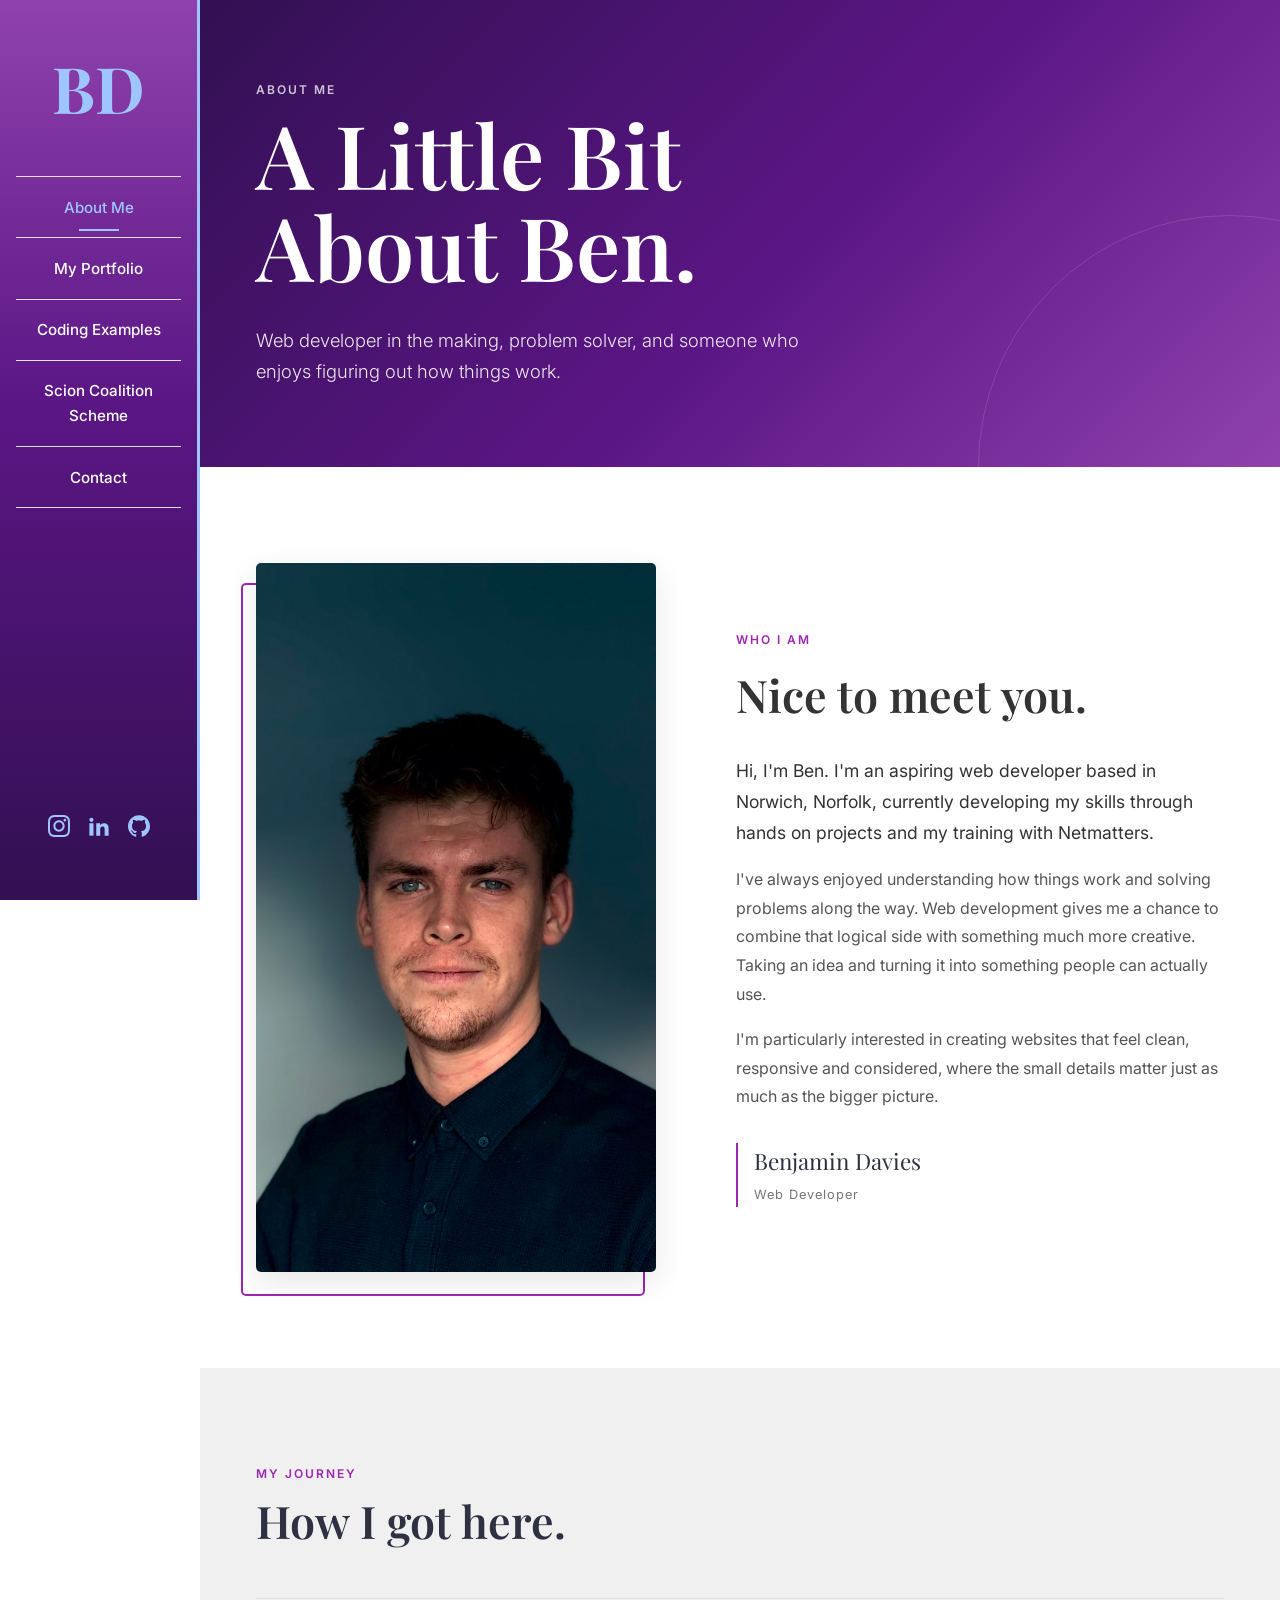
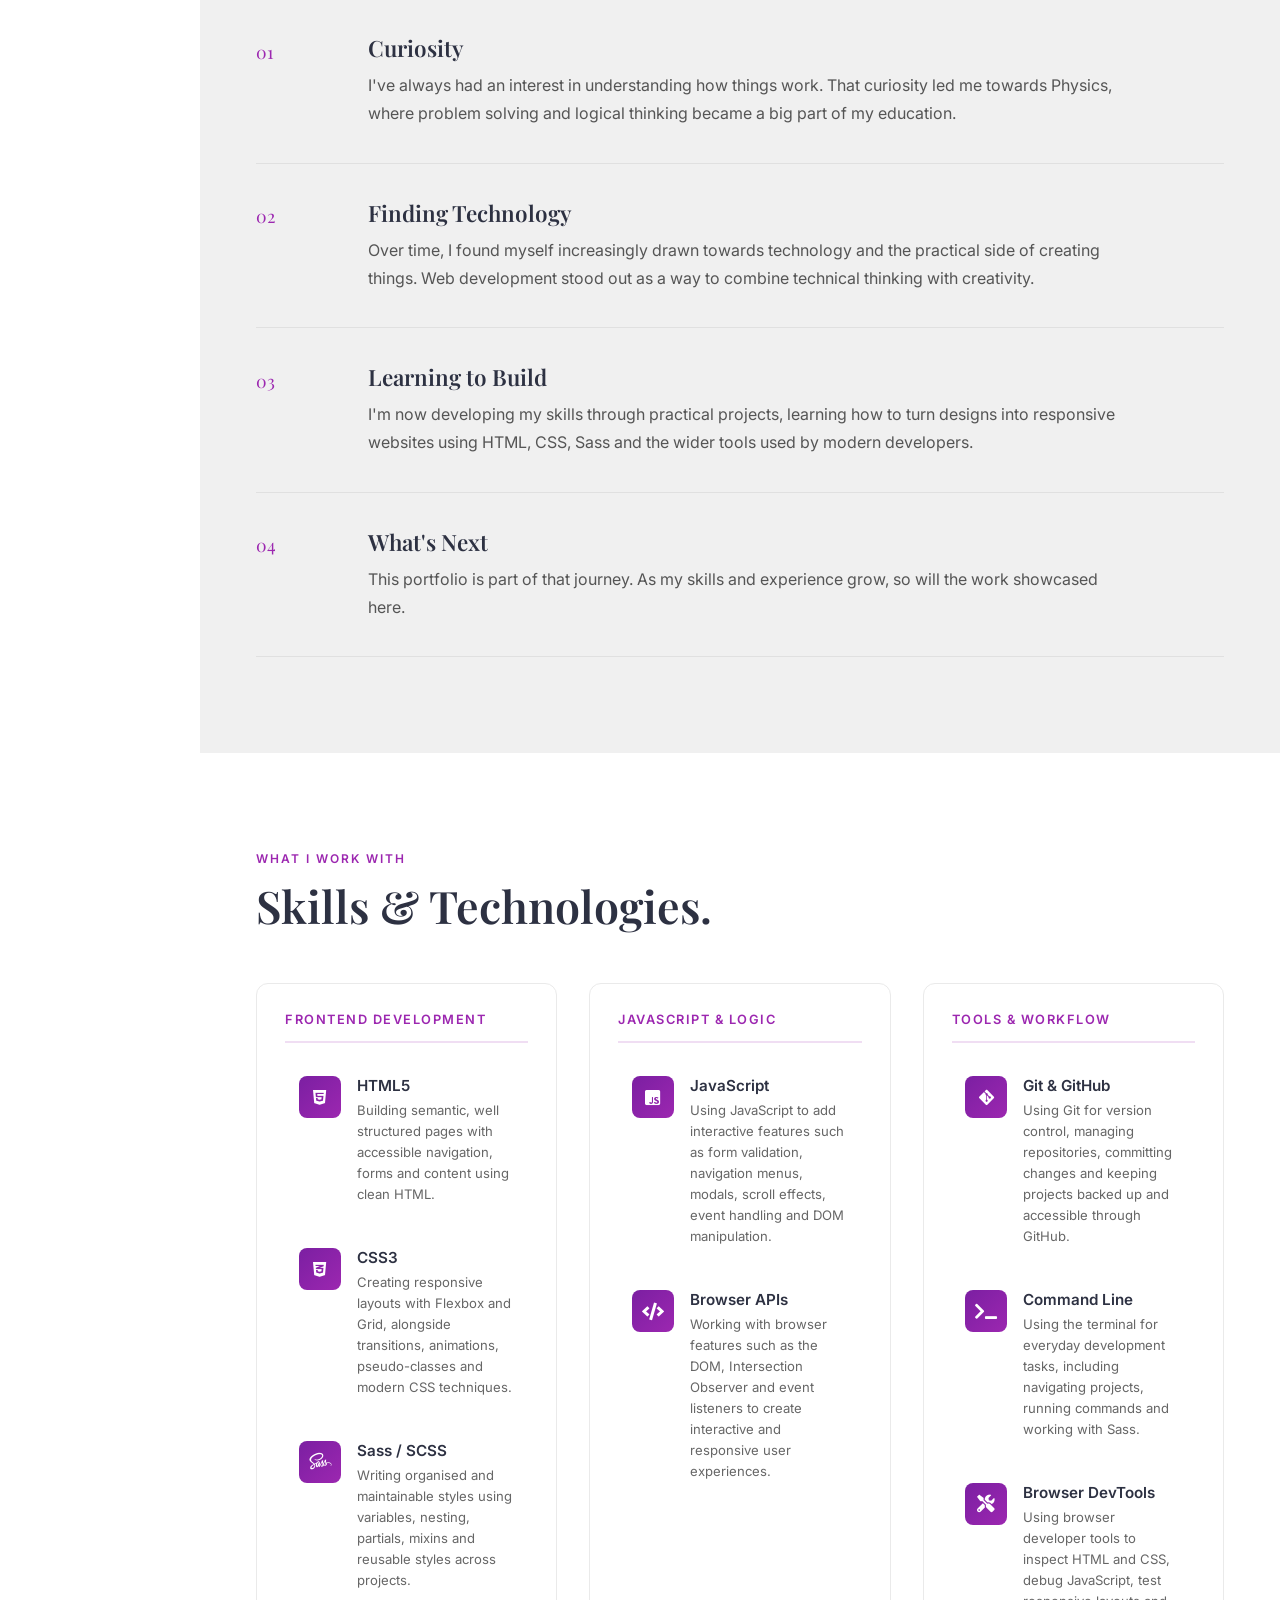
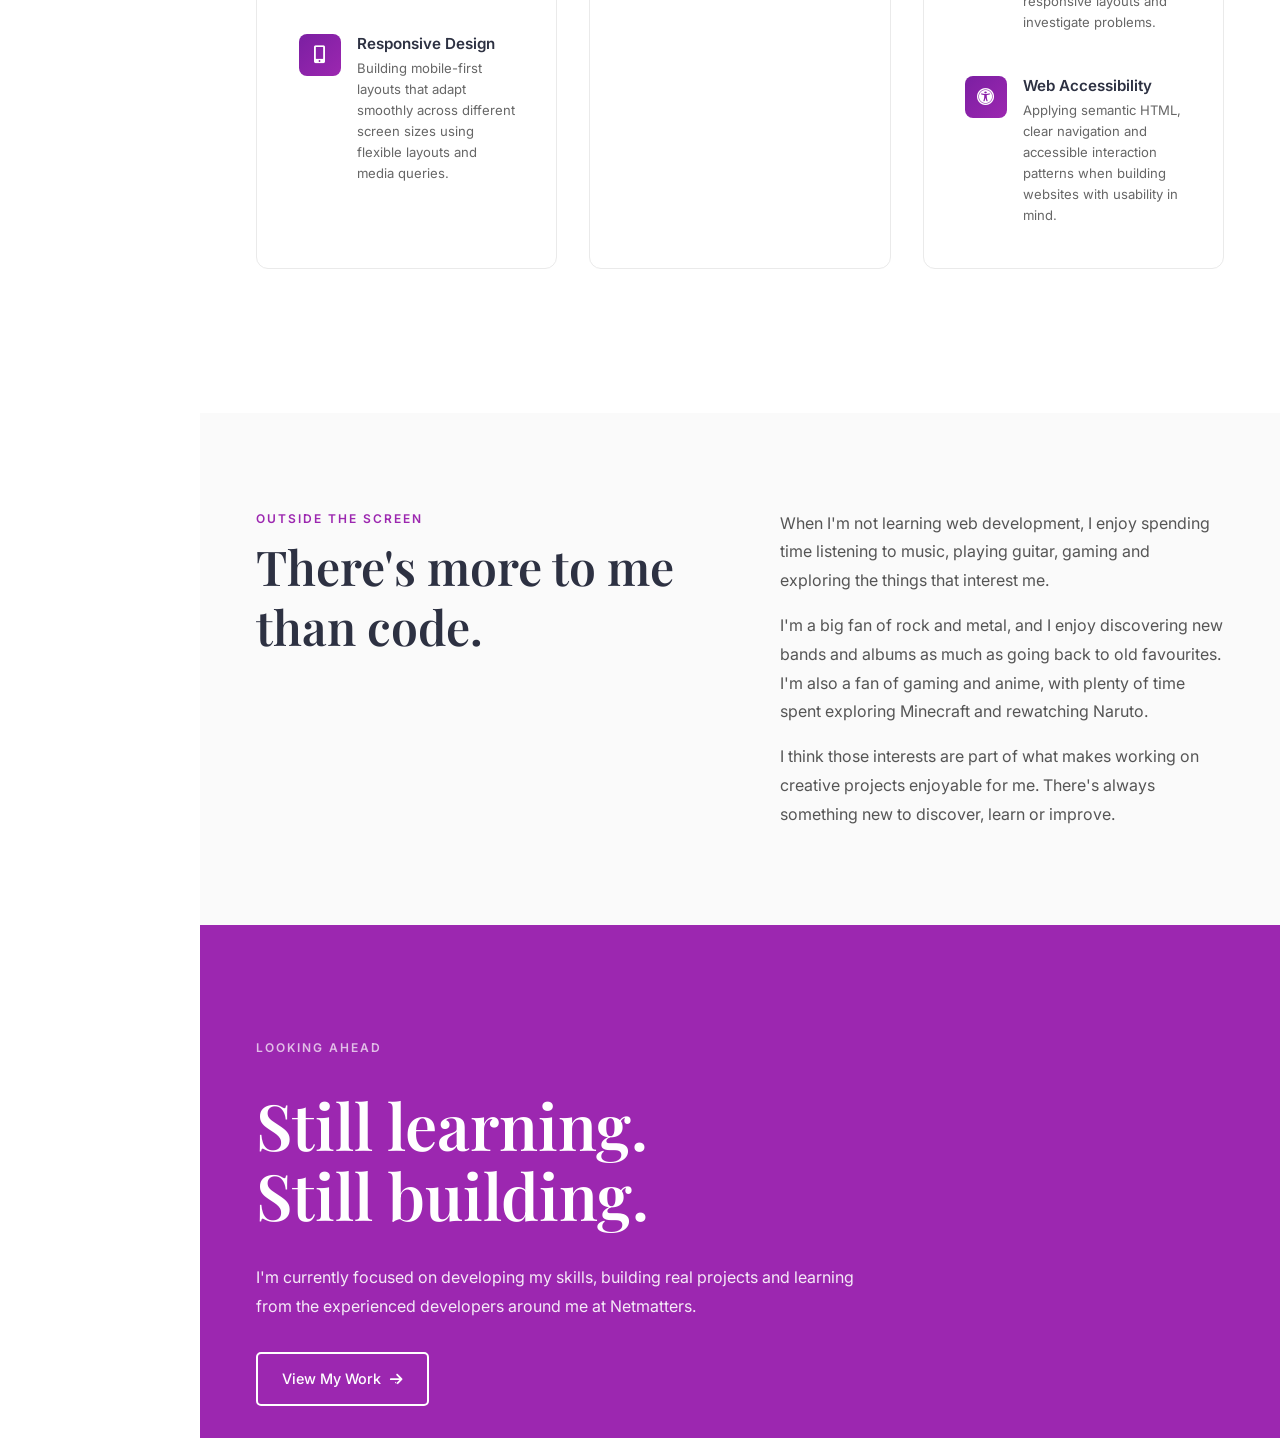
==== commit c9d3a3ac: "Added the correct live site link for the project card" ====
--- a/about.html
+++ b/about.html
@@ -47,7 +47,7 @@
         <div class="social-links">
             <a href="https://www.instagram.com/bendavies124/" target="_blank"><svg class="icon icon-instagram"><use xlink:href="#icon-instagram"></use></svg></a>
             <a href="https://www.linkedin.com/in/benjamin-davies-b351b3224/" target="_blank"><svg class="icon icon-linkedin2"><use xlink:href="#icon-linkedin2"></use></svg></a>
-            <a href="https://github.com/BenDavies620"><svg class="icon icon-github"><use xlink:href="#icon-github"></use></svg></a>
+            <a href="https://github.com/BenDavies620" target="_blank"><svg class="icon icon-github"><use xlink:href="#icon-github"></use></svg></a>
         </div>
     </aside>
     <main class="main-content">
--- a/css/application.css
+++ b/css/application.css
@@ -1 +1 @@
-@import url("https://fonts.googleapis.com/css2?family=Playfair+Display:wght@400;600;700&family=Inter:wght@300;400;500;600&display=swap");*{margin:0;padding:0;box-sizing:border-box;min-width:0}html,body{width:100%;overflow-x:hidden}html{scroll-behavior:smooth;font-size:16px}body{font-family:"Inter",sans-serif;color:#333;line-height:1.65;background-color:#fff}html.modal-open,body.modal-open{overflow:hidden}h1,h2,h3,h4{font-family:"Playfair Display",serif;font-weight:600;margin-bottom:1rem;line-height:1.3}h1{font-size:2.5rem}h2{font-size:1.8rem}h3{font-size:1.25rem}ul{list-style:none}a{text-decoration:none;color:inherit;transition:color 0.3s ease}img{max-width:100%;height:auto;display:block}input,textarea,button{font-family:inherit;font-size:1rem}p{margin-bottom:1rem}.burger-btn{display:flex;flex-direction:column;align-items:center;justify-content:center;position:fixed;top:1.2rem;left:1.2rem;z-index:1001;background:rgba(27,31,39,0.6);backdrop-filter:blur(8px);border:none;width:44px;height:44px;border-radius:8px;cursor:pointer;color:#9ec5ff;transition:all 0.3s ease;box-shadow:0 2px 10px rgba(158,181,255,0.25)}.burger-btn:hover{background:rgba(27,31,39,0.85);color:#b8c5ff;transform:translateY(-2px);box-shadow:0 4px 15px rgba(99,184,255,0.45)}.burger-btn span{display:block;width:24px;height:3px;background:currentColor;margin:2px 0}.burger-btn.open span:nth-child(1){transform:translateY(7px) rotate(45deg)}.burger-btn.open span:nth-child(2){opacity:0}.burger-btn.open span:nth-child(3){transform:translateY(-7px) rotate(-45deg)}.icon{width:22px;height:22px;fill:currentColor;display:inline-block;vertical-align:middle}.sidebar{background:#37353f;padding:1rem;text-align:center;position:relative;border-right:3px solid #7b1fa2;display:flex;flex-direction:column}.sidebar .logo{font-family:"Playfair Display",serif;font-size:4rem;font-weight:700;color:#9ec5ff;display:inline-block;margin-bottom:2rem;line-height:1}.sidebar .logo:hover{color:#fff}.sidebar .main-nav ul{margin-bottom:2rem}.sidebar .main-nav ul li{padding:0.5rem 0;border-top:1px solid #e0e0e0}.sidebar .main-nav ul li:last-child{border-bottom:1px solid #e0e0e0}.sidebar .main-nav ul li a{font-size:0.95rem;font-weight:500;color:#d8d6dd;display:block;position:relative;padding:0.25rem 0}.sidebar .main-nav ul li a:hover{color:#9ec5ff}.sidebar .main-nav ul li a.active{color:#9ec5ff}.sidebar .main-nav ul li a.active::after{content:'';position:absolute;bottom:-2px;left:50%;transform:translateX(-50%);width:60%;height:2px;background:#9ec5ff}.sidebar .social-links{gap:1rem;margin-top:auto}.sidebar .social-links a{color:#9ec5ff;display:inline-flex;align-items:center;justify-content:center;width:36px;height:36px;transition:all 0.5s ease;transform-origin:bottom center}.sidebar .social-links a .icon{fill:currentColor}.sidebar .social-links a:hover{color:#fff;transform:translateY(-5px)}@media (min-width: 992px){.burger-btn{display:none !important}.sidebar{position:fixed;top:0;left:0;width:200px;height:100vh;padding:3.5rem 1rem;align-items:center;z-index:1000}.sidebar .logo{margin-bottom:3.5rem}.sidebar .main-nav{width:100%}.sidebar .main-nav ul{margin-bottom:3.5rem}.sidebar .main-nav ul li{border-top:1px solid #e0e0e0;border-bottom:none}.sidebar .main-nav ul li:last-child{border-bottom:1px solid #e0e0e0}.sidebar .main-nav ul li a{padding:0.6rem 0}.sidebar .main-nav ul li a.active::after{width:40px}.sidebar .social-links{margin-top:auto}.main-content{margin-left:200px}}@media (max-width: 991px){.burger-btn{display:flex}.sidebar{position:fixed;top:0;left:-200px;width:200px;height:100vh;z-index:1000;transition:left 0.3s ease;box-shadow:2px 0 10px rgba(0,0,0,0.1);padding-top:5rem;overflow-y:auto}.sidebar.open{left:0}}.hero{background:url("../img/hero.jpg") center/cover no-repeat;min-height:100vh;display:flex;align-items:center;justify-content:center;text-align:center;color:white;position:relative}.hero::before{content:'';position:absolute;inset:0;background:rgba(0,0,0,0.2)}.hero-overlay{position:relative;padding:2rem;width:100%}.hero-overlay h1{font-size:2.2rem;margin-bottom:.5rem;color:white;font-weight:700}.hero-overlay p{font-size:1.2rem;margin-bottom:3.5rem;letter-spacing:1px;font-weight:300;opacity:0.95}.hero-overlay .cursor{animation:blink 1s infinite}@keyframes blink{50%{opacity:0}}.scroll-down{display:inline-flex;flex-direction:column;align-items:center;color:white;font-size:1rem;font-weight:400;position:absolute;bottom:2rem;left:50%;transform:translateX(-50%)}.scroll-down i{margin-top:0.5rem;font-size:1.2rem}.scroll-down:hover{opacity:0.8}@media (min-width: 768px){.hero-overlay h1{font-size:3.5rem}.hero-overlay p{font-size:1.4rem}}@media (min-width: 992px){.hero-overlay h1{font-size:4rem}}.portfolio{padding:3.5rem 1rem;max-width:1400px;margin:0 auto}@media (min-width: 992px){.portfolio{padding:3.5rem 3.5rem}}.projects-grid{display:grid;grid-template-columns:1fr;gap:3.5rem}@media (min-width: 768px){.projects-grid{grid-template-columns:repeat(2, 1fr);gap:2rem}}@media (min-width: 992px){.projects-grid{grid-template-columns:repeat(3, 1fr);gap:2rem 1rem}}.project-card{display:flex;flex-direction:column;transform-origin:bottom center;transition:all 0.5s ease}.project-card img{width:100%;height:auto;margin-bottom:1rem;transition:opacity 0.3s ease;box-shadow:0 2px 15px rgba(0,0,0,0.08);border-radius:5px}.project-card h3{font-size:1.6rem;margin-bottom:.5rem;color:#2d3142}.project-card .view-link{color:#3d3d3d;font-size:0.9rem;font-weight:500;display:inline-flex;align-items:center;transition:all 0.5s ease}.project-card .view-link svg{display:inline-block;width:1em;height:1em;stroke-width:0;stroke:currentColor;fill:currentColor;padding-left:0.1rem}.project-card:hover{transform:translateY(-7px)}.project-card:hover img{opacity:0.85}.project-card:hover .view-link{color:#7b1fa2}.project-modal{position:fixed;inset:0;z-index:2000;display:flex;align-items:center;justify-content:center;padding:2rem;background:rgba(0,0,0,0.75);opacity:0;visibility:hidden;pointer-events:none;transition:opacity 0.3s ease, visibility 0.3s ease}.project-modal .modal-content{position:relative;max-width:900px;max-height:90vh;overflow-y:auto;background:#f0f0f0;padding:2rem;border-radius:8px;transform:translateY(20px) scale(0.98);transition:transform 0.5s ease}.project-modal .modal-content img{box-shadow:0 2px 15px rgba(0,0,0,0.08);border-radius:8px;display:block;width:100%;max-height:500px;object-fit:cover;margin-bottom:1.5rem}.project-modal .modal-content h2{margin-bottom:1rem;color:#2d3142}.project-modal .modal-content .modal-close{position:absolute;top:1rem;right:1rem;width:40px;height:40px;border:none;border-radius:50%;background:rgba(0,0,0,0.7);color:#fff;font-size:1.8rem;line-height:1;cursor:pointer;display:flex;align-items:center;justify-content:center;transition:background 0.3s ease, transform 0.3s ease;padding:0 0 3px}.project-modal .modal-content .modal-close:hover{background:#9c27b0;transform:rotate(90deg)}.project-modal .modal-content .modal-links{display:flex;gap:1.5rem;margin-top:1.5rem}.project-modal .modal-content .modal-links a{color:#9c27b0;font-weight:600;text-decoration:none;transition:all 0.3s ease, transform 0.3s ease}.project-modal .modal-content .modal-links a:hover{color:#7b1fa2;transform:translateY(-2px);text-decoration:underline}.project-modal.show{opacity:1;visibility:visible;pointer-events:auto;transform:translateY(0) scale(1)}.contact{padding:3.5rem 1rem;max-width:1400px;margin:0 auto}@media (min-width: 992px){.contact{padding:3.5rem}}.contact-wrapper{display:grid;grid-template-columns:1fr;gap:3.5rem}@media (min-width: 992px){.contact-wrapper{grid-template-columns:1fr 2fr;gap:3.5rem;align-items:start}}.contact-info h2{font-size:2rem;margin-bottom:1rem;color:#2d3142}.contact-info p{color:#555;line-height:1.7;margin-bottom:1rem;word-break:break-word;overflow-wrap:break-word}.contact-info p:nth-child(3),.contact-info p:nth-child(4){font-size:1.3rem;font-weight:500;color:#2d3142;line-height:1.5;word-break:break-word}.contact-info p a{color:#333;text-decoration:none}.contact-info p a:hover{text-decoration:underline}.contact-form{width:100%;min-width:0}.contact-form .form-row{display:grid;grid-template-columns:1fr}@media (min-width: 576px){.contact-form .form-row{grid-template-columns:1fr 1fr;column-gap:1rem;align-items:start}}.contact-form input,.contact-form textarea{width:100%;max-width:100%;padding:0.8rem 1rem;border:1px solid #e0e0e0;background:#fff;color:#333;margin-bottom:1rem;border-radius:5px;transition:all 0.3s ease}.contact-form input::placeholder,.contact-form textarea::placeholder{color:#777}.contact-form input:focus,.contact-form textarea:focus{outline:none;box-shadow:0 0 8px #9c27b0}.contact-form input.error,.contact-form textarea.error{border:1px solid #dc3545;box-shadow:0 0 0 3px rgba(220,53,69,0.12);margin-bottom:0}.contact-form textarea{min-height:180px;resize:vertical}.contact-form .btn-submit{background:#7b1fa2;color:white;border:2px solid #7b1fa2;padding:0.8rem 3rem;font-weight:600;cursor:pointer;transition:all 0.3s ease;border-radius:5px;display:block;margin:0 auto;width:100%}.contact-form .btn-submit:hover{background:#9c27b0;border-color:#9c27b0;color:white}@media (min-width: 576px){.contact-form .btn-submit{margin:0;display:inline-block;width:fit-content}}.contact-form .form-field{display:flex;flex-direction:column}.contact-form .error-message{font-size:0.85rem;color:#dc3545;margin:0.25rem 0 1rem 0.15rem;min-height:1.2em;animation:errorSlideIn 0.2s ease}.contact-form .success-msg{background:rgba(13,150,105,0.1);border:1px solid rgba(13,150,105,0.3);color:#0f7a55;padding:0.8rem 1rem;border-radius:5px;margin-bottom:1rem;display:none;animation:successFadeIn 0.3s ease}.contact-form .success-msg.show{display:block}@keyframes errorSlideIn{from{opacity:0;transform:translateY(-4px)}to{opacity:1;transform:translateY(0)}}@keyframes successFadeIn{from{opacity:0}to{opacity:1}}.back-top-btn{position:fixed;bottom:30px;right:30px;z-index:1000;opacity:0;pointer-events:none;transition:opacity 0.3s ease}.back-top-btn .back-to-top{display:inline-flex;flex-direction:column;align-items:center;gap:4px;padding:10px 14px;color:#fff;background:#35215a;border:1px solid rgba(255,255,255,0.2);border-radius:50%;box-shadow:0 4px 15px rgba(0,0,0,0.2);font-size:0.85rem;font-weight:500;backdrop-filter:blur(8px)}.back-top-btn .back-to-top i{font-size:1.3rem;transition:transform 0.3s ease}.back-top-btn .back-to-top:hover{opacity:0.9}.back-top-btn .back-to-top:hover i{transform:translateY(-3px)}.back-top-btn.show{opacity:1;pointer-events:auto}.about-container{width:100%;max-width:1200px;margin:0 auto;padding:0 1rem}@media (min-width: 992px){.about-container{padding:0 3.5rem}}.eyebrow{font-family:"Inter",sans-serif;font-size:0.75rem;font-weight:600;letter-spacing:2px;text-transform:uppercase;color:#9c27b0;margin-bottom:.5rem}.about-me h1,.about-me h2,.about-me h3{color:#2d3142}.about-hero{min-height:45vh;display:flex;align-items:center;background:linear-gradient(135deg, #321052 0%, #5b1685 55%, #8f42ad 100%);color:white;position:relative;overflow:hidden}.about-hero::after{content:'';position:absolute;width:500px;height:500px;border-radius:50%;border:1px solid rgba(255,255,255,0.12);right:-200px;bottom:-250px}.about-hero .about-hero-content{width:100%;max-width:1200px;margin:0 auto;padding:3.5rem 1rem;position:relative;z-index:1}@media (min-width: 992px){.about-hero .about-hero-content{padding:5rem 3.5rem}}.about-hero .eyebrow{color:rgba(255,255,255,0.75)}.about-hero h1{color:white;font-size:3rem;line-height:1.05;margin-bottom:2rem}@media (min-width: 768px){.about-hero h1{font-size:4.5rem}}@media (min-width: 992px){.about-hero h1{font-size:5.5rem}}.about-hero .about-hero-intro{max-width:550px;font-size:1rem;line-height:1.7;font-weight:300;color:rgba(255,255,255,0.9);margin-bottom:0}@media (min-width: 768px){.about-hero .about-hero-intro{font-size:1.15rem}}.about-introduction{padding:4rem 0}@media (min-width: 768px){.about-introduction{padding:6rem 0}}.about-introduction-grid{display:grid;grid-template-columns:1fr;gap:3.5rem;align-items:center}@media (min-width: 768px){.about-introduction-grid{grid-template-columns:0.85fr 1.15fr;gap:4rem}}@media (min-width: 992px){.about-introduction-grid{grid-template-columns:0.9fr 1.1fr;gap:5rem}}.about-introduction-image{position:relative;max-width:500px}.about-introduction-image img{width:100%;height:auto;border-radius:5px;box-shadow:0 10px 30px rgba(0,0,0,0.1)}.about-introduction-image::before{content:'';position:absolute;top:20px;left:-15px;width:100%;height:100%;border:2px solid #9c27b0;border-radius:5px;z-index:-1}.about-introduction-content h2{font-size:2.2rem;margin-bottom:2rem}@media (min-width: 768px){.about-introduction-content h2{font-size:2.8rem}}.about-introduction-content p{color:#555;line-height:1.8;margin-bottom:1rem}.about-introduction-content .lead{font-size:1.1rem;color:#333;line-height:1.75}.about-introduction-content .eyebrow{color:#9c27b0}.about-introduction-signature{margin-top:2rem;padding-left:1rem;border-left:2px solid #9c27b0}.about-introduction-signature span{display:block;font-family:"Playfair Display",serif;font-size:1.4rem;color:#2d3142}.about-introduction-signature small{color:#777;font-size:0.8rem;letter-spacing:1px}.about-journey{padding:4rem 0;background:#f0f0f0}@media (min-width: 768px){.about-journey{padding:6rem 0}}.section-heading{margin-bottom:3rem}.section-heading h2{color:#2d3142;font-size:2.2rem}@media (min-width: 768px){.section-heading h2{font-size:2.8rem}}.journey-content{border-top:1px solid #e0e0e0}.journey-item{display:grid;grid-template-columns:50px 1fr;gap:1rem;padding:2rem 0;border-bottom:1px solid #e0e0e0}@media (min-width: 768px){.journey-item{grid-template-columns:80px 1fr;gap:2rem;padding:2.2rem 0}}.journey-item .journey-number{font-family:"Playfair Display",serif;font-size:1.1rem;color:#9c27b0;padding-top:0.15rem}.journey-item h3{color:#2d3142;font-size:1.4rem;margin-bottom:.5rem}.journey-item p{max-width:750px;color:#555;line-height:1.75;margin-bottom:0}.journey-item:nth-child(1){transition-delay:0.25s}.journey-item:nth-child(2){transition-delay:0.5s}.journey-item:nth-child(3){transition-delay:0.75s}.journey-item:nth-child(4){transition-delay:1s}.about-skills{padding:4rem 0}@media (min-width: 768px){.about-skills{padding:6rem 0}}.skills-list{display:grid;grid-template-columns:1fr;border-top:1px solid #e0e0e0}@media (min-width: 768px){.skills-list{grid-template-columns:1fr 1fr;column-gap:3rem}}.skill-item{display:grid;grid-template-columns:45px 1fr;gap:1rem;padding:2rem 0;border-bottom:1px solid #e0e0e0}.skill-item .skill-number{font-family:"Playfair Display",serif;color:#9c27b0;font-size:1rem}.skill-item h3{color:#2d3142;font-size:1.3rem;margin-bottom:0.4rem}.skill-item p{color:#666;font-size:0.9rem;line-height:1.7;margin-bottom:0}.about-beyond{padding:4rem 0;background:#fafafa}@media (min-width: 768px){.about-beyond{padding:6rem 0}}.about-beyond-grid{display:grid;grid-template-columns:1fr;gap:3.5rem}@media (min-width: 768px){.about-beyond-grid{grid-template-columns:1fr 1fr;gap:5rem;align-items:start}}.about-beyond-heading h2{color:#2d3142;font-size:2.2rem;line-height:1.25}@media (min-width: 768px){.about-beyond-heading h2{font-size:3rem}}.about-beyond-content p{color:#555;line-height:1.8;margin-bottom:1rem}.about-beyond-content p:last-child{margin-bottom:0}.about-next{padding:5rem 0 2rem;background:#9c27b0;color:white}@media (min-width: 768px){.about-next{padding:7rem 0 2rem}}.about-next-content{max-width:750px}.about-next-content .eyebrow{color:rgba(255,255,255,0.7)}.about-next-content h2{color:white;font-size:2.8rem;line-height:1.1;margin-bottom:2rem}@media (min-width: 768px){.about-next-content h2{font-size:4rem}}.about-next-content p{max-width:600px;color:rgba(255,255,255,0.9);line-height:1.8;margin-bottom:2rem}.about-button{display:inline-flex;align-items:center;gap:0.5rem;padding:0.8rem 1.5rem;border:2px solid white;color:white;font-size:0.9rem;font-weight:500;border-radius:5px;transition:all 0.3s ease}.about-button svg{width:0.9rem;height:0.9rem}.about-button:hover{background:white;color:#9c27b0}.reveal{opacity:0;transform:translateY(40px);transition:opacity 2s ease, transform 2s ease}.reveal.active{opacity:1;transform:translateY(0)}.reveal-left{opacity:0;transform:translateX(-60px);transition:opacity 1s ease, transform 1s ease}.reveal-left.active{opacity:1;transform:translateX(0)}.scs-container{width:100%;max-width:1200px;margin:0 auto;padding:0 1rem}@media (min-width: 992px){.scs-container{padding:0 3.5rem}}.scs-hero{min-height:45vh;position:relative;overflow:hidden;display:flex;align-items:center;background:linear-gradient(135deg, #321052 0%, #5b1685 55%, #8f42ad 100%);color:white}.scs-hero-content{width:100%;max-width:1200px;margin:0 auto;padding:4rem 1rem;position:relative;z-index:2}@media (min-width: 768px){.scs-hero-content{padding:5rem 2rem}}@media (min-width: 992px){.scs-hero-content{padding:5rem 3.5rem}}.scs-hero-content .eyebrow{color:rgba(255,255,255,0.7)}.scs-hero-content h1{color:white;font-size:3rem;line-height:1.05;margin-bottom:2rem}@media (min-width: 768px){.scs-hero-content h1{font-size:4.5rem}}@media (min-width: 992px){.scs-hero-content h1{font-size:5.5rem}}.scs-hero-content>p:last-child{max-width:550px;color:rgba(255,255,255,0.9);font-size:1rem;line-height:1.7;margin-bottom:0}@media (min-width: 768px){.scs-hero-content>p:last-child{font-size:1.1rem}}.scs-hero-shapes span{position:absolute;display:block;border:1px solid rgba(255,255,255,0.18);border-radius:50%}.scs-hero-shapes span:nth-child(1){width:300px;height:300px;right:-150px;top:-100px}.scs-hero-shapes span:nth-child(2){width:450px;height:450px;right:-225px;top:-175px}.scs-hero-shapes span:nth-child(3){width:600px;height:600px;right:-300px;top:-250px}.scs-introduction{padding:4rem 0}@media (min-width: 768px){.scs-introduction{padding:6rem 0}}.scs-introduction .section-heading{margin-bottom:3rem}.scs-introduction .section-heading .eyebrow{margin-bottom:.5rem}.scs-introduction .section-heading h2{color:#2d3142;font-size:2.2rem;line-height:1.2}@media (min-width: 768px){.scs-introduction .section-heading h2{font-size:3rem}}.scs-introduction .section-heading h2{color:#2d3142;font-size:2.2rem;line-height:1.2}@media (min-width: 768px){.scs-introduction .section-heading h2{font-size:3rem}}.scs-introduction-content{max-width:800px}.scs-introduction-content p{color:#555;line-height:1.8;margin-bottom:1rem}.scs-introduction-content p:last-child{margin-bottom:0}.scs-treehouse{padding:4rem 0;background:#f0f0f0}@media (min-width: 768px){.scs-treehouse{padding:6rem 0}}.scs-treehouse-grid{display:grid;grid-template-columns:1fr;gap:3rem}@media (min-width: 768px){.scs-treehouse-grid{grid-template-columns:0.8fr 1.2fr;gap:5rem}}.scs-treehouse-grid h2{color:#2d3142;font-size:3rem}@media (min-width: 768px){.scs-treehouse-grid h2{font-size:4rem}}.scs-treehouse-content p{color:#555;line-height:1.8;margin-bottom:1rem}.treehouse-score{display:flex;flex-direction:column;padding:1rem 0;margin-top:2rem;border-top:1px solid #e0e0e0;border-bottom:1px solid #e0e0e0}.treehouse-score span{font-size:0.75rem;text-transform:uppercase;letter-spacing:1.5px;color:#777;margin-bottom:0.3rem}.treehouse-score strong{font-family:"Playfair Display",serif;font-size:2.2rem;color:#9c27b0}.scs-link{display:inline-flex;align-items:center;gap:1rem;margin-top:2rem;color:#9c27b0;font-weight:600;transition:gap 0.3s ease}.scs-link span{font-size:1.3rem}.scs-link:hover{gap:1.4rem;text-decoration:underline}.scs-netmatters{padding:4rem 0 2rem}@media (min-width: 768px){.scs-netmatters{padding:6rem 0 2rem}}.netmatters-facts{display:grid;grid-template-columns:1fr;border-top:1px solid #e0e0e0;margin-bottom:3rem}@media (min-width: 576px){.netmatters-facts{grid-template-columns:1fr 1fr}}@media (min-width: 768px){.netmatters-facts{grid-template-columns:repeat(4, 1fr)}}.netmatters-fact{min-width:0;padding:2rem 1rem;border-bottom:1px solid #e0e0e0}@media (min-width: 768px){.netmatters-fact{padding:2rem 1.5rem;border-right:1px solid #e0e0e0}.netmatters-fact:last-child{border-right:none}}.netmatters-fact strong{display:block;font-family:"Playfair Display",serif;font-size:1.8rem;color:#9c27b0;margin-bottom:0.5rem}.netmatters-fact span{display:block;color:#666;font-size:0.85rem;line-height:1.5}.netmatters-description{max-width:800px;margin-left:auto;margin-bottom:4rem}.netmatters-description p{color:#555;line-height:1.8;margin-bottom:1rem}.netmatters-description p:last-child{margin-bottom:0}.netmatters-awards{display:grid;grid-template-columns:1fr;gap:0;border-top:1px solid #e0e0e0}@media (min-width: 768px){.netmatters-awards{grid-template-columns:1fr 1fr}}.netmatters-awards>div{padding:2rem 0;border-bottom:1px solid #e0e0e0}@media (min-width: 768px){.netmatters-awards>div{padding:2rem}.netmatters-awards>div:first-child{padding-left:0;padding-right:2rem}.netmatters-awards>div:last-child{padding-right:0;padding-left:2rem;border-left:1px solid #e0e0e0}}.netmatters-awards>div span{display:block;font-size:0.7rem;text-transform:uppercase;letter-spacing:1.5px;color:#9c27b0;margin-bottom:0.5rem}.netmatters-awards>div h3{color:#2d3142;font-size:1.2rem}.coding-container{width:100%;max-width:1000px;margin:0 auto;padding:0 1rem}@media (min-width: 992px){.coding-container{padding:0 3.5rem}}.coding-hero{min-height:45vh;position:relative;display:flex;align-items:center;color:white;background:linear-gradient(135deg, #321052 0%, #5b1685 55%, #8f42ad 100%)}.coding-hero-content{width:100%;max-width:1000px;margin:0 auto;padding:4rem 1rem}@media (min-width: 768px){.coding-hero-content{padding:5rem 2rem}}@media (min-width: 992px){.coding-hero-content{padding:5rem 3.5rem}}.coding-hero-content .eyebrow{color:rgba(255,255,255,0.65)}.coding-hero-content h1{color:white;font-size:3rem;line-height:1.05;margin-bottom:2rem}@media (min-width: 768px){.coding-hero-content h1{font-size:4.5rem}}@media (min-width: 992px){.coding-hero-content h1{font-size:5rem}}.coding-hero-content>p:last-child{max-width:550px;color:rgba(255,255,255,0.8);line-height:1.7;margin-bottom:0}.coding-hero-shapes span{position:absolute;display:block;border:1px solid rgba(255,255,255,0.18);border-radius:50%}.coding-hero-shapes span:nth-child(1){width:300px;height:300px;right:-150px;top:-100px}.coding-hero-shapes span:nth-child(2){width:450px;height:450px;right:-225px;top:-175px}.coding-coming-soon{padding:4rem 0}@media (min-width: 768px){.coding-coming-soon{padding:7rem 0}}.coding-message .eyebrow{margin-bottom:.5rem;color:#9c27b0}.coding-message h2{color:#2d3142;font-size:3rem;margin-bottom:1rem}.coding-message p{color:#555;line-height:1.8;margin-bottom:2rem}.coding-message a{display:inline-flex;align-items:center;gap:0.25rem;color:#7b1fa2;font-weight:600;transition:gap 0.3s ease}.coding-message a svg{display:inline-block;width:1em;height:1em;stroke-width:0;stroke:currentColor;fill:currentColor;padding-left:0.1rem}.coding-message a:hover{text-decoration:underline}.skills-badges{padding:3.5rem 1rem;margin:0 auto;background:#fafafa}@media (min-width: 992px){.skills-badges{padding:4rem 3.5rem}}.skills-badges-container{max-width:1100px;margin:0 auto;text-align:center}.skills-badges-heading{margin-bottom:2.5rem}.skills-badges-heading h2{color:#2d3142;font-size:2rem;margin-bottom:0.75rem}@media (min-width: 768px){.skills-badges-heading h2{font-size:2.5rem}}.badges-grid{display:grid;grid-template-columns:repeat(2, 1fr);gap:1rem;margin-bottom:2rem}@media (min-width: 576px){.badges-grid{grid-template-columns:repeat(5, 1fr)}}@media (min-width: 768px){.badges-grid{grid-template-columns:repeat(5, 1fr);gap:1.25rem}}.badge-item{display:flex;flex-direction:column;align-items:center;gap:.5rem;padding:1.25rem 0.75rem;background:#fff;border-radius:10px;border:1px solid #eaeaea;transition:all 0.35s ease;cursor:default}.badge-item:hover{transform:translateY(-5px);border-color:#9c27b0;box-shadow:0 8px 25px rgba(156,39,176,0.12)}.badge-item:hover i{color:#9c27b0;transform:scale(1.1)}.badge-item i{font-size:2rem;color:#7b1fa2;transition:color 0.3s ease, transform 0.3s ease}.badge-item span{font-size:0.85rem;font-weight:500;color:#444}.skills-badges-link{display:inline-flex;align-items:center;gap:0.4rem;color:#7b1fa2;font-weight:600;font-size:0.95rem;transition:gap 0.3s ease, color 0.3s ease}.skills-badges-link:hover{gap:0.8rem;color:#9c27b0}.skills-badges-link svg{width:1em;height:1em;fill:currentColor}.skills-categories{display:grid;grid-template-columns:1fr;gap:2.5rem;margin-bottom:3rem}@media (min-width: 992px){.skills-categories{grid-template-columns:repeat(3, 1fr);gap:2rem}}.skills-category{background:#fff;border:1px solid #eaeaea;border-radius:12px;padding:1.75rem;transition:all 0.35s ease}.skills-category:hover{box-shadow:0 8px 30px rgba(0,0,0,0.06);transform:translateY(-3px)}.category-title{font-family:"Inter",sans-serif;font-size:0.8rem;font-weight:600;letter-spacing:1.5px;text-transform:uppercase;color:#9c27b0;margin-bottom:1.25rem;padding-bottom:0.75rem;border-bottom:2px solid rgba(156,39,176,0.15)}.skills-grid{display:flex;flex-direction:column;gap:1rem}.skill-card{display:flex;gap:1rem;padding:0.85rem;border-radius:8px;transition:background 0.3s ease}.skill-card:hover{background:#faf5fc}.skill-card-icon{flex-shrink:0;width:42px;height:42px;display:flex;align-items:center;justify-content:center;background:linear-gradient(135deg, #7b1fa2, #9c27b0);color:#fff;border-radius:8px;font-size:1.1rem}.skill-card-content h4{font-family:"Inter",sans-serif;font-size:0.95rem;font-weight:600;color:#2d3142;margin-bottom:0.25rem}.skill-card-content p{font-size:0.82rem;color:#666;line-height:1.6;margin-bottom:0}
+@import url("https://fonts.googleapis.com/css2?family=Playfair+Display:wght@400;600;700&family=Inter:wght@300;400;500;600&display=swap");*{margin:0;padding:0;box-sizing:border-box;min-width:0}html,body{width:100%;overflow-x:hidden}html{scroll-behavior:smooth;font-size:16px}body{font-family:"Inter",sans-serif;color:#333;line-height:1.65;background-color:#fff}html.modal-open,body.modal-open{overflow:hidden}h1,h2,h3,h4{font-family:"Playfair Display",serif;font-weight:600;margin-bottom:1rem;line-height:1.3}h1{font-size:2.5rem}h2{font-size:1.8rem}h3{font-size:1.25rem}ul{list-style:none}a{text-decoration:none;color:inherit;transition:color 0.3s ease}img{max-width:100%;height:auto;display:block}input,textarea,button{font-family:inherit;font-size:1rem}p{margin-bottom:1rem}.burger-btn{display:flex;flex-direction:column;align-items:center;justify-content:center;position:fixed;top:1.2rem;left:1.2rem;z-index:1001;background:rgba(27,31,39,0.6);backdrop-filter:blur(8px);border:none;width:44px;height:44px;border-radius:8px;cursor:pointer;color:#9ec5ff;transition:all 0.3s ease;box-shadow:0 2px 10px rgba(158,181,255,0.25)}.burger-btn:hover{background:rgba(27,31,39,0.85);color:#b8c5ff;transform:translateY(-2px);box-shadow:0 4px 15px rgba(99,184,255,0.45)}.burger-btn span{display:block;width:24px;height:3px;background:currentColor;margin:2px 0}.burger-btn.open span:nth-child(1){transform:translateY(7px) rotate(45deg)}.burger-btn.open span:nth-child(2){opacity:0}.burger-btn.open span:nth-child(3){transform:translateY(-7px) rotate(-45deg)}.icon{width:22px;height:22px;fill:currentColor;display:inline-block;vertical-align:middle}.sidebar{background:linear-gradient(0deg, #321052 0%, #5b1685 55%, #8f42ad 100%);padding:1rem;text-align:center;position:relative;border-right:3px solid #9ec5ff;display:flex;flex-direction:column}.sidebar .logo{font-family:"Playfair Display",serif;font-size:4rem;font-weight:700;color:#9ec5ff;display:inline-block;margin-bottom:2rem;line-height:1}.sidebar .logo:hover{color:#fff}.sidebar .main-nav ul{margin-bottom:2rem}.sidebar .main-nav ul li{padding:0.5rem 0;border-top:1px solid #e0e0e0}.sidebar .main-nav ul li:last-child{border-bottom:1px solid #e0e0e0}.sidebar .main-nav ul li a{font-size:0.95rem;font-weight:500;color:#fff;display:block;position:relative;padding:0.25rem 0}.sidebar .main-nav ul li a:hover{color:#9ec5ff}.sidebar .main-nav ul li a.active{color:#9ec5ff}.sidebar .main-nav ul li a.active::after{content:'';position:absolute;bottom:-2px;left:50%;transform:translateX(-50%);width:60%;height:2px;background:#9ec5ff}.sidebar .social-links{gap:1rem;margin-top:auto}.sidebar .social-links a{color:#9ec5ff;display:inline-flex;align-items:center;justify-content:center;width:36px;height:36px;transition:all 0.3s ease;transform-origin:bottom center}.sidebar .social-links a .icon{fill:currentColor}.sidebar .social-links a:hover{color:#fff;transform:translateY(-5px)}@media (min-width: 992px){.burger-btn{display:none !important}.sidebar{position:fixed;top:0;left:0;width:200px;height:100vh;padding:3.5rem 1rem;align-items:center;z-index:1000}.sidebar .logo{margin-bottom:3.5rem}.sidebar .main-nav{width:100%}.sidebar .main-nav ul{margin-bottom:3.5rem}.sidebar .main-nav ul li{border-top:1px solid #e0e0e0;border-bottom:none}.sidebar .main-nav ul li:last-child{border-bottom:1px solid #e0e0e0}.sidebar .main-nav ul li a{padding:0.6rem 0}.sidebar .main-nav ul li a.active::after{width:40px}.sidebar .social-links{margin-top:auto}.main-content{margin-left:200px}}@media (max-width: 991px){.burger-btn{display:flex}.sidebar{position:fixed;top:0;left:-200px;width:200px;height:100vh;z-index:1000;transition:left 0.3s ease;box-shadow:2px 0 10px rgba(0,0,0,0.1);padding-top:5rem;overflow-y:auto}.sidebar.open{left:0}}.hero{background:url("../img/hero.jpg") center/cover no-repeat;min-height:100vh;display:flex;align-items:center;justify-content:center;text-align:center;color:white;position:relative}.hero::before{content:'';position:absolute;inset:0;background:rgba(0,0,0,0.2)}.hero-overlay{position:relative;padding:2rem;width:100%}.hero-overlay h1{font-size:2.2rem;margin-bottom:.5rem;color:white;font-weight:700}.hero-overlay p{font-size:1.2rem;margin-bottom:3.5rem;letter-spacing:1px;font-weight:300;opacity:0.95}.hero-overlay .cursor{animation:blink 1s infinite}@keyframes blink{50%{opacity:0}}.scroll-down{display:inline-flex;flex-direction:column;align-items:center;color:white;font-size:1rem;font-weight:400;position:absolute;bottom:2rem;left:50%;transform:translateX(-50%)}.scroll-down i{margin-top:0.5rem;font-size:1.2rem}.scroll-down:hover{opacity:0.8}@media (min-width: 768px){.hero-overlay h1{font-size:3.5rem}.hero-overlay p{font-size:1.4rem}}@media (min-width: 992px){.hero-overlay h1{font-size:4rem}}.portfolio{padding:3.5rem 1rem;max-width:1400px;margin:0 auto}@media (min-width: 992px){.portfolio{padding:3.5rem 3.5rem}}.projects-grid{display:grid;grid-template-columns:1fr;gap:3.5rem}@media (min-width: 768px){.projects-grid{grid-template-columns:repeat(2, 1fr);gap:2rem}}@media (min-width: 992px){.projects-grid{grid-template-columns:repeat(3, 1fr);gap:2rem 1rem}}.project-card{display:flex;flex-direction:column;transform-origin:bottom center;transition:all 0.5s ease}.project-card img{width:100%;height:auto;margin-bottom:1rem;transition:opacity 0.3s ease;box-shadow:0 2px 15px rgba(0,0,0,0.08);border-radius:5px}.project-card h3{font-size:1.6rem;margin-bottom:.5rem;color:#2d3142}.project-card .view-link{color:#3d3d3d;font-size:0.9rem;font-weight:500;display:inline-flex;align-items:center;transition:all 0.5s ease}.project-card .view-link svg{display:inline-block;width:1em;height:1em;stroke-width:0;stroke:currentColor;fill:currentColor;padding-left:0.1rem}.project-card:hover{transform:translateY(-7px)}.project-card:hover img{opacity:0.85}.project-card:hover .view-link{color:#7b1fa2}.project-modal{position:fixed;inset:0;z-index:2000;display:flex;align-items:center;justify-content:center;padding:2rem;background:rgba(0,0,0,0.75);opacity:0;visibility:hidden;pointer-events:none;transition:opacity 0.3s ease, visibility 0.3s ease}.project-modal .modal-content{position:relative;max-width:900px;max-height:90vh;overflow-y:auto;background:#f0f0f0;padding:2rem;border-radius:8px;transform:translateY(20px) scale(0.98);transition:transform 0.5s ease}.project-modal .modal-content img{box-shadow:0 2px 15px rgba(0,0,0,0.08);border-radius:8px;display:block;width:100%;max-height:500px;object-fit:cover;margin-bottom:1.5rem}.project-modal .modal-content h2{margin-bottom:1rem;color:#2d3142}.project-modal .modal-content .modal-close{position:absolute;top:1rem;right:1rem;width:40px;height:40px;border:none;border-radius:50%;background:rgba(0,0,0,0.7);color:#fff;font-size:1.8rem;line-height:1;cursor:pointer;display:flex;align-items:center;justify-content:center;transition:background 0.3s ease, transform 0.3s ease;padding:0 0 3px}.project-modal .modal-content .modal-close:hover{background:#9c27b0;transform:rotate(90deg)}.project-modal .modal-content .modal-links{display:flex;gap:1.5rem;margin-top:1.5rem}.project-modal .modal-content .modal-links a{color:#9c27b0;font-weight:600;text-decoration:none;transition:all 0.3s ease, transform 0.3s ease}.project-modal .modal-content .modal-links a:hover{color:#7b1fa2;transform:translateY(-2px);text-decoration:underline}.project-modal.show{opacity:1;visibility:visible;pointer-events:auto;transform:translateY(0) scale(1)}.contact{padding:3.5rem 1rem;max-width:1400px;margin:0 auto}@media (min-width: 992px){.contact{padding:3.5rem}}.contact-wrapper{display:grid;grid-template-columns:1fr;gap:3.5rem}@media (min-width: 992px){.contact-wrapper{grid-template-columns:1fr 2fr;gap:3.5rem;align-items:start}}.contact-info h2{font-size:2rem;margin-bottom:1rem;color:#2d3142}.contact-info p{color:#555;line-height:1.7;margin-bottom:1rem;word-break:break-word;overflow-wrap:break-word}.contact-info p:nth-child(3),.contact-info p:nth-child(4){font-size:1.3rem;font-weight:500;color:#2d3142;line-height:1.5;word-break:break-word}.contact-info p a{color:#333;text-decoration:none}.contact-info p a:hover{text-decoration:underline}.contact-form{width:100%;min-width:0}.contact-form .form-row{display:grid;grid-template-columns:1fr}@media (min-width: 576px){.contact-form .form-row{grid-template-columns:1fr 1fr;column-gap:1rem;align-items:start}}.contact-form input,.contact-form textarea{width:100%;max-width:100%;padding:0.8rem 1rem;border:1px solid #e0e0e0;background:#fff;color:#333;margin-bottom:1rem;border-radius:5px;transition:all 0.3s ease}.contact-form input::placeholder,.contact-form textarea::placeholder{color:#777}.contact-form input:focus,.contact-form textarea:focus{outline:none;box-shadow:0 0 8px #9c27b0}.contact-form input.error,.contact-form textarea.error{border:1px solid #dc3545;box-shadow:0 0 0 3px rgba(220,53,69,0.12);margin-bottom:0}.contact-form textarea{min-height:180px;resize:vertical}.contact-form .btn-submit{background:#7b1fa2;color:white;border:2px solid #7b1fa2;padding:0.8rem 3rem;font-weight:600;cursor:pointer;transition:all 0.3s ease;border-radius:5px;display:block;margin:0 auto;width:100%}.contact-form .btn-submit:hover{background:#9c27b0;border-color:#9c27b0;color:white}@media (min-width: 576px){.contact-form .btn-submit{margin:0;display:inline-block;width:fit-content}}.contact-form .form-field{display:flex;flex-direction:column}.contact-form .error-message{font-size:0.85rem;color:#dc3545;margin:0.25rem 0 1rem 0.15rem;min-height:1.2em;animation:errorSlideIn 0.2s ease}.contact-form .success-msg{background:rgba(13,150,105,0.1);border:1px solid rgba(13,150,105,0.3);color:#0f7a55;padding:0.8rem 1rem;border-radius:5px;margin-bottom:1rem;display:none;animation:successFadeIn 0.3s ease}.contact-form .success-msg.show{display:block}@keyframes errorSlideIn{from{opacity:0;transform:translateY(-4px)}to{opacity:1;transform:translateY(0)}}@keyframes successFadeIn{from{opacity:0}to{opacity:1}}.back-top-btn{position:fixed;bottom:30px;right:30px;z-index:1000;opacity:0;pointer-events:none;transition:opacity 0.3s ease}.back-top-btn .back-to-top{display:inline-flex;flex-direction:column;align-items:center;gap:4px;padding:10px 14px;color:#fff;background:#35215a;border:1px solid rgba(255,255,255,0.2);border-radius:50%;box-shadow:0 4px 15px rgba(0,0,0,0.2);font-size:0.85rem;font-weight:500;backdrop-filter:blur(8px)}.back-top-btn .back-to-top i{font-size:1.3rem;transition:transform 0.3s ease}.back-top-btn .back-to-top:hover{opacity:0.9}.back-top-btn .back-to-top:hover i{transform:translateY(-3px)}.back-top-btn.show{opacity:1;pointer-events:auto}.about-container{width:100%;max-width:1200px;margin:0 auto;padding:0 1rem}@media (min-width: 992px){.about-container{padding:0 3.5rem}}.eyebrow{font-family:"Inter",sans-serif;font-size:0.75rem;font-weight:600;letter-spacing:2px;text-transform:uppercase;color:#9c27b0;margin-bottom:.5rem}.about-me h1,.about-me h2,.about-me h3{color:#2d3142}.about-hero{min-height:45vh;display:flex;align-items:center;background:linear-gradient(135deg, #321052 0%, #5b1685 55%, #8f42ad 100%);color:white;position:relative;overflow:hidden}.about-hero::after{content:'';position:absolute;width:500px;height:500px;border-radius:50%;border:1px solid rgba(255,255,255,0.12);right:-200px;bottom:-250px}.about-hero .about-hero-content{width:100%;max-width:1200px;margin:0 auto;padding:3.5rem 1rem;position:relative;z-index:1}@media (min-width: 992px){.about-hero .about-hero-content{padding:5rem 3.5rem}}.about-hero .eyebrow{color:rgba(255,255,255,0.75)}.about-hero h1{color:white;font-size:3rem;line-height:1.05;margin-bottom:2rem}@media (min-width: 768px){.about-hero h1{font-size:4.5rem}}@media (min-width: 992px){.about-hero h1{font-size:5.5rem}}.about-hero .about-hero-intro{max-width:550px;font-size:1rem;line-height:1.7;font-weight:300;color:rgba(255,255,255,0.9);margin-bottom:0}@media (min-width: 768px){.about-hero .about-hero-intro{font-size:1.15rem}}.about-introduction{padding:4rem 0}@media (min-width: 768px){.about-introduction{padding:6rem 0}}.about-introduction-grid{display:grid;grid-template-columns:1fr;gap:3.5rem;align-items:center}@media (min-width: 768px){.about-introduction-grid{grid-template-columns:0.85fr 1.15fr;gap:4rem}}@media (min-width: 992px){.about-introduction-grid{grid-template-columns:0.9fr 1.1fr;gap:5rem}}.about-introduction-image{position:relative;max-width:500px}.about-introduction-image img{width:100%;height:auto;border-radius:5px;box-shadow:0 10px 30px rgba(0,0,0,0.1)}.about-introduction-image::before{content:'';position:absolute;top:20px;left:-15px;width:100%;height:100%;border:2px solid #9c27b0;border-radius:5px;z-index:-1}.about-introduction-content h2{font-size:2.2rem;margin-bottom:2rem}@media (min-width: 768px){.about-introduction-content h2{font-size:2.8rem}}.about-introduction-content p{color:#555;line-height:1.8;margin-bottom:1rem}.about-introduction-content .lead{font-size:1.1rem;color:#333;line-height:1.75}.about-introduction-content .eyebrow{color:#9c27b0}.about-introduction-signature{margin-top:2rem;padding-left:1rem;border-left:2px solid #9c27b0}.about-introduction-signature span{display:block;font-family:"Playfair Display",serif;font-size:1.4rem;color:#2d3142}.about-introduction-signature small{color:#777;font-size:0.8rem;letter-spacing:1px}.about-journey{padding:4rem 0;background:#f0f0f0}@media (min-width: 768px){.about-journey{padding:6rem 0}}.section-heading{margin-bottom:3rem}.section-heading h2{color:#2d3142;font-size:2.2rem}@media (min-width: 768px){.section-heading h2{font-size:2.8rem}}.journey-content{border-top:1px solid #e0e0e0}.journey-item{display:grid;grid-template-columns:50px 1fr;gap:1rem;padding:2rem 0;border-bottom:1px solid #e0e0e0}@media (min-width: 768px){.journey-item{grid-template-columns:80px 1fr;gap:2rem;padding:2.2rem 0}}.journey-item .journey-number{font-family:"Playfair Display",serif;font-size:1.1rem;color:#9c27b0;padding-top:0.15rem}.journey-item h3{color:#2d3142;font-size:1.4rem;margin-bottom:.5rem}.journey-item p{max-width:750px;color:#555;line-height:1.75;margin-bottom:0}.journey-item:nth-child(1){transition-delay:0.25s}.journey-item:nth-child(2){transition-delay:0.5s}.journey-item:nth-child(3){transition-delay:0.75s}.journey-item:nth-child(4){transition-delay:1s}.about-skills{padding:4rem 0}@media (min-width: 768px){.about-skills{padding:6rem 0}}.skills-list{display:grid;grid-template-columns:1fr;border-top:1px solid #e0e0e0}@media (min-width: 768px){.skills-list{grid-template-columns:1fr 1fr;column-gap:3rem}}.skill-item{display:grid;grid-template-columns:45px 1fr;gap:1rem;padding:2rem 0;border-bottom:1px solid #e0e0e0}.skill-item .skill-number{font-family:"Playfair Display",serif;color:#9c27b0;font-size:1rem}.skill-item h3{color:#2d3142;font-size:1.3rem;margin-bottom:0.4rem}.skill-item p{color:#666;font-size:0.9rem;line-height:1.7;margin-bottom:0}.about-beyond{padding:4rem 0;background:#fafafa}@media (min-width: 768px){.about-beyond{padding:6rem 0}}.about-beyond-grid{display:grid;grid-template-columns:1fr;gap:3.5rem}@media (min-width: 768px){.about-beyond-grid{grid-template-columns:1fr 1fr;gap:5rem;align-items:start}}.about-beyond-heading h2{color:#2d3142;font-size:2.2rem;line-height:1.25}@media (min-width: 768px){.about-beyond-heading h2{font-size:3rem}}.about-beyond-content p{color:#555;line-height:1.8;margin-bottom:1rem}.about-beyond-content p:last-child{margin-bottom:0}.about-next{padding:5rem 0 2rem;background:#9c27b0;color:white}@media (min-width: 768px){.about-next{padding:7rem 0 2rem}}.about-next-content{max-width:750px}.about-next-content .eyebrow{color:rgba(255,255,255,0.7)}.about-next-content h2{color:white;font-size:2.8rem;line-height:1.1;margin-bottom:2rem}@media (min-width: 768px){.about-next-content h2{font-size:4rem}}.about-next-content p{max-width:600px;color:rgba(255,255,255,0.9);line-height:1.8;margin-bottom:2rem}.about-button{display:inline-flex;align-items:center;gap:0.5rem;padding:0.8rem 1.5rem;border:2px solid white;color:white;font-size:0.9rem;font-weight:500;border-radius:5px;transition:all 0.3s ease}.about-button svg{width:0.9rem;height:0.9rem}.about-button:hover{background:white;color:#9c27b0}.reveal{opacity:0;transform:translateY(40px);transition:opacity 2s ease, transform 2s ease}.reveal.active{opacity:1;transform:translateY(0)}.reveal-left{opacity:0;transform:translateX(-60px);transition:opacity 1s ease, transform 1s ease}.reveal-left.active{opacity:1;transform:translateX(0)}.scs-container{width:100%;max-width:1200px;margin:0 auto;padding:0 1rem}@media (min-width: 992px){.scs-container{padding:0 3.5rem}}.scs-hero{min-height:45vh;position:relative;overflow:hidden;display:flex;align-items:center;background:linear-gradient(135deg, #321052 0%, #5b1685 55%, #8f42ad 100%);color:white}.scs-hero-content{width:100%;max-width:1200px;margin:0 auto;padding:4rem 1rem;position:relative;z-index:2}@media (min-width: 768px){.scs-hero-content{padding:5rem 2rem}}@media (min-width: 992px){.scs-hero-content{padding:5rem 3.5rem}}.scs-hero-content .eyebrow{color:rgba(255,255,255,0.7)}.scs-hero-content h1{color:white;font-size:3rem;line-height:1.05;margin-bottom:2rem}@media (min-width: 768px){.scs-hero-content h1{font-size:4.5rem}}@media (min-width: 992px){.scs-hero-content h1{font-size:5.5rem}}.scs-hero-content>p:last-child{max-width:550px;color:rgba(255,255,255,0.9);font-size:1rem;line-height:1.7;margin-bottom:0}@media (min-width: 768px){.scs-hero-content>p:last-child{font-size:1.1rem}}.scs-hero-shapes span{position:absolute;display:block;border:1px solid rgba(255,255,255,0.18);border-radius:50%}.scs-hero-shapes span:nth-child(1){width:300px;height:300px;right:-150px;top:-100px}.scs-hero-shapes span:nth-child(2){width:450px;height:450px;right:-225px;top:-175px}.scs-hero-shapes span:nth-child(3){width:600px;height:600px;right:-300px;top:-250px}.scs-introduction{padding:4rem 0}@media (min-width: 768px){.scs-introduction{padding:6rem 0}}.scs-introduction .section-heading{margin-bottom:3rem}.scs-introduction .section-heading .eyebrow{margin-bottom:.5rem}.scs-introduction .section-heading h2{color:#2d3142;font-size:2.2rem;line-height:1.2}@media (min-width: 768px){.scs-introduction .section-heading h2{font-size:3rem}}.scs-introduction .section-heading h2{color:#2d3142;font-size:2.2rem;line-height:1.2}@media (min-width: 768px){.scs-introduction .section-heading h2{font-size:3rem}}.scs-introduction-content{max-width:800px}.scs-introduction-content p{color:#555;line-height:1.8;margin-bottom:1rem}.scs-introduction-content p:last-child{margin-bottom:0}.scs-treehouse{padding:4rem 0;background:#f0f0f0}@media (min-width: 768px){.scs-treehouse{padding:6rem 0}}.scs-treehouse-grid{display:grid;grid-template-columns:1fr;gap:3rem}@media (min-width: 768px){.scs-treehouse-grid{grid-template-columns:0.8fr 1.2fr;gap:5rem}}.scs-treehouse-grid h2{color:#2d3142;font-size:3rem}@media (min-width: 768px){.scs-treehouse-grid h2{font-size:4rem}}.scs-treehouse-content p{color:#555;line-height:1.8;margin-bottom:1rem}.treehouse-score{display:flex;flex-direction:column;padding:1rem 0;margin-top:2rem;border-top:1px solid #e0e0e0;border-bottom:1px solid #e0e0e0}.treehouse-score span{font-size:0.75rem;text-transform:uppercase;letter-spacing:1.5px;color:#777;margin-bottom:0.3rem}.treehouse-score strong{font-family:"Playfair Display",serif;font-size:2.2rem;color:#9c27b0}.scs-link{display:inline-flex;align-items:center;gap:1rem;margin-top:2rem;color:#9c27b0;font-weight:600;transition:gap 0.3s ease}.scs-link span{font-size:1.3rem}.scs-link:hover{gap:1.4rem;text-decoration:underline}.scs-netmatters{padding:4rem 0 2rem}@media (min-width: 768px){.scs-netmatters{padding:6rem 0 2rem}}.netmatters-facts{display:grid;grid-template-columns:1fr;border-top:1px solid #e0e0e0;margin-bottom:3rem}@media (min-width: 576px){.netmatters-facts{grid-template-columns:1fr 1fr}}@media (min-width: 768px){.netmatters-facts{grid-template-columns:repeat(4, 1fr)}}.netmatters-fact{min-width:0;padding:2rem 1rem;border-bottom:1px solid #e0e0e0}@media (min-width: 768px){.netmatters-fact{padding:2rem 1.5rem;border-right:1px solid #e0e0e0}.netmatters-fact:last-child{border-right:none}}.netmatters-fact strong{display:block;font-family:"Playfair Display",serif;font-size:1.8rem;color:#9c27b0;margin-bottom:0.5rem}.netmatters-fact span{display:block;color:#666;font-size:0.85rem;line-height:1.5}.netmatters-description{max-width:800px;margin-left:auto;margin-bottom:4rem}.netmatters-description p{color:#555;line-height:1.8;margin-bottom:1rem}.netmatters-description p:last-child{margin-bottom:0}.netmatters-awards{display:grid;grid-template-columns:1fr;gap:0;border-top:1px solid #e0e0e0}@media (min-width: 768px){.netmatters-awards{grid-template-columns:1fr 1fr}}.netmatters-awards>div{padding:2rem 0;border-bottom:1px solid #e0e0e0}@media (min-width: 768px){.netmatters-awards>div{padding:2rem}.netmatters-awards>div:first-child{padding-left:0;padding-right:2rem}.netmatters-awards>div:last-child{padding-right:0;padding-left:2rem;border-left:1px solid #e0e0e0}}.netmatters-awards>div span{display:block;font-size:0.7rem;text-transform:uppercase;letter-spacing:1.5px;color:#9c27b0;margin-bottom:0.5rem}.netmatters-awards>div h3{color:#2d3142;font-size:1.2rem}.coding-container{width:100%;max-width:1000px;margin:0 auto;padding:0 1rem}@media (min-width: 992px){.coding-container{padding:0 3.5rem}}.coding-hero{min-height:45vh;position:relative;display:flex;align-items:center;color:white;background:linear-gradient(135deg, #321052 0%, #5b1685 55%, #8f42ad 100%)}.coding-hero-content{width:100%;max-width:1000px;margin:0 auto;padding:4rem 1rem}@media (min-width: 768px){.coding-hero-content{padding:5rem 2rem}}@media (min-width: 992px){.coding-hero-content{padding:5rem 3.5rem}}.coding-hero-content .eyebrow{color:rgba(255,255,255,0.65)}.coding-hero-content h1{color:white;font-size:3rem;line-height:1.05;margin-bottom:2rem}@media (min-width: 768px){.coding-hero-content h1{font-size:4.5rem}}@media (min-width: 992px){.coding-hero-content h1{font-size:5rem}}.coding-hero-content>p:last-child{max-width:550px;color:rgba(255,255,255,0.8);line-height:1.7;margin-bottom:0}.coding-hero-shapes span{position:absolute;display:block;border:1px solid rgba(255,255,255,0.18);border-radius:50%}.coding-hero-shapes span:nth-child(1){width:300px;height:300px;right:-150px;top:-100px}.coding-hero-shapes span:nth-child(2){width:450px;height:450px;right:-225px;top:-175px}.coding-coming-soon{padding:4rem 0}@media (min-width: 768px){.coding-coming-soon{padding:7rem 0}}.coding-message .eyebrow{margin-bottom:.5rem;color:#9c27b0}.coding-message h2{color:#2d3142;font-size:3rem;margin-bottom:1rem}.coding-message p{color:#555;line-height:1.8;margin-bottom:2rem}.coding-message a{display:inline-flex;align-items:center;gap:0.25rem;color:#7b1fa2;font-weight:600;transition:gap 0.3s ease}.coding-message a svg{display:inline-block;width:1em;height:1em;stroke-width:0;stroke:currentColor;fill:currentColor;padding-left:0.1rem}.coding-message a:hover{text-decoration:underline}.skills-badges{padding:3.5rem 1rem;margin:0 auto;background:#fafafa}@media (min-width: 992px){.skills-badges{padding:4rem 3.5rem}}.skills-badges-container{max-width:1100px;margin:0 auto;text-align:center}.skills-badges-heading{margin-bottom:2.5rem}.skills-badges-heading h2{color:#2d3142;font-size:2rem;margin-bottom:0.75rem}@media (min-width: 768px){.skills-badges-heading h2{font-size:2.5rem}}.badges-grid{display:grid;grid-template-columns:repeat(2, 1fr);gap:1rem;margin-bottom:2rem}@media (min-width: 576px){.badges-grid{grid-template-columns:repeat(5, 1fr)}}@media (min-width: 768px){.badges-grid{grid-template-columns:repeat(5, 1fr);gap:1.25rem}}.badge-item{display:flex;flex-direction:column;align-items:center;gap:.5rem;padding:1.25rem 0.75rem;background:#fff;border-radius:10px;border:1px solid #eaeaea;transition:all 0.35s ease;cursor:default}.badge-item:hover{transform:translateY(-5px);border-color:#9c27b0;box-shadow:0 8px 25px rgba(156,39,176,0.12)}.badge-item:hover i{color:#9c27b0;transform:scale(1.1)}.badge-item i{font-size:2rem;color:#7b1fa2;transition:color 0.3s ease, transform 0.3s ease}.badge-item span{font-size:0.85rem;font-weight:500;color:#444}.skills-badges-link{display:inline-flex;align-items:center;gap:0.4rem;color:#7b1fa2;font-weight:600;font-size:0.95rem;transition:gap 0.3s ease, color 0.3s ease}.skills-badges-link:hover{gap:0.8rem;color:#9c27b0}.skills-badges-link svg{width:1em;height:1em;fill:currentColor}.skills-categories{display:grid;grid-template-columns:1fr;gap:2.5rem;margin-bottom:3rem}@media (min-width: 992px){.skills-categories{grid-template-columns:repeat(3, 1fr);gap:2rem}}.skills-category{background:#fff;border:1px solid #eaeaea;border-radius:12px;padding:1.75rem;transition:all 0.35s ease}.skills-category:hover{box-shadow:0 8px 30px rgba(0,0,0,0.06);transform:translateY(-3px)}.category-title{font-family:"Inter",sans-serif;font-size:0.8rem;font-weight:600;letter-spacing:1.5px;text-transform:uppercase;color:#9c27b0;margin-bottom:1.25rem;padding-bottom:0.75rem;border-bottom:2px solid rgba(156,39,176,0.15)}.skills-grid{display:flex;flex-direction:column;gap:1rem}.skill-card{display:flex;gap:1rem;padding:0.85rem;border-radius:8px;transition:background 0.3s ease}.skill-card:hover{background:#faf5fc}.skill-card-icon{flex-shrink:0;width:42px;height:42px;display:flex;align-items:center;justify-content:center;background:linear-gradient(135deg, #7b1fa2, #9c27b0);color:#fff;border-radius:8px;font-size:1.1rem}.skill-card-content h4{font-family:"Inter",sans-serif;font-size:0.95rem;font-weight:600;color:#2d3142;margin-bottom:0.25rem}.skill-card-content p{font-size:0.82rem;color:#666;line-height:1.6;margin-bottom:0}
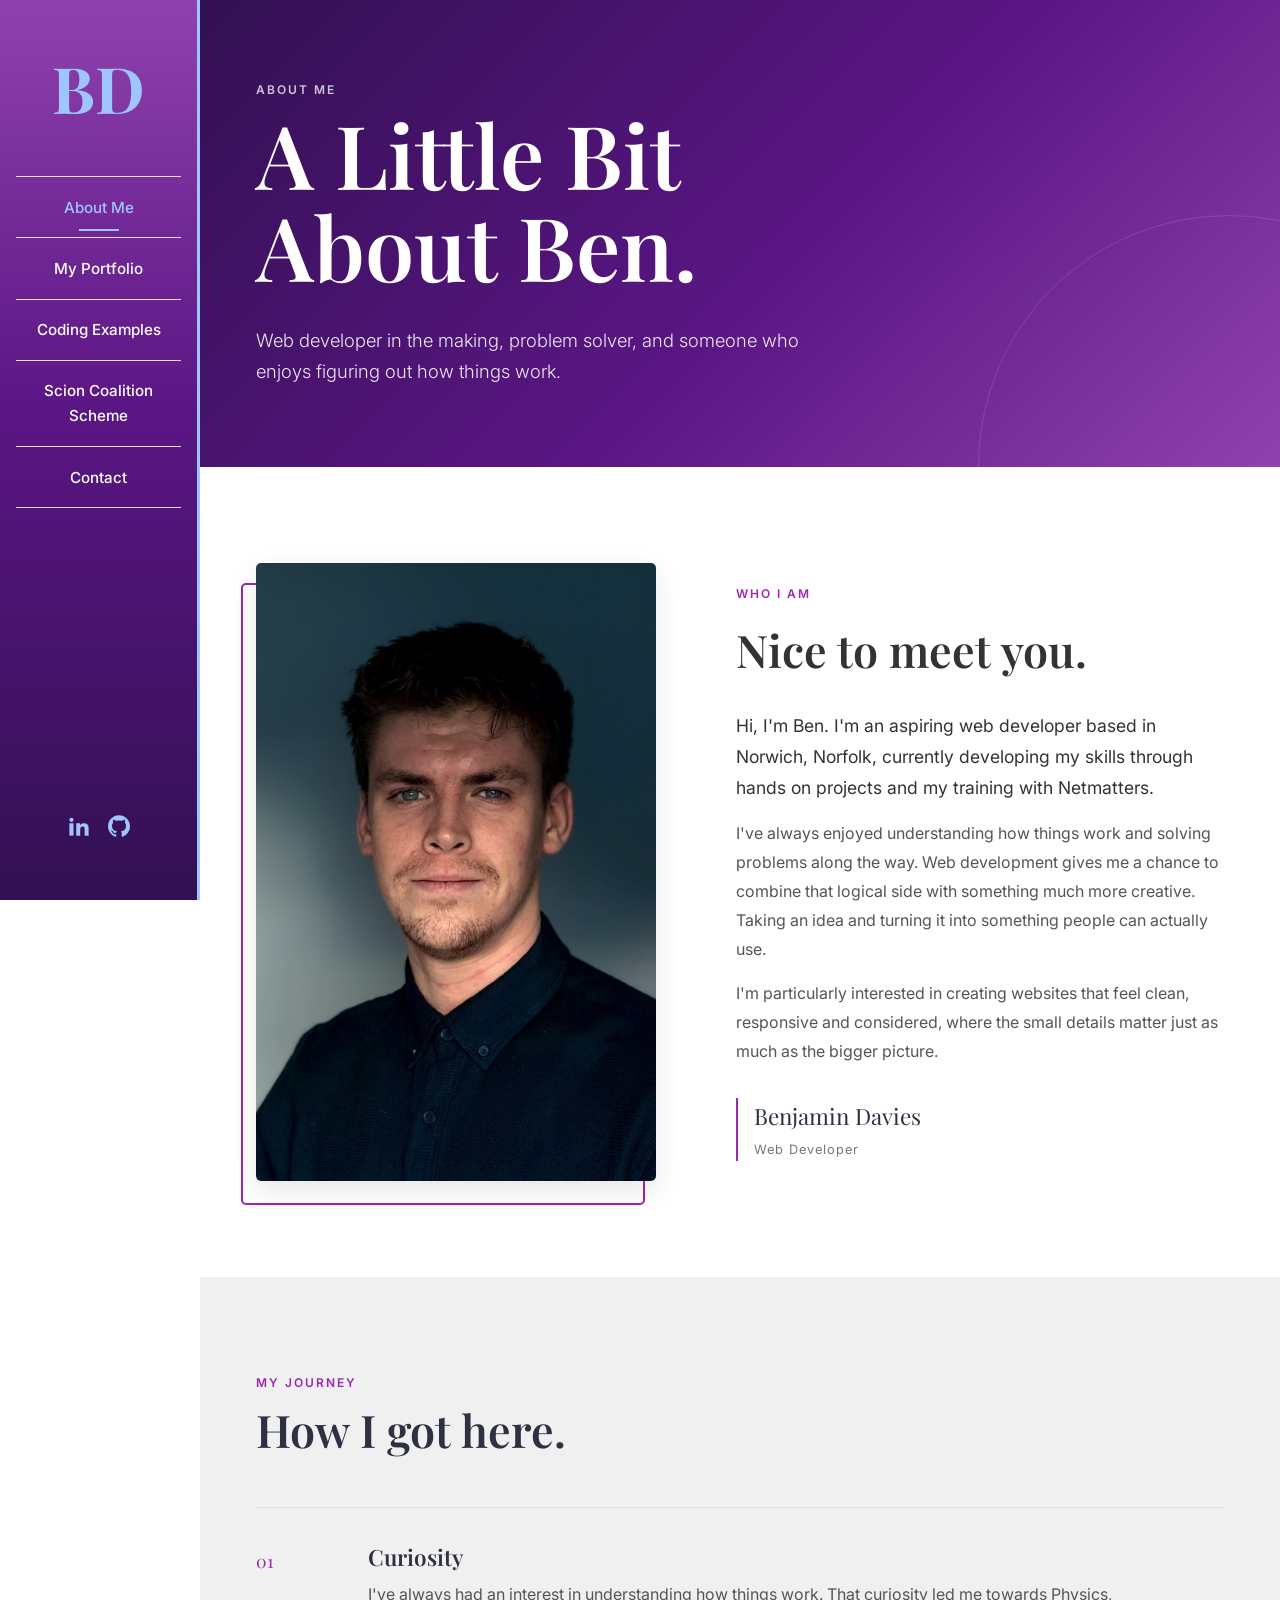
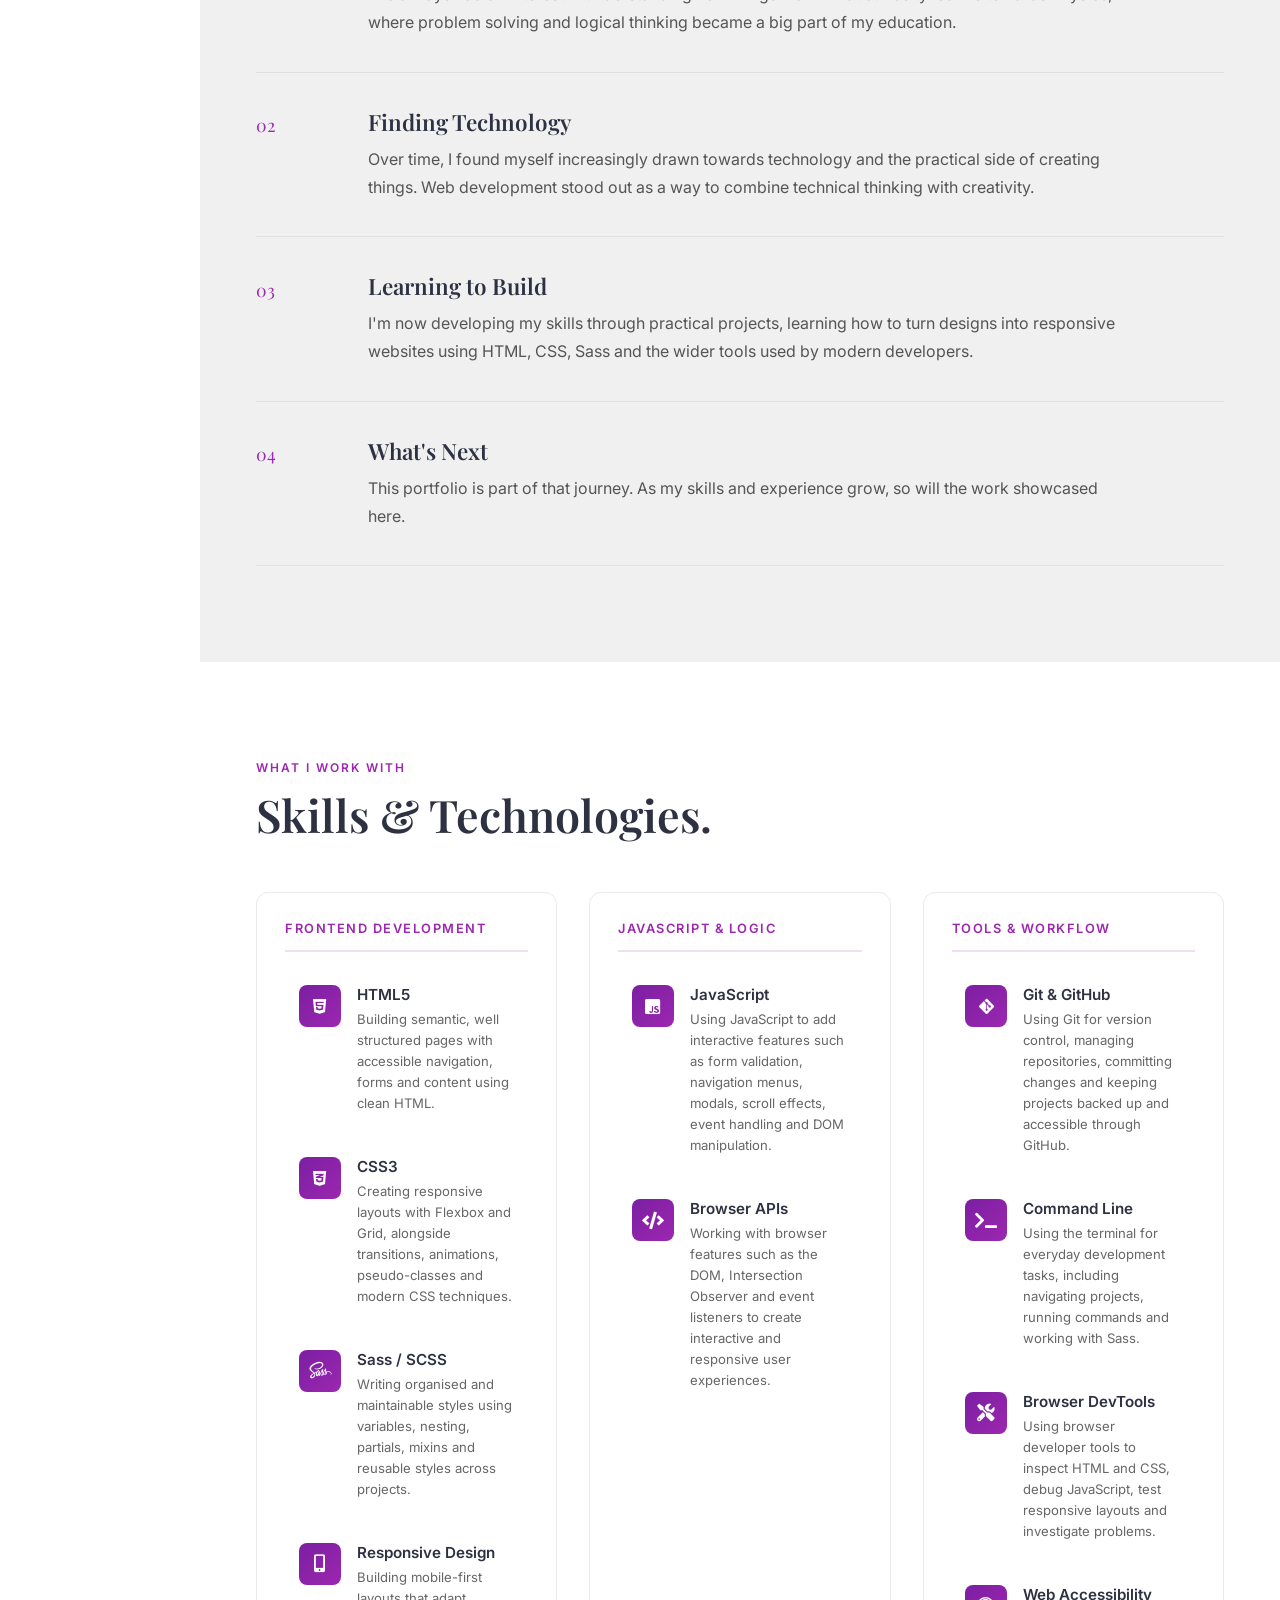
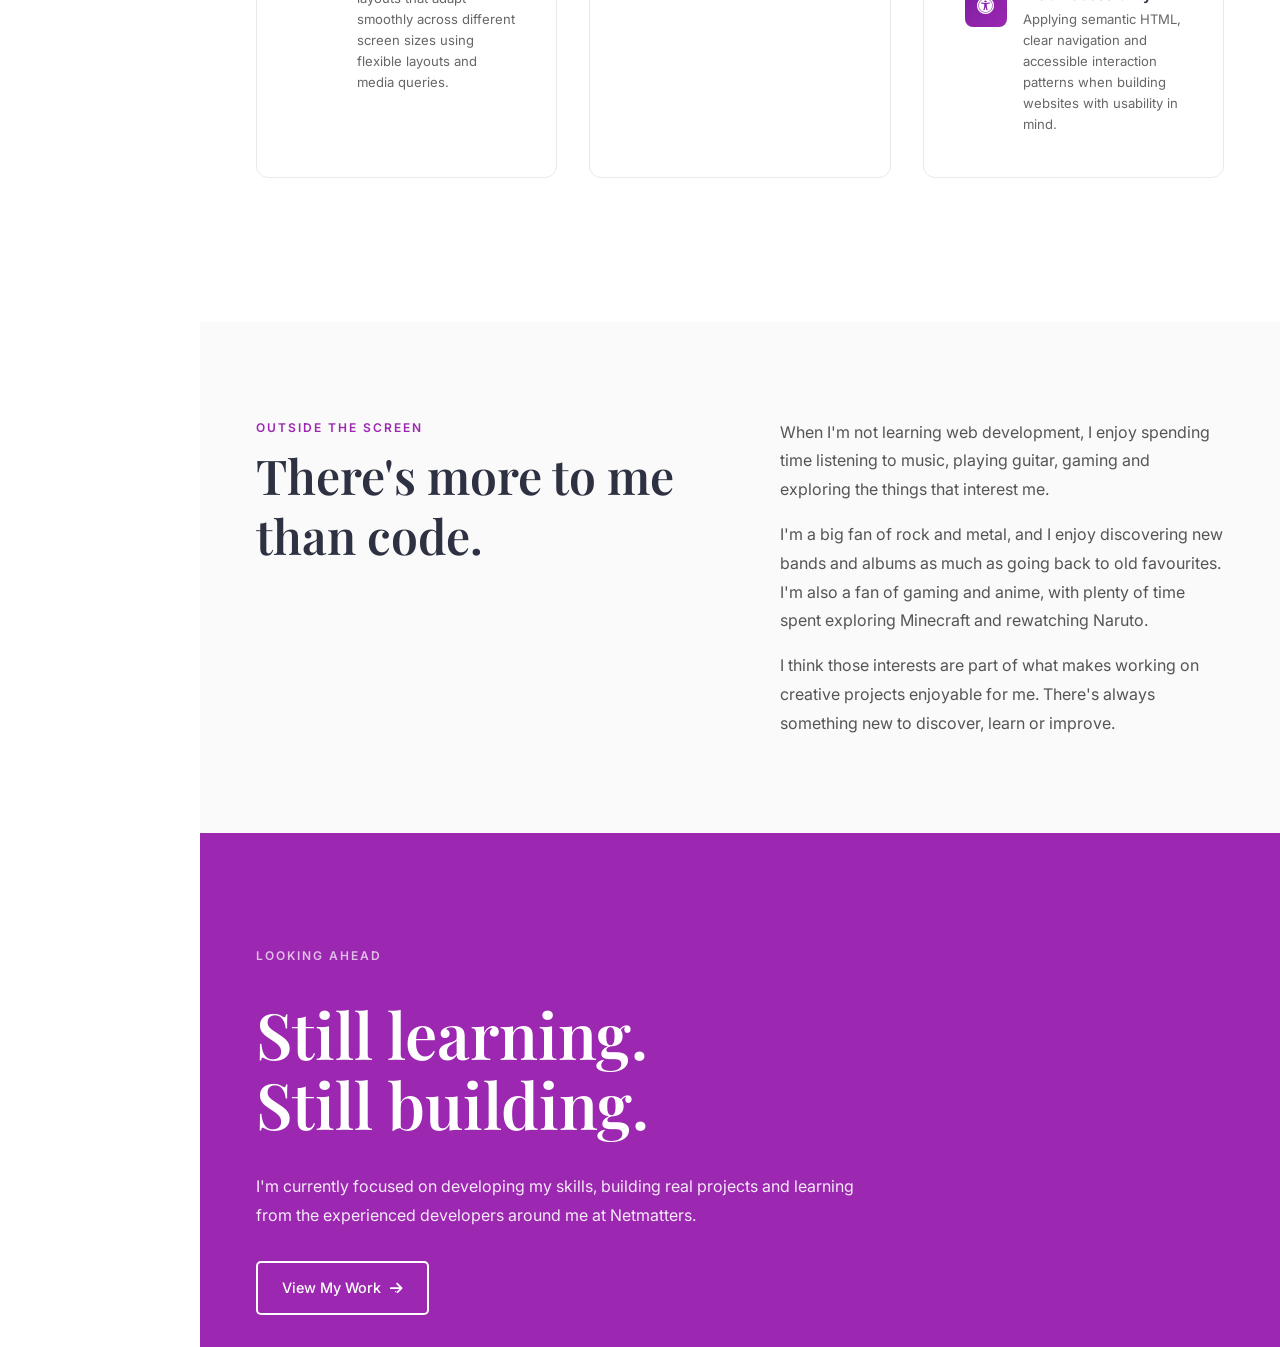
==== commit 3fe328cc: "Added php form validation coding example" ====
--- a/about.html
+++ b/about.html
@@ -45,7 +45,6 @@
             </ul>
         </nav>
         <div class="social-links">
-            <a href="https://www.instagram.com/bendavies124/" target="_blank"><svg class="icon icon-instagram"><use xlink:href="#icon-instagram"></use></svg></a>
             <a href="https://www.linkedin.com/in/benjamin-davies-b351b3224/" target="_blank"><svg class="icon icon-linkedin2"><use xlink:href="#icon-linkedin2"></use></svg></a>
             <a href="https://github.com/BenDavies620" target="_blank"><svg class="icon icon-github"><use xlink:href="#icon-github"></use></svg></a>
         </div>
--- a/css/application.css
+++ b/css/application.css
@@ -1 +1 @@
-@import url("https://fonts.googleapis.com/css2?family=Playfair+Display:wght@400;600;700&family=Inter:wght@300;400;500;600&display=swap");*{margin:0;padding:0;box-sizing:border-box;min-width:0}html,body{width:100%;overflow-x:hidden}html{scroll-behavior:smooth;font-size:16px}body{font-family:"Inter",sans-serif;color:#333;line-height:1.65;background-color:#fff}html.modal-open,body.modal-open{overflow:hidden}h1,h2,h3,h4{font-family:"Playfair Display",serif;font-weight:600;margin-bottom:1rem;line-height:1.3}h1{font-size:2.5rem}h2{font-size:1.8rem}h3{font-size:1.25rem}ul{list-style:none}a{text-decoration:none;color:inherit;transition:color 0.3s ease}img{max-width:100%;height:auto;display:block}input,textarea,button{font-family:inherit;font-size:1rem}p{margin-bottom:1rem}.burger-btn{display:flex;flex-direction:column;align-items:center;justify-content:center;position:fixed;top:1.2rem;left:1.2rem;z-index:1001;background:rgba(27,31,39,0.6);backdrop-filter:blur(8px);border:none;width:44px;height:44px;border-radius:8px;cursor:pointer;color:#9ec5ff;transition:all 0.3s ease;box-shadow:0 2px 10px rgba(158,181,255,0.25)}.burger-btn:hover{background:rgba(27,31,39,0.85);color:#b8c5ff;transform:translateY(-2px);box-shadow:0 4px 15px rgba(99,184,255,0.45)}.burger-btn span{display:block;width:24px;height:3px;background:currentColor;margin:2px 0}.burger-btn.open span:nth-child(1){transform:translateY(7px) rotate(45deg)}.burger-btn.open span:nth-child(2){opacity:0}.burger-btn.open span:nth-child(3){transform:translateY(-7px) rotate(-45deg)}.icon{width:22px;height:22px;fill:currentColor;display:inline-block;vertical-align:middle}.sidebar{background:linear-gradient(0deg, #321052 0%, #5b1685 55%, #8f42ad 100%);padding:1rem;text-align:center;position:relative;border-right:3px solid #9ec5ff;display:flex;flex-direction:column}.sidebar .logo{font-family:"Playfair Display",serif;font-size:4rem;font-weight:700;color:#9ec5ff;display:inline-block;margin-bottom:2rem;line-height:1}.sidebar .logo:hover{color:#fff}.sidebar .main-nav ul{margin-bottom:2rem}.sidebar .main-nav ul li{padding:0.5rem 0;border-top:1px solid #e0e0e0}.sidebar .main-nav ul li:last-child{border-bottom:1px solid #e0e0e0}.sidebar .main-nav ul li a{font-size:0.95rem;font-weight:500;color:#fff;display:block;position:relative;padding:0.25rem 0}.sidebar .main-nav ul li a:hover{color:#9ec5ff}.sidebar .main-nav ul li a.active{color:#9ec5ff}.sidebar .main-nav ul li a.active::after{content:'';position:absolute;bottom:-2px;left:50%;transform:translateX(-50%);width:60%;height:2px;background:#9ec5ff}.sidebar .social-links{gap:1rem;margin-top:auto}.sidebar .social-links a{color:#9ec5ff;display:inline-flex;align-items:center;justify-content:center;width:36px;height:36px;transition:all 0.3s ease;transform-origin:bottom center}.sidebar .social-links a .icon{fill:currentColor}.sidebar .social-links a:hover{color:#fff;transform:translateY(-5px)}@media (min-width: 992px){.burger-btn{display:none !important}.sidebar{position:fixed;top:0;left:0;width:200px;height:100vh;padding:3.5rem 1rem;align-items:center;z-index:1000}.sidebar .logo{margin-bottom:3.5rem}.sidebar .main-nav{width:100%}.sidebar .main-nav ul{margin-bottom:3.5rem}.sidebar .main-nav ul li{border-top:1px solid #e0e0e0;border-bottom:none}.sidebar .main-nav ul li:last-child{border-bottom:1px solid #e0e0e0}.sidebar .main-nav ul li a{padding:0.6rem 0}.sidebar .main-nav ul li a.active::after{width:40px}.sidebar .social-links{margin-top:auto}.main-content{margin-left:200px}}@media (max-width: 991px){.burger-btn{display:flex}.sidebar{position:fixed;top:0;left:-200px;width:200px;height:100vh;z-index:1000;transition:left 0.3s ease;box-shadow:2px 0 10px rgba(0,0,0,0.1);padding-top:5rem;overflow-y:auto}.sidebar.open{left:0}}.hero{background:url("../img/hero.jpg") center/cover no-repeat;min-height:100vh;display:flex;align-items:center;justify-content:center;text-align:center;color:white;position:relative}.hero::before{content:'';position:absolute;inset:0;background:rgba(0,0,0,0.2)}.hero-overlay{position:relative;padding:2rem;width:100%}.hero-overlay h1{font-size:2.2rem;margin-bottom:.5rem;color:white;font-weight:700}.hero-overlay p{font-size:1.2rem;margin-bottom:3.5rem;letter-spacing:1px;font-weight:300;opacity:0.95}.hero-overlay .cursor{animation:blink 1s infinite}@keyframes blink{50%{opacity:0}}.scroll-down{display:inline-flex;flex-direction:column;align-items:center;color:white;font-size:1rem;font-weight:400;position:absolute;bottom:2rem;left:50%;transform:translateX(-50%)}.scroll-down i{margin-top:0.5rem;font-size:1.2rem}.scroll-down:hover{opacity:0.8}@media (min-width: 768px){.hero-overlay h1{font-size:3.5rem}.hero-overlay p{font-size:1.4rem}}@media (min-width: 992px){.hero-overlay h1{font-size:4rem}}.portfolio{padding:3.5rem 1rem;max-width:1400px;margin:0 auto}@media (min-width: 992px){.portfolio{padding:3.5rem 3.5rem}}.projects-grid{display:grid;grid-template-columns:1fr;gap:3.5rem}@media (min-width: 768px){.projects-grid{grid-template-columns:repeat(2, 1fr);gap:2rem}}@media (min-width: 992px){.projects-grid{grid-template-columns:repeat(3, 1fr);gap:2rem 1rem}}.project-card{display:flex;flex-direction:column;transform-origin:bottom center;transition:all 0.5s ease}.project-card img{width:100%;height:auto;margin-bottom:1rem;transition:opacity 0.3s ease;box-shadow:0 2px 15px rgba(0,0,0,0.08);border-radius:5px}.project-card h3{font-size:1.6rem;margin-bottom:.5rem;color:#2d3142}.project-card .view-link{color:#3d3d3d;font-size:0.9rem;font-weight:500;display:inline-flex;align-items:center;transition:all 0.5s ease}.project-card .view-link svg{display:inline-block;width:1em;height:1em;stroke-width:0;stroke:currentColor;fill:currentColor;padding-left:0.1rem}.project-card:hover{transform:translateY(-7px)}.project-card:hover img{opacity:0.85}.project-card:hover .view-link{color:#7b1fa2}.project-modal{position:fixed;inset:0;z-index:2000;display:flex;align-items:center;justify-content:center;padding:2rem;background:rgba(0,0,0,0.75);opacity:0;visibility:hidden;pointer-events:none;transition:opacity 0.3s ease, visibility 0.3s ease}.project-modal .modal-content{position:relative;max-width:900px;max-height:90vh;overflow-y:auto;background:#f0f0f0;padding:2rem;border-radius:8px;transform:translateY(20px) scale(0.98);transition:transform 0.5s ease}.project-modal .modal-content img{box-shadow:0 2px 15px rgba(0,0,0,0.08);border-radius:8px;display:block;width:100%;max-height:500px;object-fit:cover;margin-bottom:1.5rem}.project-modal .modal-content h2{margin-bottom:1rem;color:#2d3142}.project-modal .modal-content .modal-close{position:absolute;top:1rem;right:1rem;width:40px;height:40px;border:none;border-radius:50%;background:rgba(0,0,0,0.7);color:#fff;font-size:1.8rem;line-height:1;cursor:pointer;display:flex;align-items:center;justify-content:center;transition:background 0.3s ease, transform 0.3s ease;padding:0 0 3px}.project-modal .modal-content .modal-close:hover{background:#9c27b0;transform:rotate(90deg)}.project-modal .modal-content .modal-links{display:flex;gap:1.5rem;margin-top:1.5rem}.project-modal .modal-content .modal-links a{color:#9c27b0;font-weight:600;text-decoration:none;transition:all 0.3s ease, transform 0.3s ease}.project-modal .modal-content .modal-links a:hover{color:#7b1fa2;transform:translateY(-2px);text-decoration:underline}.project-modal.show{opacity:1;visibility:visible;pointer-events:auto;transform:translateY(0) scale(1)}.contact{padding:3.5rem 1rem;max-width:1400px;margin:0 auto}@media (min-width: 992px){.contact{padding:3.5rem}}.contact-wrapper{display:grid;grid-template-columns:1fr;gap:3.5rem}@media (min-width: 992px){.contact-wrapper{grid-template-columns:1fr 2fr;gap:3.5rem;align-items:start}}.contact-info h2{font-size:2rem;margin-bottom:1rem;color:#2d3142}.contact-info p{color:#555;line-height:1.7;margin-bottom:1rem;word-break:break-word;overflow-wrap:break-word}.contact-info p:nth-child(3),.contact-info p:nth-child(4){font-size:1.3rem;font-weight:500;color:#2d3142;line-height:1.5;word-break:break-word}.contact-info p a{color:#333;text-decoration:none}.contact-info p a:hover{text-decoration:underline}.contact-form{width:100%;min-width:0}.contact-form .form-row{display:grid;grid-template-columns:1fr}@media (min-width: 576px){.contact-form .form-row{grid-template-columns:1fr 1fr;column-gap:1rem;align-items:start}}.contact-form input,.contact-form textarea{width:100%;max-width:100%;padding:0.8rem 1rem;border:1px solid #e0e0e0;background:#fff;color:#333;margin-bottom:1rem;border-radius:5px;transition:all 0.3s ease}.contact-form input::placeholder,.contact-form textarea::placeholder{color:#777}.contact-form input:focus,.contact-form textarea:focus{outline:none;box-shadow:0 0 8px #9c27b0}.contact-form input.error,.contact-form textarea.error{border:1px solid #dc3545;box-shadow:0 0 0 3px rgba(220,53,69,0.12);margin-bottom:0}.contact-form textarea{min-height:180px;resize:vertical}.contact-form .btn-submit{background:#7b1fa2;color:white;border:2px solid #7b1fa2;padding:0.8rem 3rem;font-weight:600;cursor:pointer;transition:all 0.3s ease;border-radius:5px;display:block;margin:0 auto;width:100%}.contact-form .btn-submit:hover{background:#9c27b0;border-color:#9c27b0;color:white}@media (min-width: 576px){.contact-form .btn-submit{margin:0;display:inline-block;width:fit-content}}.contact-form .form-field{display:flex;flex-direction:column}.contact-form .error-message{font-size:0.85rem;color:#dc3545;margin:0.25rem 0 1rem 0.15rem;min-height:1.2em;animation:errorSlideIn 0.2s ease}.contact-form .success-msg{background:rgba(13,150,105,0.1);border:1px solid rgba(13,150,105,0.3);color:#0f7a55;padding:0.8rem 1rem;border-radius:5px;margin-bottom:1rem;display:none;animation:successFadeIn 0.3s ease}.contact-form .success-msg.show{display:block}@keyframes errorSlideIn{from{opacity:0;transform:translateY(-4px)}to{opacity:1;transform:translateY(0)}}@keyframes successFadeIn{from{opacity:0}to{opacity:1}}.back-top-btn{position:fixed;bottom:30px;right:30px;z-index:1000;opacity:0;pointer-events:none;transition:opacity 0.3s ease}.back-top-btn .back-to-top{display:inline-flex;flex-direction:column;align-items:center;gap:4px;padding:10px 14px;color:#fff;background:#35215a;border:1px solid rgba(255,255,255,0.2);border-radius:50%;box-shadow:0 4px 15px rgba(0,0,0,0.2);font-size:0.85rem;font-weight:500;backdrop-filter:blur(8px)}.back-top-btn .back-to-top i{font-size:1.3rem;transition:transform 0.3s ease}.back-top-btn .back-to-top:hover{opacity:0.9}.back-top-btn .back-to-top:hover i{transform:translateY(-3px)}.back-top-btn.show{opacity:1;pointer-events:auto}.about-container{width:100%;max-width:1200px;margin:0 auto;padding:0 1rem}@media (min-width: 992px){.about-container{padding:0 3.5rem}}.eyebrow{font-family:"Inter",sans-serif;font-size:0.75rem;font-weight:600;letter-spacing:2px;text-transform:uppercase;color:#9c27b0;margin-bottom:.5rem}.about-me h1,.about-me h2,.about-me h3{color:#2d3142}.about-hero{min-height:45vh;display:flex;align-items:center;background:linear-gradient(135deg, #321052 0%, #5b1685 55%, #8f42ad 100%);color:white;position:relative;overflow:hidden}.about-hero::after{content:'';position:absolute;width:500px;height:500px;border-radius:50%;border:1px solid rgba(255,255,255,0.12);right:-200px;bottom:-250px}.about-hero .about-hero-content{width:100%;max-width:1200px;margin:0 auto;padding:3.5rem 1rem;position:relative;z-index:1}@media (min-width: 992px){.about-hero .about-hero-content{padding:5rem 3.5rem}}.about-hero .eyebrow{color:rgba(255,255,255,0.75)}.about-hero h1{color:white;font-size:3rem;line-height:1.05;margin-bottom:2rem}@media (min-width: 768px){.about-hero h1{font-size:4.5rem}}@media (min-width: 992px){.about-hero h1{font-size:5.5rem}}.about-hero .about-hero-intro{max-width:550px;font-size:1rem;line-height:1.7;font-weight:300;color:rgba(255,255,255,0.9);margin-bottom:0}@media (min-width: 768px){.about-hero .about-hero-intro{font-size:1.15rem}}.about-introduction{padding:4rem 0}@media (min-width: 768px){.about-introduction{padding:6rem 0}}.about-introduction-grid{display:grid;grid-template-columns:1fr;gap:3.5rem;align-items:center}@media (min-width: 768px){.about-introduction-grid{grid-template-columns:0.85fr 1.15fr;gap:4rem}}@media (min-width: 992px){.about-introduction-grid{grid-template-columns:0.9fr 1.1fr;gap:5rem}}.about-introduction-image{position:relative;max-width:500px}.about-introduction-image img{width:100%;height:auto;border-radius:5px;box-shadow:0 10px 30px rgba(0,0,0,0.1)}.about-introduction-image::before{content:'';position:absolute;top:20px;left:-15px;width:100%;height:100%;border:2px solid #9c27b0;border-radius:5px;z-index:-1}.about-introduction-content h2{font-size:2.2rem;margin-bottom:2rem}@media (min-width: 768px){.about-introduction-content h2{font-size:2.8rem}}.about-introduction-content p{color:#555;line-height:1.8;margin-bottom:1rem}.about-introduction-content .lead{font-size:1.1rem;color:#333;line-height:1.75}.about-introduction-content .eyebrow{color:#9c27b0}.about-introduction-signature{margin-top:2rem;padding-left:1rem;border-left:2px solid #9c27b0}.about-introduction-signature span{display:block;font-family:"Playfair Display",serif;font-size:1.4rem;color:#2d3142}.about-introduction-signature small{color:#777;font-size:0.8rem;letter-spacing:1px}.about-journey{padding:4rem 0;background:#f0f0f0}@media (min-width: 768px){.about-journey{padding:6rem 0}}.section-heading{margin-bottom:3rem}.section-heading h2{color:#2d3142;font-size:2.2rem}@media (min-width: 768px){.section-heading h2{font-size:2.8rem}}.journey-content{border-top:1px solid #e0e0e0}.journey-item{display:grid;grid-template-columns:50px 1fr;gap:1rem;padding:2rem 0;border-bottom:1px solid #e0e0e0}@media (min-width: 768px){.journey-item{grid-template-columns:80px 1fr;gap:2rem;padding:2.2rem 0}}.journey-item .journey-number{font-family:"Playfair Display",serif;font-size:1.1rem;color:#9c27b0;padding-top:0.15rem}.journey-item h3{color:#2d3142;font-size:1.4rem;margin-bottom:.5rem}.journey-item p{max-width:750px;color:#555;line-height:1.75;margin-bottom:0}.journey-item:nth-child(1){transition-delay:0.25s}.journey-item:nth-child(2){transition-delay:0.5s}.journey-item:nth-child(3){transition-delay:0.75s}.journey-item:nth-child(4){transition-delay:1s}.about-skills{padding:4rem 0}@media (min-width: 768px){.about-skills{padding:6rem 0}}.skills-list{display:grid;grid-template-columns:1fr;border-top:1px solid #e0e0e0}@media (min-width: 768px){.skills-list{grid-template-columns:1fr 1fr;column-gap:3rem}}.skill-item{display:grid;grid-template-columns:45px 1fr;gap:1rem;padding:2rem 0;border-bottom:1px solid #e0e0e0}.skill-item .skill-number{font-family:"Playfair Display",serif;color:#9c27b0;font-size:1rem}.skill-item h3{color:#2d3142;font-size:1.3rem;margin-bottom:0.4rem}.skill-item p{color:#666;font-size:0.9rem;line-height:1.7;margin-bottom:0}.about-beyond{padding:4rem 0;background:#fafafa}@media (min-width: 768px){.about-beyond{padding:6rem 0}}.about-beyond-grid{display:grid;grid-template-columns:1fr;gap:3.5rem}@media (min-width: 768px){.about-beyond-grid{grid-template-columns:1fr 1fr;gap:5rem;align-items:start}}.about-beyond-heading h2{color:#2d3142;font-size:2.2rem;line-height:1.25}@media (min-width: 768px){.about-beyond-heading h2{font-size:3rem}}.about-beyond-content p{color:#555;line-height:1.8;margin-bottom:1rem}.about-beyond-content p:last-child{margin-bottom:0}.about-next{padding:5rem 0 2rem;background:#9c27b0;color:white}@media (min-width: 768px){.about-next{padding:7rem 0 2rem}}.about-next-content{max-width:750px}.about-next-content .eyebrow{color:rgba(255,255,255,0.7)}.about-next-content h2{color:white;font-size:2.8rem;line-height:1.1;margin-bottom:2rem}@media (min-width: 768px){.about-next-content h2{font-size:4rem}}.about-next-content p{max-width:600px;color:rgba(255,255,255,0.9);line-height:1.8;margin-bottom:2rem}.about-button{display:inline-flex;align-items:center;gap:0.5rem;padding:0.8rem 1.5rem;border:2px solid white;color:white;font-size:0.9rem;font-weight:500;border-radius:5px;transition:all 0.3s ease}.about-button svg{width:0.9rem;height:0.9rem}.about-button:hover{background:white;color:#9c27b0}.reveal{opacity:0;transform:translateY(40px);transition:opacity 2s ease, transform 2s ease}.reveal.active{opacity:1;transform:translateY(0)}.reveal-left{opacity:0;transform:translateX(-60px);transition:opacity 1s ease, transform 1s ease}.reveal-left.active{opacity:1;transform:translateX(0)}.scs-container{width:100%;max-width:1200px;margin:0 auto;padding:0 1rem}@media (min-width: 992px){.scs-container{padding:0 3.5rem}}.scs-hero{min-height:45vh;position:relative;overflow:hidden;display:flex;align-items:center;background:linear-gradient(135deg, #321052 0%, #5b1685 55%, #8f42ad 100%);color:white}.scs-hero-content{width:100%;max-width:1200px;margin:0 auto;padding:4rem 1rem;position:relative;z-index:2}@media (min-width: 768px){.scs-hero-content{padding:5rem 2rem}}@media (min-width: 992px){.scs-hero-content{padding:5rem 3.5rem}}.scs-hero-content .eyebrow{color:rgba(255,255,255,0.7)}.scs-hero-content h1{color:white;font-size:3rem;line-height:1.05;margin-bottom:2rem}@media (min-width: 768px){.scs-hero-content h1{font-size:4.5rem}}@media (min-width: 992px){.scs-hero-content h1{font-size:5.5rem}}.scs-hero-content>p:last-child{max-width:550px;color:rgba(255,255,255,0.9);font-size:1rem;line-height:1.7;margin-bottom:0}@media (min-width: 768px){.scs-hero-content>p:last-child{font-size:1.1rem}}.scs-hero-shapes span{position:absolute;display:block;border:1px solid rgba(255,255,255,0.18);border-radius:50%}.scs-hero-shapes span:nth-child(1){width:300px;height:300px;right:-150px;top:-100px}.scs-hero-shapes span:nth-child(2){width:450px;height:450px;right:-225px;top:-175px}.scs-hero-shapes span:nth-child(3){width:600px;height:600px;right:-300px;top:-250px}.scs-introduction{padding:4rem 0}@media (min-width: 768px){.scs-introduction{padding:6rem 0}}.scs-introduction .section-heading{margin-bottom:3rem}.scs-introduction .section-heading .eyebrow{margin-bottom:.5rem}.scs-introduction .section-heading h2{color:#2d3142;font-size:2.2rem;line-height:1.2}@media (min-width: 768px){.scs-introduction .section-heading h2{font-size:3rem}}.scs-introduction .section-heading h2{color:#2d3142;font-size:2.2rem;line-height:1.2}@media (min-width: 768px){.scs-introduction .section-heading h2{font-size:3rem}}.scs-introduction-content{max-width:800px}.scs-introduction-content p{color:#555;line-height:1.8;margin-bottom:1rem}.scs-introduction-content p:last-child{margin-bottom:0}.scs-treehouse{padding:4rem 0;background:#f0f0f0}@media (min-width: 768px){.scs-treehouse{padding:6rem 0}}.scs-treehouse-grid{display:grid;grid-template-columns:1fr;gap:3rem}@media (min-width: 768px){.scs-treehouse-grid{grid-template-columns:0.8fr 1.2fr;gap:5rem}}.scs-treehouse-grid h2{color:#2d3142;font-size:3rem}@media (min-width: 768px){.scs-treehouse-grid h2{font-size:4rem}}.scs-treehouse-content p{color:#555;line-height:1.8;margin-bottom:1rem}.treehouse-score{display:flex;flex-direction:column;padding:1rem 0;margin-top:2rem;border-top:1px solid #e0e0e0;border-bottom:1px solid #e0e0e0}.treehouse-score span{font-size:0.75rem;text-transform:uppercase;letter-spacing:1.5px;color:#777;margin-bottom:0.3rem}.treehouse-score strong{font-family:"Playfair Display",serif;font-size:2.2rem;color:#9c27b0}.scs-link{display:inline-flex;align-items:center;gap:1rem;margin-top:2rem;color:#9c27b0;font-weight:600;transition:gap 0.3s ease}.scs-link span{font-size:1.3rem}.scs-link:hover{gap:1.4rem;text-decoration:underline}.scs-netmatters{padding:4rem 0 2rem}@media (min-width: 768px){.scs-netmatters{padding:6rem 0 2rem}}.netmatters-facts{display:grid;grid-template-columns:1fr;border-top:1px solid #e0e0e0;margin-bottom:3rem}@media (min-width: 576px){.netmatters-facts{grid-template-columns:1fr 1fr}}@media (min-width: 768px){.netmatters-facts{grid-template-columns:repeat(4, 1fr)}}.netmatters-fact{min-width:0;padding:2rem 1rem;border-bottom:1px solid #e0e0e0}@media (min-width: 768px){.netmatters-fact{padding:2rem 1.5rem;border-right:1px solid #e0e0e0}.netmatters-fact:last-child{border-right:none}}.netmatters-fact strong{display:block;font-family:"Playfair Display",serif;font-size:1.8rem;color:#9c27b0;margin-bottom:0.5rem}.netmatters-fact span{display:block;color:#666;font-size:0.85rem;line-height:1.5}.netmatters-description{max-width:800px;margin-left:auto;margin-bottom:4rem}.netmatters-description p{color:#555;line-height:1.8;margin-bottom:1rem}.netmatters-description p:last-child{margin-bottom:0}.netmatters-awards{display:grid;grid-template-columns:1fr;gap:0;border-top:1px solid #e0e0e0}@media (min-width: 768px){.netmatters-awards{grid-template-columns:1fr 1fr}}.netmatters-awards>div{padding:2rem 0;border-bottom:1px solid #e0e0e0}@media (min-width: 768px){.netmatters-awards>div{padding:2rem}.netmatters-awards>div:first-child{padding-left:0;padding-right:2rem}.netmatters-awards>div:last-child{padding-right:0;padding-left:2rem;border-left:1px solid #e0e0e0}}.netmatters-awards>div span{display:block;font-size:0.7rem;text-transform:uppercase;letter-spacing:1.5px;color:#9c27b0;margin-bottom:0.5rem}.netmatters-awards>div h3{color:#2d3142;font-size:1.2rem}.coding-container{width:100%;max-width:1000px;margin:0 auto;padding:0 1rem}@media (min-width: 992px){.coding-container{padding:0 3.5rem}}.coding-hero{min-height:45vh;position:relative;display:flex;align-items:center;color:white;background:linear-gradient(135deg, #321052 0%, #5b1685 55%, #8f42ad 100%)}.coding-hero-content{width:100%;max-width:1000px;margin:0 auto;padding:4rem 1rem}@media (min-width: 768px){.coding-hero-content{padding:5rem 2rem}}@media (min-width: 992px){.coding-hero-content{padding:5rem 3.5rem}}.coding-hero-content .eyebrow{color:rgba(255,255,255,0.65)}.coding-hero-content h1{color:white;font-size:3rem;line-height:1.05;margin-bottom:2rem}@media (min-width: 768px){.coding-hero-content h1{font-size:4.5rem}}@media (min-width: 992px){.coding-hero-content h1{font-size:5rem}}.coding-hero-content>p:last-child{max-width:550px;color:rgba(255,255,255,0.8);line-height:1.7;margin-bottom:0}.coding-hero-shapes span{position:absolute;display:block;border:1px solid rgba(255,255,255,0.18);border-radius:50%}.coding-hero-shapes span:nth-child(1){width:300px;height:300px;right:-150px;top:-100px}.coding-hero-shapes span:nth-child(2){width:450px;height:450px;right:-225px;top:-175px}.coding-coming-soon{padding:4rem 0}@media (min-width: 768px){.coding-coming-soon{padding:7rem 0}}.coding-message .eyebrow{margin-bottom:.5rem;color:#9c27b0}.coding-message h2{color:#2d3142;font-size:3rem;margin-bottom:1rem}.coding-message p{color:#555;line-height:1.8;margin-bottom:2rem}.coding-message a{display:inline-flex;align-items:center;gap:0.25rem;color:#7b1fa2;font-weight:600;transition:gap 0.3s ease}.coding-message a svg{display:inline-block;width:1em;height:1em;stroke-width:0;stroke:currentColor;fill:currentColor;padding-left:0.1rem}.coding-message a:hover{text-decoration:underline}.skills-badges{padding:3.5rem 1rem;margin:0 auto;background:#fafafa}@media (min-width: 992px){.skills-badges{padding:4rem 3.5rem}}.skills-badges-container{max-width:1100px;margin:0 auto;text-align:center}.skills-badges-heading{margin-bottom:2.5rem}.skills-badges-heading h2{color:#2d3142;font-size:2rem;margin-bottom:0.75rem}@media (min-width: 768px){.skills-badges-heading h2{font-size:2.5rem}}.badges-grid{display:grid;grid-template-columns:repeat(2, 1fr);gap:1rem;margin-bottom:2rem}@media (min-width: 576px){.badges-grid{grid-template-columns:repeat(5, 1fr)}}@media (min-width: 768px){.badges-grid{grid-template-columns:repeat(5, 1fr);gap:1.25rem}}.badge-item{display:flex;flex-direction:column;align-items:center;gap:.5rem;padding:1.25rem 0.75rem;background:#fff;border-radius:10px;border:1px solid #eaeaea;transition:all 0.35s ease;cursor:default}.badge-item:hover{transform:translateY(-5px);border-color:#9c27b0;box-shadow:0 8px 25px rgba(156,39,176,0.12)}.badge-item:hover i{color:#9c27b0;transform:scale(1.1)}.badge-item i{font-size:2rem;color:#7b1fa2;transition:color 0.3s ease, transform 0.3s ease}.badge-item span{font-size:0.85rem;font-weight:500;color:#444}.skills-badges-link{display:inline-flex;align-items:center;gap:0.4rem;color:#7b1fa2;font-weight:600;font-size:0.95rem;transition:gap 0.3s ease, color 0.3s ease}.skills-badges-link:hover{gap:0.8rem;color:#9c27b0}.skills-badges-link svg{width:1em;height:1em;fill:currentColor}.skills-categories{display:grid;grid-template-columns:1fr;gap:2.5rem;margin-bottom:3rem}@media (min-width: 992px){.skills-categories{grid-template-columns:repeat(3, 1fr);gap:2rem}}.skills-category{background:#fff;border:1px solid #eaeaea;border-radius:12px;padding:1.75rem;transition:all 0.35s ease}.skills-category:hover{box-shadow:0 8px 30px rgba(0,0,0,0.06);transform:translateY(-3px)}.category-title{font-family:"Inter",sans-serif;font-size:0.8rem;font-weight:600;letter-spacing:1.5px;text-transform:uppercase;color:#9c27b0;margin-bottom:1.25rem;padding-bottom:0.75rem;border-bottom:2px solid rgba(156,39,176,0.15)}.skills-grid{display:flex;flex-direction:column;gap:1rem}.skill-card{display:flex;gap:1rem;padding:0.85rem;border-radius:8px;transition:background 0.3s ease}.skill-card:hover{background:#faf5fc}.skill-card-icon{flex-shrink:0;width:42px;height:42px;display:flex;align-items:center;justify-content:center;background:linear-gradient(135deg, #7b1fa2, #9c27b0);color:#fff;border-radius:8px;font-size:1.1rem}.skill-card-content h4{font-family:"Inter",sans-serif;font-size:0.95rem;font-weight:600;color:#2d3142;margin-bottom:0.25rem}.skill-card-content p{font-size:0.82rem;color:#666;line-height:1.6;margin-bottom:0}
+@import url("https://fonts.googleapis.com/css2?family=Playfair+Display:wght@400;600;700&family=Inter:wght@300;400;500;600&display=swap");*{margin:0;padding:0;box-sizing:border-box;min-width:0}html,body{width:100%;overflow-x:hidden}html{scroll-behavior:smooth;font-size:16px}body{font-family:"Inter",sans-serif;color:#333;line-height:1.65;background-color:#fff}html.modal-open,body.modal-open{overflow:hidden}h1,h2,h3,h4{font-family:"Playfair Display",serif;font-weight:600;margin-bottom:1rem;line-height:1.3}h1{font-size:2.5rem}h2{font-size:1.8rem}h3{font-size:1.25rem}ul{list-style:none}a{text-decoration:none;color:inherit;transition:color 0.3s ease}img{max-width:100%;height:auto;display:block}input,textarea,button{font-family:inherit;font-size:1rem}p{margin-bottom:1rem}.burger-btn{display:flex;flex-direction:column;align-items:center;justify-content:center;position:fixed;top:1.2rem;left:1.2rem;z-index:1001;background:rgba(27,31,39,0.6);backdrop-filter:blur(8px);border:none;width:44px;height:44px;border-radius:8px;cursor:pointer;color:#9ec5ff;transition:all 0.3s ease;box-shadow:0 2px 10px rgba(158,181,255,0.25)}.burger-btn:hover{background:rgba(27,31,39,0.85);color:#b8c5ff;transform:translateY(-2px);box-shadow:0 4px 15px rgba(99,184,255,0.45)}.burger-btn span{display:block;width:24px;height:3px;background:currentColor;margin:2px 0}.burger-btn.open span:nth-child(1){transform:translateY(7px) rotate(45deg)}.burger-btn.open span:nth-child(2){opacity:0}.burger-btn.open span:nth-child(3){transform:translateY(-7px) rotate(-45deg)}.icon{width:22px;height:22px;fill:currentColor;display:inline-block;vertical-align:middle}.sidebar{background:linear-gradient(0deg, #321052 0%, #5b1685 55%, #8f42ad 100%);padding:1rem;text-align:center;position:relative;border-right:3px solid #9ec5ff;display:flex;flex-direction:column;height:100vh}.sidebar .logo{font-family:"Playfair Display",serif;font-size:4rem;font-weight:700;color:#9ec5ff;display:inline-block;margin-bottom:2rem;line-height:1}.sidebar .logo:hover{color:#fff}.sidebar .main-nav ul{margin-bottom:2rem}.sidebar .main-nav ul li{padding:0.5rem 0;border-top:1px solid #e0e0e0}.sidebar .main-nav ul li:last-child{border-bottom:1px solid #e0e0e0}.sidebar .main-nav ul li a{font-size:0.95rem;font-weight:500;color:#fff;display:block;position:relative;padding:0.25rem 0}.sidebar .main-nav ul li a:hover{color:#9ec5ff}.sidebar .main-nav ul li a.active{color:#9ec5ff}.sidebar .main-nav ul li a.active::after{content:'';position:absolute;bottom:-2px;left:50%;transform:translateX(-50%);width:60%;height:2px;background:#9ec5ff}.sidebar .social-links{gap:1rem;margin-top:auto}.sidebar .social-links a{color:#9ec5ff;display:inline-flex;align-items:center;justify-content:center;width:36px;height:36px;transition:all 0.3s ease;transform-origin:bottom center}.sidebar .social-links a .icon{fill:currentColor}.sidebar .social-links a:hover{color:#fff;transform:translateY(-5px)}@media (min-width: 992px){.burger-btn{display:none !important}.sidebar{position:fixed;top:0;left:0;width:200px;height:100vh;padding:3.5rem 1rem;align-items:center;z-index:1000}.sidebar .logo{margin-bottom:3.5rem}.sidebar .main-nav{width:100%}.sidebar .main-nav ul{margin-bottom:3.5rem}.sidebar .main-nav ul li{border-top:1px solid #e0e0e0;border-bottom:none}.sidebar .main-nav ul li:last-child{border-bottom:1px solid #e0e0e0}.sidebar .main-nav ul li a{padding:0.6rem 0}.sidebar .main-nav ul li a.active::after{width:40px}.sidebar .social-links{margin-top:auto}.main-content{margin-left:200px}}@media (max-width: 991px){.burger-btn{display:flex}.sidebar{position:fixed;top:0;left:-200px;width:200px;height:100vh;overflow-y:auto;z-index:1000;transition:left 0.3s ease;box-shadow:2px 0 10px rgba(0,0,0,0.1)}.sidebar.open{left:0}}.hero{background:url("../img/hero.jpg") center/cover no-repeat;min-height:100vh;display:flex;align-items:center;justify-content:center;text-align:center;color:white;position:relative}.hero::before{content:'';position:absolute;inset:0;background:rgba(0,0,0,0.2)}.hero-overlay{position:relative;padding:2rem;width:100%}.hero-overlay h1{font-size:2.2rem;margin-bottom:.5rem;color:white;font-weight:700}.hero-overlay p{font-size:1.2rem;margin-bottom:3.5rem;letter-spacing:1px;font-weight:300;opacity:0.95}.hero-overlay .cursor{animation:blink 1s infinite}@keyframes blink{50%{opacity:0}}.scroll-down{display:inline-flex;flex-direction:column;align-items:center;color:white;font-size:1rem;font-weight:400;position:absolute;bottom:2rem;left:50%;transform:translateX(-50%)}.scroll-down i{margin-top:0.5rem;font-size:1.2rem}.scroll-down:hover{opacity:0.8}@media (min-width: 768px){.hero-overlay h1{font-size:3.5rem}.hero-overlay p{font-size:1.4rem}}@media (min-width: 992px){.hero-overlay h1{font-size:4rem}}.portfolio{padding:3.5rem 1rem;max-width:1400px;margin:0 auto}@media (min-width: 992px){.portfolio{padding:3.5rem 3.5rem}}.projects-grid{display:grid;grid-template-columns:1fr;gap:3.5rem}@media (min-width: 768px){.projects-grid{grid-template-columns:repeat(2, 1fr);gap:2rem}}@media (min-width: 992px){.projects-grid{grid-template-columns:repeat(3, 1fr);gap:2rem 1rem}}.project-card{display:flex;flex-direction:column;transform-origin:bottom center;transition:all 0.5s ease}.project-card img{width:100%;aspect-ratio:16 / 9;object-fit:cover;object-position:top;display:block;margin-bottom:1rem;transition:opacity 0.3s ease;box-shadow:0 2px 15px rgba(0,0,0,0.08);border-radius:5px}.project-card h3{font-size:1.6rem;margin-bottom:.5rem;color:#2d3142}.project-card .view-link{color:#3d3d3d;font-size:0.9rem;font-weight:500;display:inline-flex;align-items:center;transition:all 0.5s ease}.project-card .view-link svg{display:inline-block;width:1em;height:1em;stroke-width:0;stroke:currentColor;fill:currentColor;padding-left:0.1rem}.project-card:hover{transform:translateY(-7px)}.project-card:hover img{opacity:0.85}.project-card:hover .view-link{color:#7b1fa2}.project-modal{position:fixed;inset:0;z-index:2000;display:flex;align-items:center;justify-content:center;padding:2rem;background:rgba(0,0,0,0.75);opacity:0;visibility:hidden;pointer-events:none;transition:opacity 0.3s ease, visibility 0.3s ease}.project-modal .modal-content{position:relative;max-width:900px;max-height:90vh;overflow-y:auto;background:#f0f0f0;padding:2rem;border-radius:8px;transform:translateY(20px) scale(0.98);transition:transform 0.5s ease}.project-modal .modal-content img{box-shadow:0 2px 15px rgba(0,0,0,0.08);border-radius:8px;display:block;width:100%;max-height:500px;object-fit:cover;margin-bottom:1.5rem}.project-modal .modal-content h2{margin-bottom:1rem;color:#2d3142}.project-modal .modal-content .modal-close{position:absolute;top:1rem;right:1rem;width:40px;height:40px;border:none;border-radius:50%;background:rgba(0,0,0,0.7);color:#fff;font-size:1.8rem;line-height:1;cursor:pointer;display:flex;align-items:center;justify-content:center;transition:background 0.3s ease, transform 0.3s ease;padding:0 0 3px}.project-modal .modal-content .modal-close:hover{background:#9c27b0;transform:rotate(90deg)}.project-modal .modal-content .modal-links{display:flex;gap:1.5rem;margin-top:1.5rem}.project-modal .modal-content .modal-links a{color:#9c27b0;font-weight:600;text-decoration:none;transition:all 0.3s ease, transform 0.3s ease}.project-modal .modal-content .modal-links a:hover{color:#7b1fa2;transform:translateY(-2px);text-decoration:underline}.project-modal.show{opacity:1;visibility:visible;pointer-events:auto;transform:translateY(0) scale(1)}.contact{padding:3.5rem 1rem;max-width:1400px;margin:0 auto}@media (min-width: 992px){.contact{padding:3.5rem}}.contact-wrapper{display:grid;grid-template-columns:1fr;gap:3.5rem}@media (min-width: 992px){.contact-wrapper{grid-template-columns:1fr 2fr;gap:3.5rem;align-items:start}}.contact-info h2{font-size:2rem;margin-bottom:1rem;color:#2d3142}.contact-info p{color:#555;line-height:1.7;margin-bottom:1rem;word-break:break-word;overflow-wrap:break-word}.contact-info p:nth-child(3),.contact-info p:nth-child(4){font-size:1.3rem;font-weight:500;color:#2d3142;line-height:1.5;word-break:break-word}.contact-info p a{color:#333;text-decoration:none}.contact-info p a:hover{text-decoration:underline}.contact-form{width:100%;min-width:0}.contact-form .form-row{display:grid;grid-template-columns:1fr}@media (min-width: 576px){.contact-form .form-row{grid-template-columns:1fr 1fr;column-gap:1rem;align-items:start}}.contact-form input,.contact-form textarea{width:100%;max-width:100%;padding:0.8rem 1rem;border:1px solid #e0e0e0;background:#fff;color:#333;margin-bottom:1rem;border-radius:5px;transition:all 0.3s ease}.contact-form input::placeholder,.contact-form textarea::placeholder{color:#777}.contact-form input:focus,.contact-form textarea:focus{outline:none;box-shadow:0 0 8px #9c27b0}.contact-form input.error,.contact-form textarea.error{border:1px solid #dc3545;box-shadow:0 0 0 3px rgba(220,53,69,0.12);margin-bottom:0}.contact-form textarea{min-height:180px;resize:vertical}.contact-form .btn-submit{background:#7b1fa2;color:white;border:2px solid #7b1fa2;padding:0.8rem 3rem;font-weight:600;cursor:pointer;transition:all 0.3s ease;border-radius:5px;display:block;margin:0 auto;width:100%}.contact-form .btn-submit:hover{background:#9c27b0;border-color:#9c27b0;color:white}@media (min-width: 576px){.contact-form .btn-submit{margin:0;display:inline-block;width:fit-content}}.contact-form .form-field{display:flex;flex-direction:column}.contact-form .error-message{font-size:0.85rem;color:#dc3545;margin:0.25rem 0 1rem 0.15rem;min-height:1.2em;animation:errorSlideIn 0.2s ease}.contact-form .success-msg{background:rgba(13,150,105,0.1);border:1px solid rgba(13,150,105,0.3);color:#0f7a55;padding:0.8rem 1rem;border-radius:5px;margin-bottom:1rem;display:none;animation:successFadeIn 0.3s ease}.contact-form .success-msg.show{display:block}@keyframes errorSlideIn{from{opacity:0;transform:translateY(-4px)}to{opacity:1;transform:translateY(0)}}@keyframes successFadeIn{from{opacity:0}to{opacity:1}}.back-top-btn{position:fixed;bottom:30px;right:30px;z-index:1000;opacity:0;pointer-events:none;transition:opacity 0.3s ease}.back-top-btn .back-to-top{display:inline-flex;flex-direction:column;align-items:center;gap:4px;padding:10px 14px;color:#fff;background:#35215a;border:1px solid rgba(255,255,255,0.2);border-radius:50%;box-shadow:0 4px 15px rgba(0,0,0,0.2);font-size:0.85rem;font-weight:500;backdrop-filter:blur(8px)}.back-top-btn .back-to-top i{font-size:1.3rem;transition:transform 0.3s ease}.back-top-btn .back-to-top:hover{opacity:0.9}.back-top-btn .back-to-top:hover i{transform:translateY(-3px)}.back-top-btn.show{opacity:1;pointer-events:auto}.about-container{width:100%;max-width:1200px;margin:0 auto;padding:0 1rem}@media (min-width: 992px){.about-container{padding:0 3.5rem}}.eyebrow{font-family:"Inter",sans-serif;font-size:0.75rem;font-weight:600;letter-spacing:2px;text-transform:uppercase;color:#9c27b0;margin-bottom:.5rem}.about-me h1,.about-me h2,.about-me h3{color:#2d3142}.about-hero{min-height:45vh;display:flex;align-items:center;background:linear-gradient(135deg, #321052 0%, #5b1685 55%, #8f42ad 100%);color:white;position:relative;overflow:hidden}.about-hero::after{content:'';position:absolute;width:500px;height:500px;border-radius:50%;border:1px solid rgba(255,255,255,0.12);right:-200px;bottom:-250px}.about-hero .about-hero-content{width:100%;max-width:1200px;margin:0 auto;padding:3.5rem 1rem;position:relative;z-index:1}@media (min-width: 992px){.about-hero .about-hero-content{padding:5rem 3.5rem}}.about-hero .eyebrow{color:rgba(255,255,255,0.75)}.about-hero h1{color:white;font-size:3rem;line-height:1.05;margin-bottom:2rem}@media (min-width: 768px){.about-hero h1{font-size:4.5rem}}@media (min-width: 992px){.about-hero h1{font-size:5.5rem}}.about-hero .about-hero-intro{max-width:550px;font-size:1rem;line-height:1.7;font-weight:300;color:rgba(255,255,255,0.9);margin-bottom:0}@media (min-width: 768px){.about-hero .about-hero-intro{font-size:1.15rem}}.about-introduction{padding:4rem 0}@media (min-width: 768px){.about-introduction{padding:6rem 0}}.about-introduction-grid{display:grid;grid-template-columns:1fr;gap:3.5rem;align-items:center}@media (min-width: 768px){.about-introduction-grid{grid-template-columns:0.85fr 1.15fr;gap:4rem}}@media (min-width: 992px){.about-introduction-grid{grid-template-columns:0.9fr 1.1fr;gap:5rem}}.about-introduction-image{position:relative;max-width:500px}.about-introduction-image img{width:100%;height:auto;border-radius:5px;box-shadow:0 10px 30px rgba(0,0,0,0.1)}.about-introduction-image::before{content:'';position:absolute;top:20px;left:-15px;width:100%;height:100%;border:2px solid #9c27b0;border-radius:5px;z-index:-1}.about-introduction-content h2{font-size:2.2rem;margin-bottom:2rem}@media (min-width: 768px){.about-introduction-content h2{font-size:2.8rem}}.about-introduction-content p{color:#555;line-height:1.8;margin-bottom:1rem}.about-introduction-content .lead{font-size:1.1rem;color:#333;line-height:1.75}.about-introduction-content .eyebrow{color:#9c27b0}.about-introduction-signature{margin-top:2rem;padding-left:1rem;border-left:2px solid #9c27b0}.about-introduction-signature span{display:block;font-family:"Playfair Display",serif;font-size:1.4rem;color:#2d3142}.about-introduction-signature small{color:#777;font-size:0.8rem;letter-spacing:1px}.about-journey{padding:4rem 0;background:#f0f0f0}@media (min-width: 768px){.about-journey{padding:6rem 0}}.section-heading{margin-bottom:3rem}.section-heading h2{color:#2d3142;font-size:2.2rem}@media (min-width: 768px){.section-heading h2{font-size:2.8rem}}.journey-content{border-top:1px solid #e0e0e0}.journey-item{display:grid;grid-template-columns:50px 1fr;gap:1rem;padding:2rem 0;border-bottom:1px solid #e0e0e0}@media (min-width: 768px){.journey-item{grid-template-columns:80px 1fr;gap:2rem;padding:2.2rem 0}}.journey-item .journey-number{font-family:"Playfair Display",serif;font-size:1.1rem;color:#9c27b0;padding-top:0.15rem}.journey-item h3{color:#2d3142;font-size:1.4rem;margin-bottom:.5rem}.journey-item p{max-width:750px;color:#555;line-height:1.75;margin-bottom:0}.journey-item:nth-child(1){transition-delay:0.25s}.journey-item:nth-child(2){transition-delay:0.5s}.journey-item:nth-child(3){transition-delay:0.75s}.journey-item:nth-child(4){transition-delay:1s}.about-skills{padding:4rem 0}@media (min-width: 768px){.about-skills{padding:6rem 0}}.skills-list{display:grid;grid-template-columns:1fr;border-top:1px solid #e0e0e0}@media (min-width: 768px){.skills-list{grid-template-columns:1fr 1fr;column-gap:3rem}}.skill-item{display:grid;grid-template-columns:45px 1fr;gap:1rem;padding:2rem 0;border-bottom:1px solid #e0e0e0}.skill-item .skill-number{font-family:"Playfair Display",serif;color:#9c27b0;font-size:1rem}.skill-item h3{color:#2d3142;font-size:1.3rem;margin-bottom:0.4rem}.skill-item p{color:#666;font-size:0.9rem;line-height:1.7;margin-bottom:0}.about-beyond{padding:4rem 0;background:#fafafa}@media (min-width: 768px){.about-beyond{padding:6rem 0}}.about-beyond-grid{display:grid;grid-template-columns:1fr;gap:3.5rem}@media (min-width: 768px){.about-beyond-grid{grid-template-columns:1fr 1fr;gap:5rem;align-items:start}}.about-beyond-heading h2{color:#2d3142;font-size:2.2rem;line-height:1.25}@media (min-width: 768px){.about-beyond-heading h2{font-size:3rem}}.about-beyond-content p{color:#555;line-height:1.8;margin-bottom:1rem}.about-beyond-content p:last-child{margin-bottom:0}.about-next{padding:5rem 0 2rem;background:#9c27b0;color:white}@media (min-width: 768px){.about-next{padding:7rem 0 2rem}}.about-next-content{max-width:750px}.about-next-content .eyebrow{color:rgba(255,255,255,0.7)}.about-next-content h2{color:white;font-size:2.8rem;line-height:1.1;margin-bottom:2rem}@media (min-width: 768px){.about-next-content h2{font-size:4rem}}.about-next-content p{max-width:600px;color:rgba(255,255,255,0.9);line-height:1.8;margin-bottom:2rem}.about-button{display:inline-flex;align-items:center;gap:0.5rem;padding:0.8rem 1.5rem;border:2px solid white;color:white;font-size:0.9rem;font-weight:500;border-radius:5px;transition:all 0.3s ease}.about-button svg{width:0.9rem;height:0.9rem}.about-button:hover{background:white;color:#9c27b0}.reveal{opacity:0;transform:translateY(40px);transition:opacity 2s ease, transform 2s ease}.reveal.active{opacity:1;transform:translateY(0)}.reveal-left{opacity:0;transform:translateX(-60px);transition:opacity 1s ease, transform 1s ease}.reveal-left.active{opacity:1;transform:translateX(0)}.scs-container{width:100%;max-width:1200px;margin:0 auto;padding:0 1rem}@media (min-width: 992px){.scs-container{padding:0 3.5rem}}.scs-hero{min-height:45vh;position:relative;overflow:hidden;display:flex;align-items:center;background:linear-gradient(135deg, #321052 0%, #5b1685 55%, #8f42ad 100%);color:white}.scs-hero-content{width:100%;max-width:1200px;margin:0 auto;padding:4rem 1rem;position:relative;z-index:2}@media (min-width: 768px){.scs-hero-content{padding:5rem 2rem}}@media (min-width: 992px){.scs-hero-content{padding:5rem 3.5rem}}.scs-hero-content .eyebrow{color:rgba(255,255,255,0.7)}.scs-hero-content h1{color:white;font-size:3rem;line-height:1.05;margin-bottom:2rem}@media (min-width: 768px){.scs-hero-content h1{font-size:4.5rem}}@media (min-width: 992px){.scs-hero-content h1{font-size:5.5rem}}.scs-hero-content>p:last-child{max-width:550px;color:rgba(255,255,255,0.9);font-size:1rem;line-height:1.7;margin-bottom:0}@media (min-width: 768px){.scs-hero-content>p:last-child{font-size:1.1rem}}.scs-hero-shapes span{position:absolute;display:block;border:1px solid rgba(255,255,255,0.18);border-radius:50%}.scs-hero-shapes span:nth-child(1){width:300px;height:300px;right:-150px;top:-100px}.scs-hero-shapes span:nth-child(2){width:450px;height:450px;right:-225px;top:-175px}.scs-hero-shapes span:nth-child(3){width:600px;height:600px;right:-300px;top:-250px}.scs-introduction{padding:4rem 0}@media (min-width: 768px){.scs-introduction{padding:6rem 0}}.scs-introduction .section-heading{margin-bottom:3rem}.scs-introduction .section-heading .eyebrow{margin-bottom:.5rem}.scs-introduction .section-heading h2{color:#2d3142;font-size:2.2rem;line-height:1.2}@media (min-width: 768px){.scs-introduction .section-heading h2{font-size:3rem}}.scs-introduction .section-heading h2{color:#2d3142;font-size:2.2rem;line-height:1.2}@media (min-width: 768px){.scs-introduction .section-heading h2{font-size:3rem}}.scs-introduction-content{max-width:800px}.scs-introduction-content p{color:#555;line-height:1.8;margin-bottom:1rem}.scs-introduction-content p:last-child{margin-bottom:0}.scs-treehouse{padding:4rem 0;background:#f0f0f0}@media (min-width: 768px){.scs-treehouse{padding:6rem 0}}.scs-treehouse-grid{display:grid;grid-template-columns:1fr;gap:3rem}@media (min-width: 768px){.scs-treehouse-grid{grid-template-columns:0.8fr 1.2fr;gap:5rem}}.scs-treehouse-grid h2{color:#2d3142;font-size:3rem}@media (min-width: 768px){.scs-treehouse-grid h2{font-size:4rem}}.scs-treehouse-content p{color:#555;line-height:1.8;margin-bottom:1rem}.treehouse-score{display:flex;flex-direction:column;padding:1rem 0;margin-top:2rem;border-top:1px solid #e0e0e0;border-bottom:1px solid #e0e0e0}.treehouse-score span{font-size:0.75rem;text-transform:uppercase;letter-spacing:1.5px;color:#777;margin-bottom:0.3rem}.treehouse-score strong{font-family:"Playfair Display",serif;font-size:2.2rem;color:#9c27b0}.scs-link{display:inline-flex;align-items:center;gap:1rem;margin-top:2rem;color:#9c27b0;font-weight:600;transition:gap 0.3s ease}.scs-link span{font-size:1.3rem}.scs-link:hover{gap:1.4rem;text-decoration:underline}.scs-netmatters{padding:4rem 0 2rem}@media (min-width: 768px){.scs-netmatters{padding:6rem 0 2rem}}.netmatters-facts{display:grid;grid-template-columns:1fr;border-top:1px solid #e0e0e0;margin-bottom:3rem}@media (min-width: 576px){.netmatters-facts{grid-template-columns:1fr 1fr}}@media (min-width: 768px){.netmatters-facts{grid-template-columns:repeat(4, 1fr)}}.netmatters-fact{min-width:0;padding:2rem 1rem;border-bottom:1px solid #e0e0e0}@media (min-width: 768px){.netmatters-fact{padding:2rem 1.5rem;border-right:1px solid #e0e0e0}.netmatters-fact:last-child{border-right:none}}.netmatters-fact strong{display:block;font-family:"Playfair Display",serif;font-size:1.8rem;color:#9c27b0;margin-bottom:0.5rem}.netmatters-fact span{display:block;color:#666;font-size:0.85rem;line-height:1.5}.netmatters-description{max-width:800px;margin-left:auto;margin-bottom:4rem}.netmatters-description p{color:#555;line-height:1.8;margin-bottom:1rem}.netmatters-description p:last-child{margin-bottom:0}.netmatters-awards{display:grid;grid-template-columns:1fr;gap:0;border-top:1px solid #e0e0e0}@media (min-width: 768px){.netmatters-awards{grid-template-columns:1fr 1fr}}.netmatters-awards>div{padding:2rem 0;border-bottom:1px solid #e0e0e0}@media (min-width: 768px){.netmatters-awards>div{padding:2rem}.netmatters-awards>div:first-child{padding-left:0;padding-right:2rem}.netmatters-awards>div:last-child{padding-right:0;padding-left:2rem;border-left:1px solid #e0e0e0}}.netmatters-awards>div span{display:block;font-size:0.7rem;text-transform:uppercase;letter-spacing:1.5px;color:#9c27b0;margin-bottom:0.5rem}.netmatters-awards>div h3{color:#2d3142;font-size:1.2rem}.coding-examples{display:grid;gap:60px;width:100%;max-width:1100px;margin:0 auto;padding:60px 20px}.coding-hero{min-height:45vh;position:relative;display:flex;align-items:center;color:white;background:linear-gradient(135deg, #321052 0%, #5b1685 55%, #8f42ad 100%)}.coding-hero-content{width:100%;max-width:1000px;margin:0 auto;padding:4rem 1rem}@media (min-width: 768px){.coding-hero-content{padding:5rem 2rem}}@media (min-width: 992px){.coding-hero-content{padding:5rem 3.5rem}}.coding-hero-content .eyebrow{color:rgba(255,255,255,0.65)}.coding-hero-content h1{color:white;font-size:3rem;line-height:1.05;margin-bottom:2rem}@media (min-width: 768px){.coding-hero-content h1{font-size:4.5rem}}@media (min-width: 992px){.coding-hero-content h1{font-size:5rem}}.coding-hero-content>p:last-child{max-width:550px;color:rgba(255,255,255,0.8);line-height:1.7;margin-bottom:0}.coding-hero-shapes span{position:absolute;display:block;border:1px solid rgba(255,255,255,0.18);border-radius:50%}.coding-hero-shapes span:nth-child(1){width:300px;height:300px;right:-150px;top:-100px}.coding-hero-shapes span:nth-child(2){width:450px;height:450px;right:-225px;top:-175px}.code-example{min-width:0}.code-example-header{text-align:center;margin-bottom:40px}.code-example-header .eyebrow{display:block;margin-bottom:10px;font-size:0.8rem;font-weight:600;letter-spacing:2px;text-transform:uppercase}.code-example-header h2{margin-bottom:10px}.code-example-header p{margin:0 auto;max-width:600px}.code-demo{display:grid;grid-template-columns:minmax(0, 1fr);gap:30px;align-items:start;margin-bottom:50px}.code-window,.demo-preview{min-width:0;overflow:hidden;border-radius:12px;box-shadow:0 10px 30px rgba(0,0,0,0.15)}.code-window{background:#1e1e1e;color:#d4d4d4}.code-window-header{display:flex;align-items:center;min-height:45px;padding:10px 15px;justify-content:space-between;gap:10px;flex-wrap:wrap;background:#252526;border-bottom:1px solid #333}.code-window .window-title{font-size:0.85rem;color:#cccccc;overflow-wrap:anywhere}.code-content{overflow:auto;max-height:560px;padding:25px}.code-content pre{margin:0;font-family:'Courier New', monospace;font-size:0.85rem;line-height:1.7;white-space:pre}.code-content code{font-family:inherit}.demo-preview{position:relative;min-height:350px;background:#f5f5f5}.demo-preview .preview-header{display:flex;align-items:center;height:45px;padding:0 15px;background:#e9e9e9;font-size:0.85rem;font-weight:600}.demo-preview .preview-header .source-label{font-size:11px;color:#9c27b0;display:flex;margin-left:auto}.demo-preview .preview-content{position:relative;min-height:305px;padding:25px}.code-information{display:grid;gap:25px}.code-information .code-info{padding:25px;border-radius:10px;background:#f5f5f5}.code-information .code-info h3{font-family:"Inter",sans-serif;font-size:0.8rem;font-weight:600;letter-spacing:1.5px;text-transform:uppercase;color:#9c27b0;margin-bottom:1.25rem;padding-bottom:0.75rem;border-bottom:2px solid rgba(156,39,176,0.15)}.code-information .code-info p{margin:0}@media (min-width: 768px){.code-demo{grid-template-columns:repeat(2, minmax(0, 1fr))}.code-information{grid-template-columns:repeat(3, minmax(0, 1fr))}}.keyword{color:#ff6b6b}.function{color:#c084fc}.string{color:#7dd3fc}.nesting{color:#fbbf24}.at-rule{color:#f9a8d4}.selector{color:#86efac}.code-example [hidden]{display:none}.code-source-controls{display:flex;gap:4px;flex-wrap:wrap}.code-source-button{padding:5px 9px;border:1px solid #555;border-radius:5px;background:transparent;color:#ccc;font-size:.75rem;cursor:pointer}.code-source-button[aria-pressed="true"]{border-color:#c084fc;background:#4b285e;color:#fff}.code-source-button:hover{border-color:#c084fc;color:#fff}.code-source-button:focus-visible{outline:2px solid #c084fc;outline-offset:3px}.demo-button{display:inline-flex;align-items:center;justify-content:center;padding:11px 16px;border:1px solid #9c27b0;border-radius:6px;background:#9c27b0;color:#fff;font-weight:600;cursor:pointer;transition:background-color .2s ease, color .2s ease, border-color .2s ease}.demo-button:hover:not(:disabled){border-color:#7b1fa2;background:#7b1fa2}.demo-button:focus-visible{outline:2px solid #9c27b0;outline-offset:3px}.demo-button:disabled{opacity:.6;cursor:not-allowed}.demo-button-secondary{border-color:#7b1fa2;background:transparent;color:#7b1fa2}.demo-button-secondary:hover:not(:disabled){color:#fff}.demo-burger{position:absolute;top:20px;right:20px;z-index:10;display:flex;flex-direction:column;align-items:center;justify-content:center;width:44px;height:44px;border:none;border-radius:8px;background:rgba(27,31,39,0.6);backdrop-filter:blur(8px);color:#9ec5ff;cursor:pointer;transition:all 0.3s ease;box-shadow:0 2px 10px rgba(158,181,255,0.25)}.demo-burger:hover{background:rgba(27,31,39,0.85);color:#b8c5ff;transform:translateY(-2px);box-shadow:0 4px 15px rgba(99,184,255,0.45)}.demo-burger span{display:block;width:24px;height:3px;background:currentColor;margin:2px 0}.demo-burger.open span:nth-child(1){transform:translateY(7px) rotate(45deg)}.demo-burger.open span:nth-child(2){opacity:0}.demo-burger.open span:nth-child(3){transform:translateY(-7px) rotate(-45deg)}.demo-sidebar{position:absolute;top:0;right:-220px;width:220px;max-width:100%;overflow-y:auto;height:100%;padding:70px 25px 25px;background:linear-gradient(0deg, #321052 0%, #5b1685 55%, #8f42ad 100%);transition:right 0.4s ease;z-index:9}.demo-sidebar a{display:block;margin:auto;padding:9px;font-size:0.95rem;font-weight:500;color:#fff;text-decoration:none;border-top:1px solid #e0e0e0;align-items:center;justify-content:center;position:relative;text-align:center}.demo-sidebar a:last-child{border-bottom:1px solid #e0e0e0}.demo-sidebar a:hover{color:#9ec5ff}.demo-sidebar.open{right:0}.navigation-example .demo-instruction{position:absolute;top:50%;left:50%;margin:0;width:calc(100% - 50px);transform:translate(-50%, -50%);text-align:center;font-size:20px}.demo-burger:focus-visible{outline:2px solid #9c27b0;outline-offset:3px}.cookie-preview .preview-content{display:flex;flex-direction:column;gap:20px}.cookie-status-row{display:flex;justify-content:space-between;align-items:center;gap:12px;flex-wrap:wrap;font-size:.85rem;color:#666}.cookie-status-row strong{padding:4px 10px;border:1px solid #e0e0e0;border-radius:20px;background:#fff;color:#333;font-size:.75rem;font-weight:600}.cookie-status-row strong.is-accepted{border-color:#9c27b0;color:#9c27b0;background:#f6edf8}.cookie-notice,.cookie-confirmation{border:1px solid #e0e0e0;border-radius:10px;background:#fff;box-shadow:0 4px 15px rgba(0,0,0,0.04);overflow:hidden}.cookie-notice h3,.cookie-confirmation h3{font-family:"Inter",sans-serif;font-size:1.1rem}.cookie-notice-header{padding:18px 20px;border-bottom:1px solid #e0e0e0;background:#faf7fb}.cookie-notice h3{margin:5px 0 0}.cookie-notice-body{padding:20px}.cookie-preview p{margin:0;font-size:.95rem;line-height:1.65}.cookie-preview .cookie-caption{color:#9c27b0;font-size:.65rem;font-weight:600;letter-spacing:1.5px;text-transform:uppercase}.cookie-confirmation{padding:24px 20px}.cookie-confirmation h3{margin-bottom:10px}.cookie-accept{width:100%;margin-top:18px}.cookie-demo-controls{display:flex;align-items:center;gap:12px;flex-wrap:wrap}.cookie-preview .cookie-hint{color:#666;font-size:.8rem}.cookie-reset{padding:8px 12px;font-size:.8rem}.image-preview .image-demo-frame{aspect-ratio:3 / 2;overflow:hidden;border-radius:5px;background:rgba(0,0,0,0.08)}.image-preview .image-demo-frame img{display:block;width:100%;height:100%;object-fit:cover;border-radius:0}.image-preview .image-demo-frame img[hidden]{display:none}.image-preview .demo-button{width:100%;padding:12px 16px;border-radius:12px;font-size:14px;font-weight:700}.image-preview #demo-new-image:disabled{cursor:wait}.image-preview #demo-image-status{margin:0;text-align:center}.image-preview .preview-content{display:flex;flex-direction:column;gap:20px}.skills-badges{padding:3.5rem 1rem;margin:0 auto;background:#fafafa}@media (min-width: 992px){.skills-badges{padding:4rem 3.5rem}}.skills-badges-container{max-width:1100px;margin:0 auto;text-align:center}.skills-badges-heading{margin-bottom:2.5rem}.skills-badges-heading h2{color:#2d3142;font-size:2rem;margin-bottom:0.75rem}@media (min-width: 768px){.skills-badges-heading h2{font-size:2.5rem}}.badges-grid{display:grid;grid-template-columns:repeat(2, 1fr);gap:1rem;margin-bottom:2rem}@media (min-width: 576px){.badges-grid{grid-template-columns:repeat(5, 1fr)}}@media (min-width: 768px){.badges-grid{grid-template-columns:repeat(5, 1fr);gap:1.25rem}}.badge-item{display:flex;flex-direction:column;align-items:center;gap:.5rem;padding:1.25rem 0.75rem;background:#fff;border-radius:10px;border:1px solid #eaeaea;transition:all 0.35s ease;cursor:default}.badge-item:hover{transform:translateY(-5px);border-color:#9c27b0;box-shadow:0 8px 25px rgba(156,39,176,0.12)}.badge-item:hover i{color:#9c27b0;transform:scale(1.1)}.badge-item i{font-size:2rem;color:#7b1fa2;transition:color 0.3s ease, transform 0.3s ease}.badge-item span{font-size:0.85rem;font-weight:500;color:#444}.skills-badges-link{display:inline-flex;align-items:center;gap:0.4rem;color:#7b1fa2;font-weight:600;font-size:0.95rem;transition:gap 0.3s ease, color 0.3s ease}.skills-badges-link:hover{gap:0.8rem;color:#9c27b0}.skills-badges-link svg{width:1em;height:1em;fill:currentColor}.skills-categories{display:grid;grid-template-columns:1fr;gap:2.5rem;margin-bottom:3rem}@media (min-width: 992px){.skills-categories{grid-template-columns:repeat(3, 1fr);gap:2rem}}.skills-category{background:#fff;border:1px solid #eaeaea;border-radius:12px;padding:1.75rem;transition:all 0.35s ease}.skills-category:hover{box-shadow:0 8px 30px rgba(0,0,0,0.06);transform:translateY(-3px)}.category-title{font-family:"Inter",sans-serif;font-size:0.8rem;font-weight:600;letter-spacing:1.5px;text-transform:uppercase;color:#9c27b0;margin-bottom:1.25rem;padding-bottom:0.75rem;border-bottom:2px solid rgba(156,39,176,0.15)}.skills-grid{display:flex;flex-direction:column;gap:1rem}.skill-card{display:flex;gap:1rem;padding:0.85rem;border-radius:8px;transition:background 0.3s ease}.skill-card:hover{background:#faf5fc}.skill-card-icon{flex-shrink:0;width:42px;height:42px;display:flex;align-items:center;justify-content:center;background:linear-gradient(135deg, #7b1fa2, #9c27b0);color:#fff;border-radius:8px;font-size:1.1rem}.skill-card-content h4{font-family:"Inter",sans-serif;font-size:0.95rem;font-weight:600;color:#2d3142;margin-bottom:0.25rem}.skill-card-content p{font-size:0.82rem;color:#666;line-height:1.6;margin-bottom:0}
